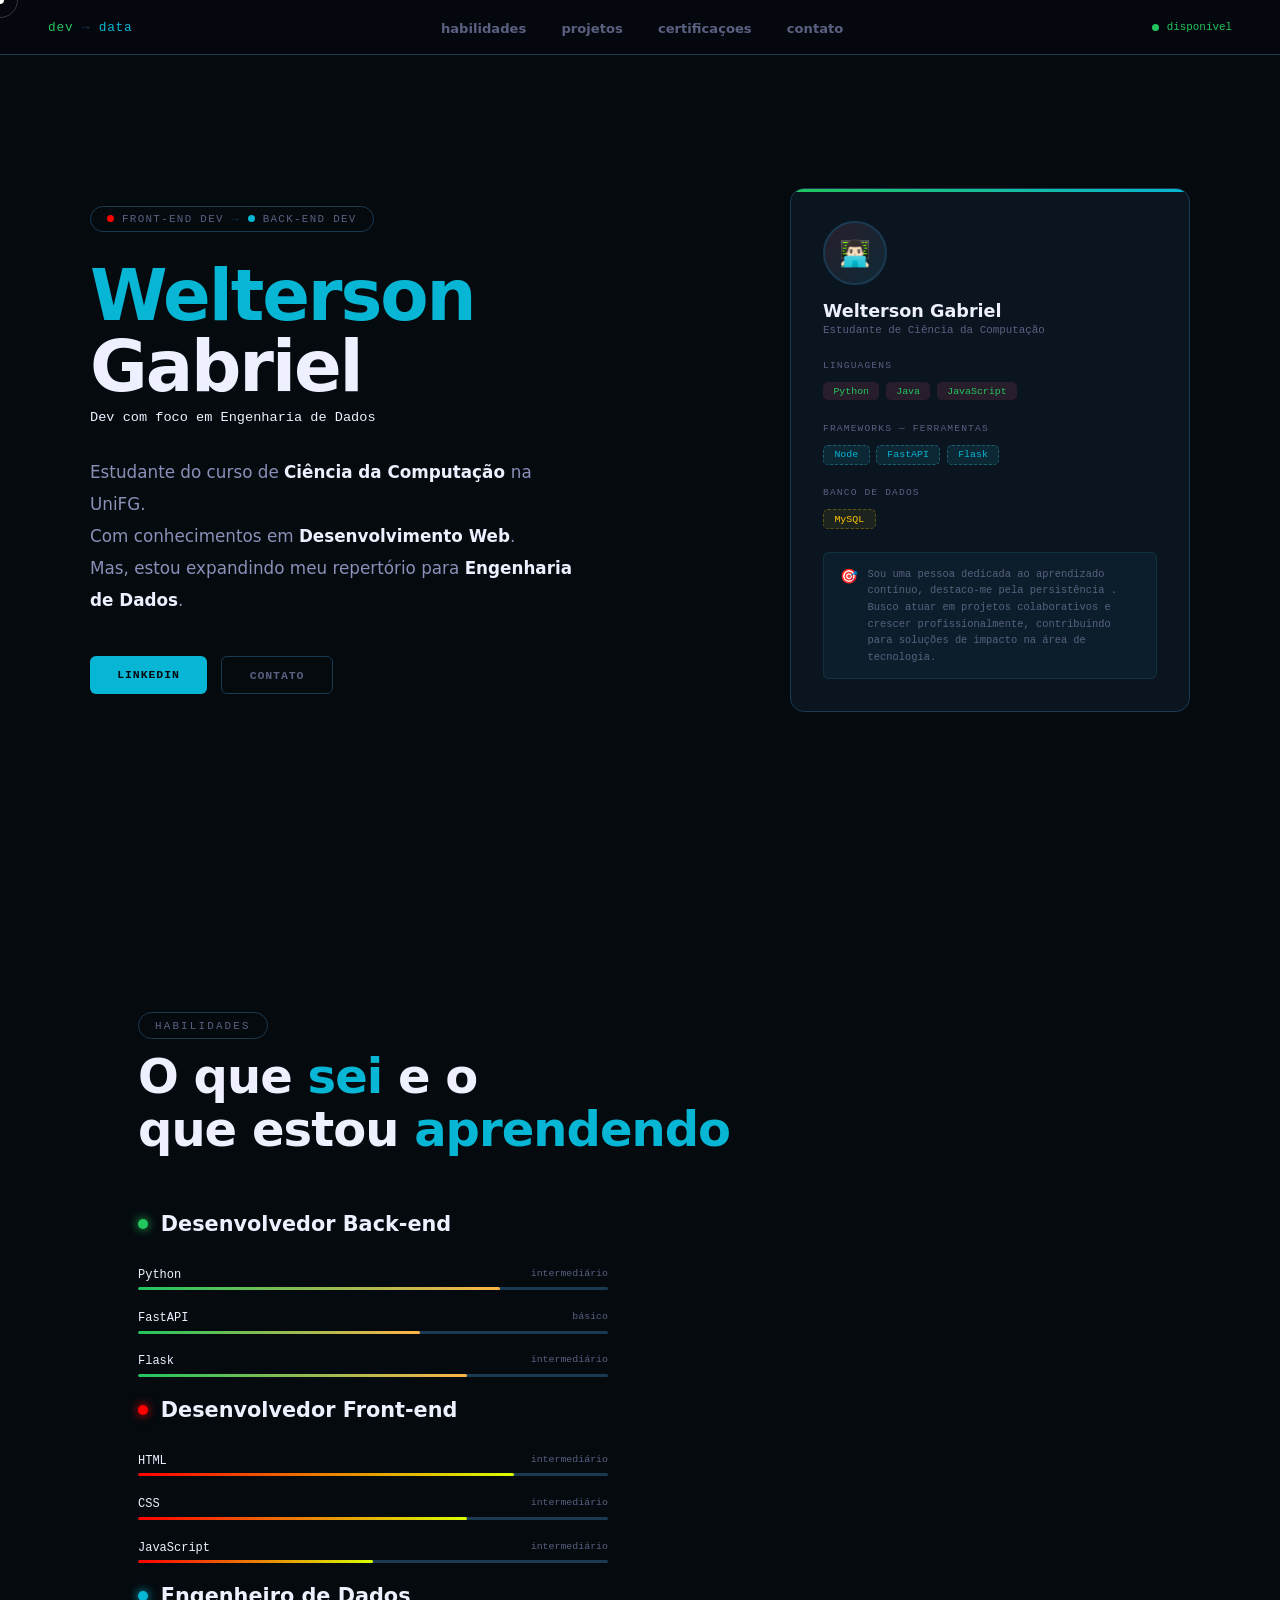
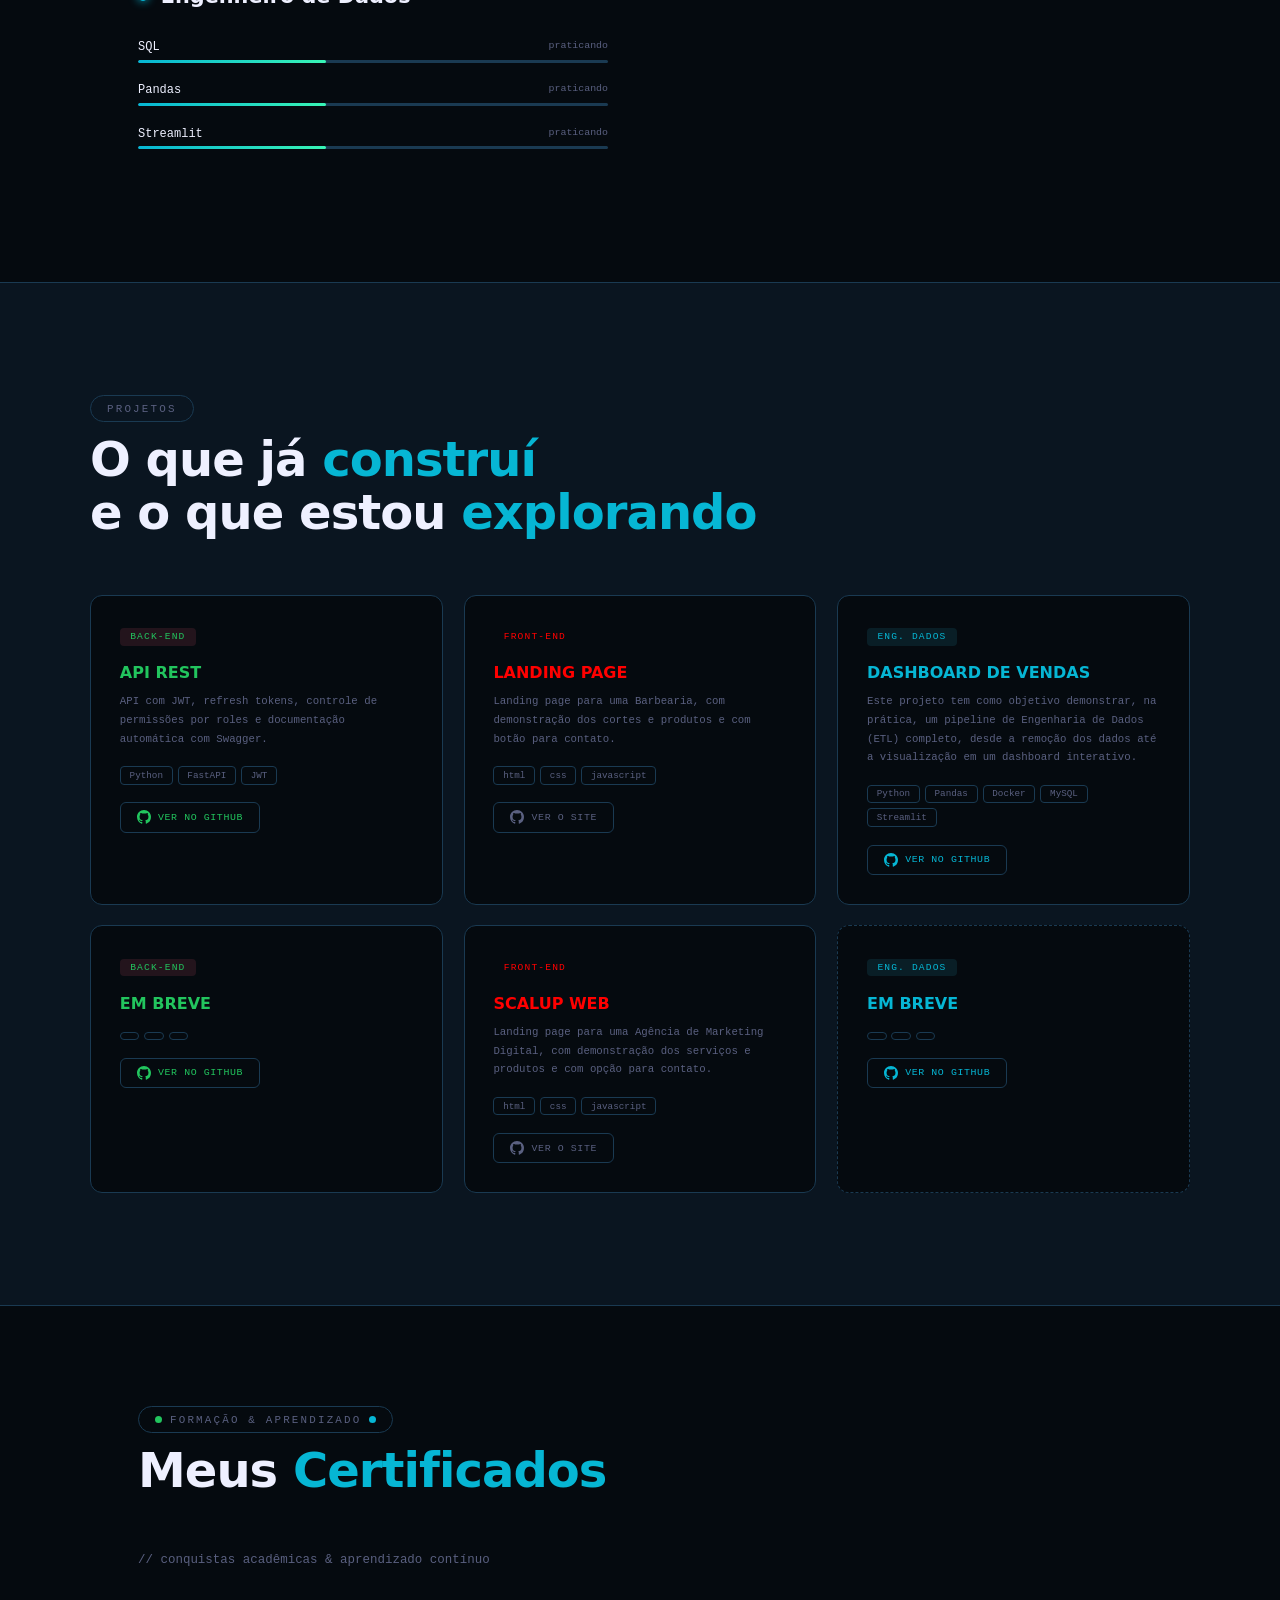
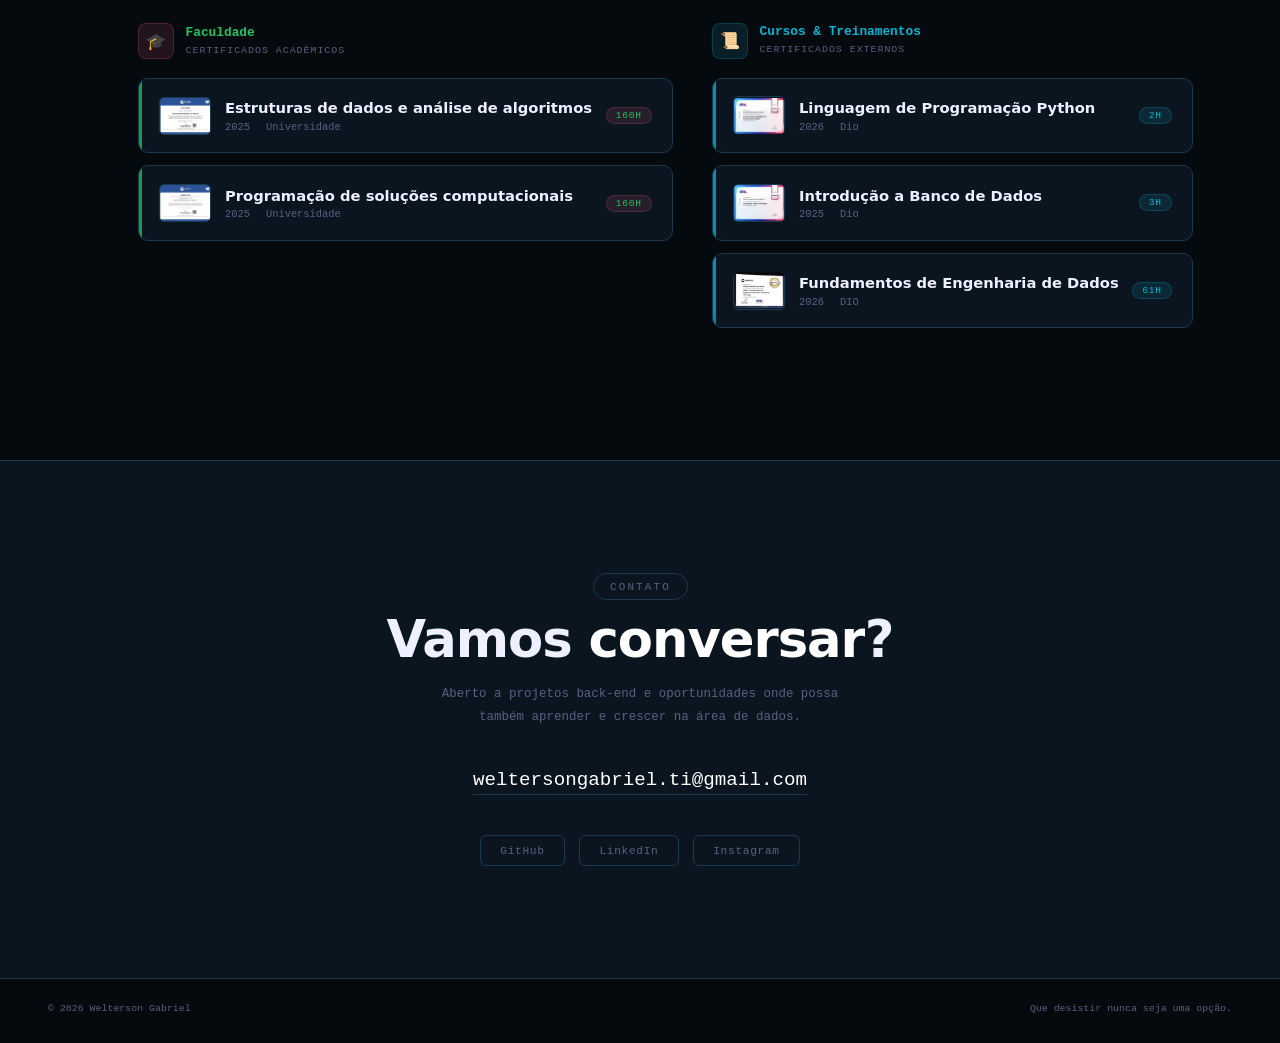
==== index.html @ 2452642e "favicon" ====
<!DOCTYPE html>
<html lang="en">
<head>
    <meta charset="UTF-8">
    <meta name="viewport" content="width=device-width, initial-scale=1.0">
    <link rel="stylesheet" href="meu.css">
    <link rel="icon" type="image/png" href="./img/favicon.png">
    <title>weltersongabriel</title>
</head>
<body>
    
<div class="cur" id="cur-dot"></div>
<div class="cur" id="cur-ring"></div>
<canvas id="bg-canvas"></canvas>

<!-- NAV -->
<nav>
  <div class="nav-logo"><span class="be">dev</span> <span style="color:var(--border)">→</span> <span class="de">data</span></div>
  <ul class="nav-links">
    <li><a href="#skills">habilidades</a></li>
    <li><a href="#projects">projetos</a></li>
    <li><a href="#certificates">certificaçoes</a></li>
    <li><a href="#contact">contato</a></li>
  </ul>
  <div class="nav-dot"><div class="ndot"></div>disponível</div>
</nav>

<!-- HERO -->
<section id="hero">
  <div class="hero-inner">
    <div>
      <div class="hero-tag">
        <div class="dot-fe"></div>
        front-end dev
        <span style="color:var(--border)">→</span>
        <div class="dot-de"></div>
        back-end dev
      </div>
      <h1 class="hero-name">
        <span class="grad">Welterson</span><br>Gabriel
      </h1>
      <div class="hero-role">
        <span class="hl">Dev</span> <span class="hl">com foco em Engenharia de Dados</span>
      </div>

      <p class="hero-bio">
        Estudante do curso de <strong>Ciência da Computação </strong> na UniFG.<br> Com conhecimentos em <strong>Desenvolvimento Web</strong>. <br>
         Mas, estou expandindo meu repertório para <strong>Engenharia de Dados</strong>.
      </p>

      <div class="hero-ctas">
        <a href="https://www.linkedin.com/in/welterson-gabriel-131473313/" class="btn btn-be">Linkedin</a>
        <a href="https://wa.me/qr/S622G6QRKDIQL1" class="btn btn-outline">Contato</a>
      </div>
    </div>

    <!-- Profile card -->
    <div class="profile-card">
      <div class="pc-avatar">👨🏻‍💻</div>
      <div class="pc-name">Welterson Gabriel</div>
      <div class="pc-title">Estudante de Ciência da Computação</div>

      <div class="pc-section">
        <div class="pc-label">Linguagens</div>
        <div class="pc-skills">
          <span class="pcs be">Python</span>
          <span class="pcs be">Java</span>
          <span class="pcs be">JavaScript</span>
        </div>
      </div>

      <div class="pc-section">
        <div class="pc-label">Frameworks  — Ferramentas</div>
        <div class="pc-skills">
          <span class="pcs de">Node</span>
          <span class="pcs de">FastAPI</span>
          <span class="pcs de">Flask</span>
        </div>
      </div>

      <div class="pc-section">
        <div class="pc-label">Banco de Dados</div>
        <div class="pc-skills">
          <span class="pcs learning">MySQL</span>
        </div>
      </div>

      <div class="learning-note">
        <span class="icon">🎯</span>
        <span>Sou uma pessoa dedicada ao aprendizado contínuo, destaco-me pela persistência . Busco atuar em projetos colaborativos e crescer profissionalmente, contribuindo para soluções de impacto na área de tecnologia.
</span>
      </div>
    </div>
  </div>
</section>


<!-- SKILLS -->
<section id="skills">
  <div class="sec-eyebrow">habilidades</div>
  <h2 class="sec-title">O que <span class="bbe">sei</span> e o<br>que estou <span class="de">aprendendo</span></h2>

  <div class="skills-wrap">
    <!-- Back-end -->
    <div>
      <div class="sk-col-head reveal">
        <div class="sk-dot be"></div>
        <span class="sk-col-title">Desenvolvedor Back-end</span>
      </div>
      <div class="sk-item reveal d1">
        <div class="sk-row"><span class="sk-name">Python</span><span class="sk-meta">intermediário</span></div>
        <div class="sk-track"><div class="sk-fill be" data-w="77"></div></div>
      </div>
      <div class="sk-item reveal d2">
        <div class="sk-row"><span class="sk-name">FastAPI</span><span class="sk-meta">básico</span></div>
        <div class="sk-track"><div class="sk-fill be" data-w="60"></div></div>
      </div>
      <div class="sk-item reveal d3">
        <div class="sk-row"><span class="sk-name">Flask</span><span class="sk-meta">intermediário</span></div>
        <div class="sk-track"><div class="sk-fill be" data-w="70"></div></div>
      </div>
      <!--
      <div class="sk-item reveal d4">
        <div class="sk-row"><span class="sk-name">Django</span><span class="sk-meta"></span></div>
        <div class="sk-track"><div class="sk-fill be" data-w="0"></div></div>
      </div>
      
      <div class="sk-item reveal d5">
        <div class="sk-row"><span class="sk-name">Docker / REST</span><span class="sk-meta"></span></div>
        <div class="sk-track"><div class="sk-fill be" data-w="75"></div></div>
      </div>
    </div>
    -->

    <!-- Data -->
    <div>
      <div class="sk-col-head reveal">
        <div class="sk-dot fe"></div>
        <span class="sk-col-title">Desenvolvedor Front-end</span>
      </div>
      <div class="sk-item reveal d1">
        <div class="sk-row">
          <span class="sk-name">HTML</span>
          <span class="sk-meta">intermediário</span>
        </div>
        <div class="sk-track"><div class="sk-fill fe" data-w="80"></div></div>
      </div>
      <div class="sk-item reveal d2">
        <div class="sk-row">
          <span class="sk-name">CSS</span>
          <span class="sk-meta">intermediário</span>
        </div>
        <div class="sk-track"><div class="sk-fill fe" data-w="70"></div></div>
      </div>
      <div class="sk-item reveal d3">
        <div class="sk-row">
          <span class="sk-name">JavaScript</span>
          <span class="sk-meta">intermediário</span>
        </div>
        <div class="sk-track"><div class="sk-fill fe" data-w="50"></div></div>
      </div>
      <!--
      <div class="sk-item reveal d3">
        <div class="sk-row">
          <span class="sk-name">Apache Airflow <span class=""></span></span>
          <span class="sk-meta">iniciante</span>
        </div>
        <div class="sk-track"><div class="sk-fill learn" data-w="30"></div></div>
      </div>
      <div class="sk-item reveal d4">
        <div class="sk-row">
          <span class="sk-name">dbt <span class=""></span></span>
          <span class="sk-meta">iniciante</span>
        </div>
        <div class="sk-track"><div class="sk-fill learn" data-w="25"></div></div>
      </div>
      <div class="sk-item reveal d5">
        <div class="sk-row">
          <span class="sk-name">Apache Spark <span class=""></span></span>
          <span class="sk-meta">iniciante</span>
        </div>
        <div class="sk-track"><div class="sk-fill learn" data-w="20"></div></div>
      </div>
    </div>
    -->
  </div>
  <!--Front-->
  <div class="sk-col-head reveal">
        <div class="sk-dot de"></div>
        <span class="sk-col-title">Engenheiro de Dados</span>
      </div>
      <div class="sk-item reveal d1">
        <div class="sk-row">
          <span class="sk-name">SQL</span>
          <span class="sk-meta">praticando</span>
        </div>
        <div class="sk-track"><div class="sk-fill de" data-w="40"></div></div>
      </div>
      <div class="sk-item reveal d2">
        <div class="sk-row">
          <span class="sk-name">Pandas</span>
          <span class="sk-meta">praticando</span>
        </div>
        <div class="sk-track"><div class="sk-fill de" data-w="40"></div></div>
      </div>
       <div class="sk-item reveal d3">
        <div class="sk-row">
          <span class="sk-name">Streamlit</span>
          <span class="sk-meta">praticando</span>
        </div>
        <div class="sk-track"><div class="sk-fill de" data-w="40"></div></div>
      </div>
</section>

<!-- PROJECTS -->
<section id="projects">
  <div class="proj-inner">
    <div class="sec-eyebrow">projetos</div>
    <h2 class="sec-title reveal">O que já <span class="bbe">construí</span><br>e o que estou <span class="de">explorando</span></h2>
    <div class="proj-grid">

      <div class="proj-card be reveal d1">
        <div class="proj-type be">Back-end</div>
        <div class="proj-name">API REST</div>
        <div class="proj-desc">API com JWT, refresh tokens, controle de permissões por roles e documentação automática com Swagger.</div>
        <div class="proj-tags">
          <span class="ptag">Python</span>
          <span class="ptag">FastAPI</span>
          <span class="ptag">JWT</span>
        </div>
        <a href="https://github.com/weltersongabriel/FastAPI" target="_blank" rel="noopener noreferrer" class="proj-github-btn be">
          <svg width="14" height="14" viewBox="0 0 24 24" fill="currentColor"><path d="M12 0C5.37 0 0 5.37 0 12c0 5.31 3.435 9.795 8.205 11.385.6.105.825-.255.825-.57 0-.285-.015-1.23-.015-2.235-3.015.555-3.795-.735-4.035-1.41-.135-.345-.72-1.41-1.23-1.695-.42-.225-1.02-.78-.015-.795.945-.015 1.62.87 1.845 1.23 1.08 1.815 2.805 1.305 3.495.99.105-.78.42-1.305.765-1.605-2.67-.3-5.46-1.335-5.46-5.925 0-1.305.465-2.385 1.23-3.225-.12-.3-.54-1.53.12-3.18 0 0 1.005-.315 3.3 1.23.96-.27 1.98-.405 3-.405s2.04.135 3 .405c2.295-1.56 3.3-1.23 3.3-1.23.66 1.65.24 2.88.12 3.18.765.84 1.23 1.905 1.23 3.225 0 4.605-2.805 5.625-5.475 5.925.435.375.81 1.095.81 2.22 0 1.605-.015 2.895-.015 3.3 0 .315.225.69.825.57A12.02 12.02 0 0 0 24 12c0-6.63-5.37-12-12-12z"/></svg>
          Ver no GitHub
        </a>
      </div>

      <div class="proj-card fe reveal d2">
        <div class="proj-type fe">Front-end</div>
        <div class="proj-name" style="color: red;">LANDING PAGE</div>
        <div class="proj-desc">Landing page para uma Barbearia, com demonstração dos cortes e produtos e com botão para contato.</div>
        <div class="proj-tags">
          <span class="ptag">html</span>
          <span class="ptag">css</span>
          <span class="ptag">javascript</span>
        </div>
        <a href="https://weltersongabriel.github.io/salaomodelo/" target="_blank" rel="noopener noreferrer" class="proj-github-btn fe">
          <svg width="14" height="14" viewBox="0 0 24 24" fill="currentColor"><path d="M12 0C5.37 0 0 5.37 0 12c0 5.31 3.435 9.795 8.205 11.385.6.105.825-.255.825-.57 0-.285-.015-1.23-.015-2.235-3.015.555-3.795-.735-4.035-1.41-.135-.345-.72-1.41-1.23-1.695-.42-.225-1.02-.78-.015-.795.945-.015 1.62.87 1.845 1.23 1.08 1.815 2.805 1.305 3.495.99.105-.78.42-1.305.765-1.605-2.67-.3-5.46-1.335-5.46-5.925 0-1.305.465-2.385 1.23-3.225-.12-.3-.54-1.53.12-3.18 0 0 1.005-.315 3.3 1.23.96-.27 1.98-.405 3-.405s2.04.135 3 .405c2.295-1.56 3.3-1.23 3.3-1.23.66 1.65.24 2.88.12 3.18.765.84 1.23 1.905 1.23 3.225 0 4.605-2.805 5.625-5.475 5.925.435.375.81 1.095.81 2.22 0 1.605-.015 2.895-.015 3.3 0 .315.225.69.825.57A12.02 12.02 0 0 0 24 12c0-6.63-5.37-12-12-12z"/></svg>
          Ver o Site
        </a>
      </div>

      <div class="proj-card de reveal d3">
        <div class="proj-type de">Eng. Dados</div>
        <div class="proj-name">DASHBOARD DE VENDAS</div>
        <div class="proj-desc">Este projeto tem como objetivo demonstrar, na prática, um pipeline de Engenharia de Dados (ETL) completo, desde a remoção dos dados até a visualização em um dashboard interativo.</div>
        <div class="proj-tags">
          <span class="ptag">Python</span>
          <span class="ptag">Pandas</span>
          <span class="ptag">Docker</span>
          <span class="ptag">MySQL</span>
          <span class="ptag">Streamlit</span>
        </div>
        <a href="https://github.com/weltersongabriel/etl-vendas-dashboard" target="_blank" rel="noopener noreferrer" class="proj-github-btn de">
          <svg width="14" height="14" viewBox="0 0 24 24" fill="currentColor"><path d="M12 0C5.37 0 0 5.37 0 12c0 5.31 3.435 9.795 8.205 11.385.6.105.825-.255.825-.57 0-.285-.015-1.23-.015-2.235-3.015.555-3.795-.735-4.035-1.41-.135-.345-.72-1.41-1.23-1.695-.42-.225-1.02-.78-.015-.795.945-.015 1.62.87 1.845 1.23 1.08 1.815 2.805 1.305 3.495.99.105-.78.42-1.305.765-1.605-2.67-.3-5.46-1.335-5.46-5.925 0-1.305.465-2.385 1.23-3.225-.12-.3-.54-1.53.12-3.18 0 0 1.005-.315 3.3 1.23.96-.27 1.98-.405 3-.405s2.04.135 3 .405c2.295-1.56 3.3-1.23 3.3-1.23.66 1.65.24 2.88.12 3.18.765.84 1.23 1.905 1.23 3.225 0 4.605-2.805 5.625-5.475 5.925.435.375.81 1.095.81 2.22 0 1.605-.015 2.895-.015 3.3 0 .315.225.69.825.57A12.02 12.02 0 0 0 24 12c0-6.63-5.37-12-12-12z"/></svg>
          Ver no GitHub
        </a>
      </div>

      <div class="proj-card be reveal d4">
        <div class="proj-type be">Back-end</div>
        <div class="proj-name">EM BREVE</div>
        <div class="proj-desc"></div>
        <div class="proj-tags">
          <span class="ptag"></span>
          <span class="ptag"></span>
          <span class="ptag"></span>
        </div>
        <a href="https://github.com/weltersongabriel" target="_blank" rel="noopener noreferrer" class="proj-github-btn be">
          <svg width="14" height="14" viewBox="0 0 24 24" fill="currentColor"><path d="M12 0C5.37 0 0 5.37 0 12c0 5.31 3.435 9.795 8.205 11.385.6.105.825-.255.825-.57 0-.285-.015-1.23-.015-2.235-3.015.555-3.795-.735-4.035-1.41-.135-.345-.72-1.41-1.23-1.695-.42-.225-1.02-.78-.015-.795.945-.015 1.62.87 1.845 1.23 1.08 1.815 2.805 1.305 3.495.99.105-.78.42-1.305.765-1.605-2.67-.3-5.46-1.335-5.46-5.925 0-1.305.465-2.385 1.23-3.225-.12-.3-.54-1.53.12-3.18 0 0 1.005-.315 3.3 1.23.96-.27 1.98-.405 3-.405s2.04.135 3 .405c2.295-1.56 3.3-1.23 3.3-1.23.66 1.65.24 2.88.12 3.18.765.84 1.23 1.905 1.23 3.225 0 4.605-2.805 5.625-5.475 5.925.435.375.81 1.095.81 2.22 0 1.605-.015 2.895-.015 3.3 0 .315.225.69.825.57A12.02 12.02 0 0 0 24 12c0-6.63-5.37-12-12-12z"/></svg>
          Ver no GitHub
        </a>
      </div>

      <div class="proj-card fe reveal d5">
        <div class="proj-type fe">Front-end</div>
        <div class="proj-name" style="color: red;">SCALUP WEB</div>
        <div class="proj-desc">Landing page para uma Agência de Marketing Digital, com demonstração dos serviços e produtos e com opção para contato.</div>
        <div class="proj-tags">
          <span class="ptag">html</span>
          <span class="ptag">css</span>
          <span class="ptag">javascript</span>
        </div>
        <a href="https://scalup.netlify.app/" target="_blank" rel="noopener noreferrer" class="proj-github-btn fe">
          <svg width="14" height="14" viewBox="0 0 24 24" fill="currentColor"><path d="M12 0C5.37 0 0 5.37 0 12c0 5.31 3.435 9.795 8.205 11.385.6.105.825-.255.825-.57 0-.285-.015-1.23-.015-2.235-3.015.555-3.795-.735-4.035-1.41-.135-.345-.72-1.41-1.23-1.695-.42-.225-1.02-.78-.015-.795.945-.015 1.62.87 1.845 1.23 1.08 1.815 2.805 1.305 3.495.99.105-.78.42-1.305.765-1.605-2.67-.3-5.46-1.335-5.46-5.925 0-1.305.465-2.385 1.23-3.225-.12-.3-.54-1.53.12-3.18 0 0 1.005-.315 3.3 1.23.96-.27 1.98-.405 3-.405s2.04.135 3 .405c2.295-1.56 3.3-1.23 3.3-1.23.66 1.65.24 2.88.12 3.18.765.84 1.23 1.905 1.23 3.225 0 4.605-2.805 5.625-5.475 5.925.435.375.81 1.095.81 2.22 0 1.605-.015 2.895-.015 3.3 0 .315.225.69.825.57A12.02 12.02 0 0 0 24 12c0-6.63-5.37-12-12-12z"/></svg>
          Ver o Site
        </a>
      </div>

      <div class="proj-card de reveal d6" style="border-style:dashed;">
        <div class="proj-type de">Eng. Dados</div>
        <div class="proj-name">EM BREVE</div>
        <div class="proj-desc"></div>
        <div class="proj-tags">
          <span class="ptag"></span>
          <span class="ptag"></span>
          <span class="ptag"></span>
        </div>
        <a href="https://github.com/weltersongabriel" target="_blank" rel="noopener noreferrer" class="proj-github-btn de">
          <svg width="14" height="14" viewBox="0 0 24 24" fill="currentColor"><path d="M12 0C5.37 0 0 5.37 0 12c0 5.31 3.435 9.795 8.205 11.385.6.105.825-.255.825-.57 0-.285-.015-1.23-.015-2.235-3.015.555-3.795-.735-4.035-1.41-.135-.345-.72-1.41-1.23-1.695-.42-.225-1.02-.78-.015-.795.945-.015 1.62.87 1.845 1.23 1.08 1.815 2.805 1.305 3.495.99.105-.78.42-1.305.765-1.605-2.67-.3-5.46-1.335-5.46-5.925 0-1.305.465-2.385 1.23-3.225-.12-.3-.54-1.53.12-3.18 0 0 1.005-.315 3.3 1.23.96-.27 1.98-.405 3-.405s2.04.135 3 .405c2.295-1.56 3.3-1.23 3.3-1.23.66 1.65.24 2.88.12 3.18.765.84 1.23 1.905 1.23 3.225 0 4.605-2.805 5.625-5.475 5.925.435.375.81 1.095.81 2.22 0 1.605-.015 2.895-.015 3.3 0 .315.225.69.825.57A12.02 12.02 0 0 0 24 12c0-6.63-5.37-12-12-12z"/></svg>
          Ver no GitHub
        </a>
      </div>
    </div>
  </div>
</section>

<!-- ══ CERTIFICATES SECTION ══ -->
<section id="certificates">

  <div style="max-width:1060px; margin:0 auto;">

  <div class="sec-eyebrow">
    <span class="dot dot-be"></span>
    formação &amp; aprendizado
    <span class="dot dot-de"></span>
  </div>

  <h2 class="sec-title">Meus <span class="be" style="color: #06B6D4;">Certificados</span></h2>
  <p class="sec-sub">// conquistas acadêmicas &amp; aprendizado contínuo</p>

  <div class="cert-grid">

    <!-- ── Faculdade ── -->
    <div class="be-col">
      <div class="col-head">
        <div class="col-icon be-i">🎓</div>
        <div class="col-title">
          <strong>Faculdade</strong>
          <span>Certificados Acadêmicos</span>
        </div>
      </div>

      <div class="cert-card" style="animation-delay:.05s">
        <div class="cert-thumb">
            <img src="./img/facul-01.png" alt="">
          <!-- Para adicionar imagem: <img src="caminho/imagem.jpg" alt="certificado"> -->
          <svg width="18" height="18" viewBox="0 0 24 24" fill="none" stroke="currentColor" stroke-width="1.5"><rect x="3" y="3" width="18" height="18" rx="2"/><circle cx="8.5" cy="8.5" r="1.5"/><path d="M21 15l-5-5L5 21"/></svg>
        </div>
        <div class="card-info">
          <div class="card-name">Estruturas de dados e análise de algoritmos</div>
          <div class="card-meta"><span>2025</span><span>Universidade</span></div>
        </div>
        <span class="card-badge">160h</span>
      </div>

      <div class="cert-card" style="animation-delay:.12s">
        <div class="cert-thumb">
          <img src="./img/facul-02.png" alt="">
          <svg width="18" height="18" viewBox="0 0 24 24" fill="none" stroke="currentColor" stroke-width="1.5"><rect x="3" y="3" width="18" height="18" rx="2"/><circle cx="8.5" cy="8.5" r="1.5"/><path d="M21 15l-5-5L5 21"/></svg>
        </div>
        <div class="card-info">
          <div class="card-name">Programação de soluções computacionais</div>
          <div class="card-meta"><span>2025</span><span>Universidade</span></div>
        </div>
        <span class="card-badge">160h</span>
      </div>

    </div>

    <!-- ── Cursos ── -->
    <div class="de-col">
      <div class="col-head">
        <div class="col-icon de-i">📜</div>
        <div class="col-title">
          <strong>Cursos &amp; Treinamentos</strong>
          <span>Certificados Externos</span>
        </div>
      </div>

      <div class="cert-card" style="animation-delay:.05s">
        <div class="cert-thumb">
          <img src="./img/curso-01.png" alt="">
          <svg width="18" height="18" viewBox="0 0 24 24" fill="none" stroke="currentColor" stroke-width="1.5"><rect x="3" y="3" width="18" height="18" rx="2"/><circle cx="8.5" cy="8.5" r="1.5"/><path d="M21 15l-5-5L5 21"/></svg>
        </div>
        <div class="card-info">
          <div class="card-name">Linguagem de Programação Python</div>
          <div class="card-meta"><span>2026</span><span>Dio</span></div>
        </div>
        <span class="card-badge">2h</span>
      </div>

      <div class="cert-card" style="animation-delay:.12s">
        <div class="cert-thumb">
          <img src="./img/cruso-02.png" alt="">
          <svg width="18" height="18" viewBox="0 0 24 24" fill="none" stroke="currentColor" stroke-width="1.5"><rect x="3" y="3" width="18" height="18" rx="2"/><circle cx="8.5" cy="8.5" r="1.5"/><path d="M21 15l-5-5L5 21"/></svg>
        </div>
        <div class="card-info">
          <div class="card-name">Introdução a Banco de Dados</div>
          <div class="card-meta"><span>2025</span><span>Dio</span></div>
        </div>
        <span class="card-badge">3h</span>
      </div>
      <div class="cert-card" style="animation-delay:.19s">
        <div class="cert-thumb">
          <img src="./img/curso-03.png" alt="">
          <svg width="18" height="18" viewBox="0 0 24 24" fill="none" stroke="currentColor" stroke-width="1.5"><rect x="3" y="3" width="18" height="18" rx="2"/><circle cx="8.5" cy="8.5" r="1.5"/><path d="M21 15l-5-5L5 21"/></svg>
        </div>
        <div class="card-info">
          <div class="card-name">Fundamentos de Engenharia de Dados</div>
          <div class="card-meta"><span>2026</span><span>DIO</span></div>
        </div>
        <span class="card-badge">61h</span>
      </div>

    </div>
  </div>
</div>
</section>
    

<!-- CONTACT -->
<section id="contact">
  <div class="contact-inner">
    <div class="sec-eyebrow reveal">contato</div>
    <h2 class="contact-title reveal">Vamos <span class="grad">conversar</span>?</h2>
    <p class="contact-sub reveal">
      Aberto a projetos back-end e oportunidades onde possa<br>
      também aprender e crescer na área de dados.
    </p>
    <a href="mailto:welterson@dev.io" class="contact-email reveal">weltersongabriel.ti@gmail.com</a>
    <div class="contact-links reveal">
      <a href="https://github.com/weltersongabriel" class="cl">GitHub</a>
      <a href="https://www.linkedin.com/in/welterson-gabriel-131473313/" class="cl">LinkedIn</a>
      <a href="https://www.instagram.com/wg.meira/" class="cl">Instagram</a>
    </div>
  </div>
</section>

<footer>
  <span>© 2026 Welterson Gabriel</span>
  <span>Que desistir nunca seja uma opção.</span>
</footer>

<script src="./script.js"></script>
</body>
</html>


</body>
</html>
---- meu.css ----
:root {
      --bg: #050a0f;
      --surface: #0a1520; 
      --surface2: #0f1e2e;
      --be: #22C55E;
      --de: #06B6D4;
      --fe: #ff0000;
      --be-dim: rgba(255,95,126,0.12);
      --de-dim: rgba(56,217,245,0.10);
      --text: #eef0ff;
      --muted: #5a6080;
      --border: #1a3a52;
    }
    *, *::before, *::after { margin:0; padding:0; box-sizing:border-box; }
    html { scroll-behavior: smooth; }
    body {
      background: var(--bg);
      color: var(--text);
      font-family: system-ui, -apple-system, BlinkMacSystemFont, 'Segoe UI', Roboto, Oxygen, Ubuntu, Cantarell, 'Open Sans', 'Helvetica Neue', sans-serif;
      overflow-x: hidden;
      cursor: none;
    }

    ::-webkit-scrollbar { width: 3px; }
    ::-webkit-scrollbar-thumb { background: linear-gradient(var(--be), var(--de)); }

    
    /* Cursor */
    .cur { position:fixed; pointer-events:none; z-index:9999; }
    #cur-dot { width:8px; height:8px; background:#fff; border-radius:50%; transform:translate(-50%,-50%); }
    #cur-ring { width:36px; height:36px; border:1.5px solid rgba(255,255,255,0.2); border-radius:50%; transform:translate(-50%,-50%); transition: width .2s, height .2s, border-color .2s; }

    /* BG grid */
    #bg-canvas { position:fixed; inset:0; z-index:0; pointer-events:none; opacity:0.022; }

    /* Nav */
    nav {
      position:fixed; top:0; left:0; right:0; z-index:200;
      padding:1.1rem 3rem;
      display:flex; justify-content:space-between; align-items:center;
      background:rgba(7,8,15,0.85); backdrop-filter:blur(16px);
      border-bottom:1px solid var(--border);
    }
    .nav-logo {
      font-family:'Space Mono',monospace; font-size:0.8rem; letter-spacing:0.06em;
    }
    .nav-logo .be { color:var(--be); }
    .nav-logo .de { color:var(--de); }
    .nav-links { display:flex; gap:2.2rem; list-style:none; }
    .nav-links a { font-size:0.82rem; font-weight:600; color:var(--muted); text-decoration:none; transition:color .2s; }
    .nav-links a:hover { color:var(--text); }
    .nav-dot { display:flex; align-items:center; gap:0.5rem; font-family:'Space Mono',monospace; font-size:0.68rem; color:var(--be); }
    .ndot { width:7px; height:7px; border-radius:50%; background:var(--be); animation:pulse 2s infinite; }
    @keyframes pulse { 50%{ opacity:.3; transform:scale(.6); } }

    /* Hero */
    #hero {
      min-height:100vh; display:flex; align-items:center;
      padding:0 3rem;
    }
    .hero-inner {
      width:100%; max-width:1100px; margin:0 auto;
      display:grid; grid-template-columns:1fr 400px; gap:5rem; align-items:center;
    }

    .hero-tag {
      display:inline-flex; align-items:center; gap:0.5rem;
      font-family:'Space Mono',monospace; font-size:0.68rem;
      letter-spacing:0.12em; text-transform:uppercase;
      padding:0.4rem 1rem; border-radius:100px;
      border:1px solid var(--border);
      color:var(--muted); margin-bottom:1.8rem;
      opacity:0; animation:up .5s .1s forwards;
    }
    .hero-tag .dot-be { width:7px; height:7px; border-radius:50%; background:var(--be); }
    .hero-tag .dot-de { width:7px; height:7px; border-radius:50%; background:var(--de); }
    .hero-tag .dot-fe { width:7px; height:7px; border-radius:50%; background:var(--fe); }

    h1.hero-name {
      font-size: clamp(3.2rem, 5.5vw, 5.5rem);
      font-weight:900; line-height:1.0; letter-spacing:-0.03em;
      margin-bottom:0.5rem;
      opacity:0; animation:up .5s .25s forwards;
    }
    .hero-name .grad {
      background: var(--de);
      -webkit-background-clip:text; background-clip:text; -webkit-text-fill-color:transparent;
    }

    .hero-role {
      font-family:'Space Mono',monospace; font-size:0.85rem;
      color:var(--muted); margin-bottom:2rem;
      opacity:0; animation:up .5s .38s forwards;
    }
    .hero-role .hl { color:var(--text); }

    .hero-bio {
      font-size:1.05rem; line-height:1.9; color:#8a90b8;
      max-width:500px; margin-bottom:2.5rem;
      opacity:0; animation:up .5s .5s forwards;
    }
    .hero-bio strong { color:var(--text); font-weight:600; }

    .hero-ctas { display:flex; gap:0.9rem; opacity:0; animation:up .5s .62s forwards; }
    .btn {
      padding:.72rem 1.7rem; font-family:'Space Mono',monospace;
      font-size:.72rem; letter-spacing:.08em; text-transform:uppercase;
      text-decoration:none; border-radius:6px; cursor:none;
      transition:all .2s; font-weight:700;
    }
    .btn-be { background:var(--de); color:var(--bg); }
    .btn-be:hover { filter:brightness(1.15); box-shadow:0 0 28px rgba(255,95,126,.4); }
    .btn-outline { background:transparent; border:1.5px solid var(--border); color:var(--muted); }
    .btn-outline:hover { border-color:rgba(255,255,255,.3); color:var(--text); }

    @keyframes up { from{opacity:0;transform:translateY(20px)} to{opacity:1;transform:none} }

    /* Profile card */
    .profile-card {
      opacity:0; animation:up .7s .45s forwards;
      background:var(--surface);
      border:1px solid var(--border); border-radius:14px;
      padding:2rem; position:relative; overflow:hidden;
    }
    .profile-card::before {
      content:''; position:absolute; top:0; left:0; right:0; height:3px;
      background:linear-gradient(90deg, var(--be), var(--de));
    }
    .pc-avatar {
      width:64px; height:64px; border-radius:50%;
      background:linear-gradient(135deg, var(--be-dim), var(--de-dim));
      border:2px solid var(--border);
      display:flex; align-items:center; justify-content:center;
      font-size:1.6rem; margin-bottom:1rem;
    }
    .pc-name { font-size:1.1rem; font-weight:800; margin-bottom:.2rem; }
    .pc-title { font-family:'Space Mono',monospace; font-size:.68rem; color:var(--muted); margin-bottom:1.5rem; }

    .pc-section { margin-bottom:1.4rem; }
    .pc-label {
      font-family:'Space Mono',monospace; font-size:.6rem;
      letter-spacing:.12em; text-transform:uppercase; color:var(--muted);
      margin-bottom:.7rem;
    }
    .pc-skills { display:flex; flex-wrap:wrap; gap:.4rem; }
    .pcs {
      font-family:'Space Mono',monospace; font-size:.62rem;
      padding:.22rem .65rem; border-radius:5px;
    }
    .pcs.be { background:var(--be-dim); color:var(--be); }
    .pcs.de { background:var(--de-dim); color:var(--de); border:1px dashed rgba(56,217,245,.3); }
    .pcs.learning {
      background:rgba(255,200,0,.08); color:#ffc800;
      border:1px dashed rgba(255,200,0,.3);
    }

    .learning-note {
      font-family:'Space Mono',monospace; font-size:.65rem;
      color:var(--muted); line-height:1.6;
      padding:.8rem 1rem;
      background:rgba(56,217,245,.05);
      border:1px solid rgba(56,217,245,.1);
      border-radius:6px;
      display:flex; gap:.6rem; align-items:flex-start;
    }
    .learning-note .icon { font-size:.9rem; flex-shrink:0; margin-top:.05rem; }

  /* Skills */
    #skills { padding:7rem 3rem; max-width:1100px; margin:0 auto; }
    .skills-wrap { display:grid; grid-template-columns:1fr 1fr; gap:4rem; }

    .sk-col-head { display:flex; align-items:center; gap:.8rem; margin-bottom:2rem; }
    .sk-dot { width:10px; height:10px; border-radius:50%; }
    .sk-dot.be { background:var(--be); box-shadow:0 0 10px var(--be); }
    .sk-dot.de { background:var(--de); box-shadow:0 0 10px var(--de); }
    .sk-dot.fe { background: red; box-shadow: 0 0 10px var(--fe);}
    .sk-col-title { font-size:1.3rem; font-weight:800; }

    .sk-item { margin-bottom:1.3rem; }
    .sk-row { display:flex; justify-content:space-between; margin-bottom:.35rem; }
    .sk-name { font-family:'Space Mono',monospace; font-size:.75rem; }
    .sk-meta { font-family:'Space Mono',monospace; font-size:.62rem; color:var(--muted); }
    .sk-track { height:3px; background:var(--border); border-radius:2px; overflow:hidden; }
    .sk-fill { height:100%; border-radius:2px; width:0%; transition:width 1.2s cubic-bezier(.16,1,.3,1); }
    .sk-fill.be { background:linear-gradient(90deg, var(--be), #ffb347); }
    .sk-fill.de { background:linear-gradient(90deg, var(--de), #38f5b5); }
    .sk-fill.fe {background:linear-gradient(90deg, var(--fe), rgb(217, 255, 0));}
    .sk-fill.learn { background:linear-gradient(90deg, #ffc800, #ffb347); }

    .learning-badge {
      display:inline-block; font-family:'Space Mono',monospace;
      font-size:.58rem; padding:.15rem .5rem; border-radius:4px;
      background:rgba(255,200,0,.1); color:#ffc800;
      border:1px dashed rgba(255,200,0,.3); margin-left:.5rem;
    }

    /* Projects */
    #projects {
      padding:7rem 3rem;
      background:var(--surface);
      border-top:1px solid var(--border); border-bottom:1px solid var(--border);
    }
    .proj-inner { max-width:1100px; margin:0 auto; }
    .proj-grid { display:grid; grid-template-columns:repeat(3,1fr); gap:1.3rem; }

    .proj-card {
      background:var(--bg); border:1px solid var(--border);
      border-radius:12px; padding:1.8rem;
      cursor:none; transition:transform .25s, border-color .25s, box-shadow .25s;
      position:relative; overflow:hidden;
    }
    .proj-card::before { content:''; position:absolute; top:0; left:0; right:0; height:3px; opacity:0; transition:opacity .3s; }
    .proj-card.be::before { background:linear-gradient(90deg, var(--be), #ffb347); }
    .proj-card.de::before { background:linear-gradient(90deg, var(--de), #38f5b5); }
    .proj-card.fe::before { background:linear-gradient(90deg, var(--fe), #e6af0c); }
    .proj-card:hover { transform:translateY(-5px); }
    .proj-card.be:hover { border-color:var(--be); box-shadow:0 12px 40px rgba(255,95,126,.12); }
    .proj-card.de:hover { border-color:var(--de); box-shadow:0 12px 40px rgba(56,217,245,.10); }
    .proj-card.fe:hover { border-color:var(--fe); box-shadow:0 12px 40px rgba(209, 10, 10, 0.1); }
    .proj-card:hover::before { opacity:1; }

    .proj-type {
      font-family:'Space Mono',monospace; font-size:.6rem;
      letter-spacing:.12em; text-transform:uppercase;
      padding:.2rem .65rem; border-radius:4px;
      display:inline-block; margin-bottom:1.1rem;
    }
    .proj-type.be { background:var(--be-dim); color:var(--be); }
    .proj-type.de { background:var(--de-dim); color:var(--de); }
    .proj-type.fe { background:var(--fe-dim); color:var(--fe); }

    .proj-name { font-size:1rem; font-weight:800; margin-bottom:.5rem; line-height:1.3; }
    .proj-desc {
      font-family:'Space Mono',monospace; font-size:.67rem;
      color:var(--muted); line-height:1.75; margin-bottom:1.1rem;
    }
    .proj-tags { display:flex; flex-wrap:wrap; gap:.3rem; }
    .ptag {
      font-family:'Space Mono',monospace; font-size:.58rem;
      padding:.18rem .55rem; border-radius:4px;
      border:1px solid var(--border); color:var(--muted);
    }

    .proj-github-btn {
      display:inline-flex; align-items:center; gap:.45rem;
      margin-top:1.1rem;
      font-family:'Space Mono',monospace; font-size:.62rem;
      letter-spacing:.06em; text-transform:uppercase; text-decoration:none;
      padding:.45rem 1rem; border-radius:6px;
      border:1px solid var(--border); color:var(--muted);
      background:transparent;
      transition:all .2s; cursor:none;
    }
    .proj-github-btn:hover {
      color:var(--be); border-color:var(--be);
      background:var(--be-dim);
      box-shadow:0 0 14px rgba(34,197,94,.15);
    }
    .proj-github-btn.fe:hover {
      color:var(--fe); border-color:var(--fe);
      background:rgba(255,0,0,.08);
      box-shadow:0 0 14px rgba(255,0,0,.12);
    }
    .proj-github-btn.de:hover {
      color:var(--de); border-color:var(--de);
    }
    .proj-github-btn.be:hover {
      color:var(--be); border-color:var(--be);
    }

    /* Cursor */
    .cur { position:fixed; pointer-events:none; z-index:9999; }
    #cur-dot { width:8px; height:8px; background:#fff; border-radius:50%; transform:translate(-50%,-50%); }
    #cur-ring { width:36px; height:36px; border:1.5px solid rgba(255,255,255,0.2); border-radius:50%; transform:translate(-50%,-50%); transition: width .2s, height .2s, border-color .2s; }

    @keyframes up { from{opacity:0;transform:translateY(20px)} to{opacity:1;transform:none} }
    @keyframes pulse { 50%{ opacity:.3; transform:scale(.6); } }

    /* ══ SECTION WRAPPER ══ */
    #certificates {
      padding: 100px 3rem 120px;
      max-width: 1100px;
      margin: 0 auto;
      position: relative;
    }








     @keyframes up { from { opacity:0; transform:translateY(18px); } to { opacity:1; transform:none; } }
    @keyframes cardIn { from { opacity:0; transform:translateY(10px); } to { opacity:1; transform:none; } }

    .sec-eyebrow {
      display: inline-flex; align-items: center; gap: 0.5rem;
      font-family: 'Space Mono', monospace; font-size: 0.68rem;
      letter-spacing: 0.14em; text-transform: uppercase;
      padding: 0.35rem 1rem; border-radius: 100px;
      border: 1px solid var(--border); color: var(--muted);
      margin-bottom: 1.4rem;
      opacity: 0; animation: up .5s .05s forwards;
    }
    .dot { width: 7px; height: 7px; border-radius: 50%; display: inline-block; }
    .dot-be { background: var(--be); }
    .dot-de { background: var(--de); }

    .sec-title {
      font-size: clamp(2rem, 4vw, 3.2rem);
      font-weight: 900; letter-spacing: -0.03em; line-height: 1.05;
      margin-bottom: 0.4rem;
      opacity: 0; animation: up .5s .18s forwards;
    }
    .be { color: var(--be); }
    .de { color: var(--de); }

    .sec-sub {
      font-family: 'Space Mono', monospace; font-size: 0.75rem;
      color: var(--muted); margin-bottom: 3rem;
      opacity: 0; animation: up .5s .3s forwards;
    }

    .bbe{
      color: #06B6D4;
    }

    .cert-grid {
      display: grid;
      grid-template-columns: 1fr 1fr;
      gap: 2.5rem;
      max-width: 1060px;
      margin: 0 auto;
      opacity: 0; animation: up .5s .4s forwards;
    }
    @media (max-width: 700px) { .cert-grid { grid-template-columns: 1fr; } }

    .col-head {
      display: flex; align-items: center; gap: 0.7rem;
      margin-bottom: 1.2rem;
    }
    .col-icon {
      width: 36px; height: 36px; border-radius: 8px;
      display: flex; align-items: center; justify-content: center; font-size: 1rem;
    }
    .col-icon.be-i { background: var(--be-dim); border: 1px solid rgba(255,95,126,0.2); }
    .col-icon.de-i { background: var(--de-dim); border: 1px solid rgba(0,212,255,0.18); }
    .col-title { font-family: 'Space Mono', monospace; }
    .col-title strong { display: block; font-size: 0.8rem; }
    .col-title span { font-size: 0.62rem; color: var(--muted); letter-spacing: 0.1em; text-transform: uppercase; }
    .be-col .col-title strong { color: var(--be); }
    .de-col .col-title strong { color: var(--de); }

    /* Card */
    .cert-card {
      background: var(--surface);
      border: 1px solid var(--border);
      border-radius: 10px;
      padding: 0.85rem 1rem;
      margin-bottom: 0.65rem;
      display: flex; align-items: center; gap: 0.85rem;
      position: relative; overflow: hidden;
      transition: transform .2s, border-color .2s, box-shadow .2s;
      animation: cardIn .35s ease both;
    }
    .cert-card::before {
      content: ''; position: absolute; left: 0; top: 0; bottom: 0; width: 2.5px;
      opacity: 0.5; transition: opacity .2s;
    }
    .be-col .cert-card::before { background: var(--be); }
    .de-col .cert-card::before { background: var(--de); }
    .cert-card:hover::before { opacity: 1; }
    .cert-card:hover { transform: translateY(-3px); }
    .be-col .cert-card:hover { border-color: rgba(255,95,126,0.3); box-shadow: 0 8px 28px rgba(255,95,126,0.07); }
    .de-col .cert-card:hover { border-color: rgba(0,212,255,0.25); box-shadow: 0 8px 28px rgba(0,212,255,0.06); }

    /* Thumbnail */
    .cert-thumb {
      width: 52px; height: 38px; flex-shrink: 0;
      border-radius: 5px; overflow: hidden;
      border: 1px solid var(--border);
      background: var(--surface2);
      display: flex; align-items: center; justify-content: center;
    }
    .cert-thumb img { width: 100%; height: 100%; object-fit: cover; display: block; }
    .cert-thumb svg { opacity: 0.2; }

    /* Info */
    .card-info { flex: 1; min-width: 0; }
    .card-name {
      font-size: 0.88rem; font-weight: 600; color: var(--text);
      white-space: nowrap; overflow: hidden; text-overflow: ellipsis;
      margin-bottom: 3px;
    }
    .card-meta {
      display: flex; gap: 0.8rem;
      font-family: 'Space Mono', monospace; font-size: 0.6rem; color: var(--muted);
    }

    /* Badge */
    .card-badge {
      font-family: 'Space Mono', monospace; font-size: 0.58rem;
      letter-spacing: 0.08em; text-transform: uppercase;
      padding: 2px 8px; border-radius: 100px; flex-shrink: 0;
    }
    .be-col .card-badge { background: var(--be-dim); color: var(--be); border: 1px solid rgba(255,95,126,0.2); }
    .de-col .card-badge { background: var(--de-dim); color: var(--de); border: 1px solid rgba(0,212,255,0.18); }












    /* ── Section heading ── */
    .sec-eyebrow {
      display: inline-flex; align-items: center; gap: 0.5rem;
      font-family: 'Space Mono', monospace; font-size: 0.68rem;
      letter-spacing: 0.12em; text-transform: uppercase;
      padding: 0.4rem 1rem; border-radius: 100px;
      border: 1px solid var(--border);
      color: var(--muted); margin-bottom: 1.6rem;
      opacity: 0; animation: up .5s .05s forwards;
    }
    .sec-eyebrow .dot-be { width:7px; height:7px; border-radius:50%; background:var(--be); }
    .sec-eyebrow .dot-de { width:7px; height:7px; border-radius:50%; background:var(--de); }

    .sec-title {
      font-size: clamp(2.4rem, 4.5vw, 4rem);
      font-weight: 900; letter-spacing: -0.03em; line-height: 1.05;
      margin-bottom: 0.5rem;
      opacity: 0; animation: up .5s .18s forwards;
    }
    .sec-title .grad {
      background: linear-gradient(110deg, var(--be) 0%, #ffb347 50%, var(--de) 100%);
      -webkit-background-clip: text; background-clip: text; -webkit-text-fill-color: transparent;
    }

    .sec-sub {
      font-family: 'Space Mono', monospace; font-size: 0.78rem;
      color: var(--muted); margin-bottom: 3.5rem;
      opacity: 0; animation: up .5s .3s forwards;
    }

    /* ── Two columns ── */
    .cert-grid {
      display: grid;
      grid-template-columns: 1fr 1fr;
      gap: 2.5rem;
      opacity: 0; animation: up .55s .42s forwards;
    }
    @media (max-width: 780px) {
      .cert-grid { grid-template-columns: 1fr; }
      #certificates { padding: 80px 1.4rem 100px; }
    }

    /* ── Column header ── */
    .col-label {
      display: flex; align-items: center; gap: 0.75rem;
      margin-bottom: 1.4rem;
    }
    .col-label-icon {
      width: 38px; height: 38px; border-radius: 8px;
      display: flex; align-items: center; justify-content: center;
      font-size: 1.1rem; flex-shrink: 0;
    }
    .col-label-icon.be-icon { background: var(--be-dim); border: 1px solid rgba(255,95,126,0.2); }
    .col-label-icon.de-icon { background: var(--de-dim); border: 1px solid rgba(0,212,255,0.18); }

    .col-label-text { font-family: 'Space Mono', monospace; }
    .col-label-text strong {
      display: block; font-size: 0.82rem; font-weight: 700; letter-spacing: 0.04em;
    }
    .col-label-text span {
      font-size: 0.66rem; color: var(--muted); letter-spacing: 0.1em; text-transform: uppercase;
    }
    .be-col .col-label-text strong { color: var(--be); }
    .de-col .col-label-text strong { color: var(--de); }

    /* ── Card ── */
    .cert-card {
      background: var(--surface);
      border: 1px solid var(--border);
      border-radius: 10px;
      padding: 1.1rem 1.25rem;
      margin-bottom: 0.75rem;
      position: relative;
      overflow: hidden;
      cursor: none;
      transition: transform .22s, border-color .22s, box-shadow .22s;
    }
    .cert-card::after {
      content: '';
      position: absolute; left: 0; top: 0; bottom: 0; width: 2.5px;
      transition: opacity .2s; opacity: 0.5;
    }
    .be-col .cert-card::after { background: var(--be); }
    .de-col .cert-card::after { background: var(--de); }
    .cert-card:hover::after { opacity: 1; }
    .cert-card:hover { transform: translateY(-3px); }
    .be-col .cert-card:hover { border-color: rgba(255,95,126,0.35); box-shadow: 0 8px 32px rgba(255,95,126,0.08); }
    .de-col .cert-card:hover { border-color: rgba(0,212,255,0.28); box-shadow: 0 8px 32px rgba(0,212,255,0.07); }

    .card-top {
      display: flex; justify-content: space-between; align-items: flex-start; gap: 10px;
      margin-bottom: 0.5rem;
    }
    .card-name { font-size: 0.92rem; font-weight: 600; line-height: 1.35; color: var(--text); }
    .card-badge {
      font-family: 'Space Mono', monospace;
      font-size: 0.6rem; letter-spacing: 0.08em; text-transform: uppercase;
      padding: 2px 9px; border-radius: 100px; white-space: nowrap; flex-shrink: 0;
    }
    .be-col .card-badge { background: var(--be-dim); color: var(--be); border: 1px solid rgba(255,95,126,0.2); }
    .de-col .card-badge { background: var(--de-dim); color: var(--de); border: 1px solid rgba(0,212,255,0.18); }

    .card-meta {
      display: flex; gap: 1rem;
      font-family: 'Space Mono', monospace; font-size: 0.65rem; color: var(--muted);
    }
    .card-meta svg { display: inline; vertical-align: middle; margin-right: 3px; margin-top: -1px; }

    /* ── Certificate image ── */
    .card-img-wrap {
      width: 100%; aspect-ratio: 16/10;
      border-radius: 7px;
      overflow: hidden;
      margin-bottom: 0.85rem;
      border: 1px solid var(--border);
      background: var(--surface2);
      position: relative;
    }
    .card-img-wrap img {
      width: 100%; height: 100%;
      object-fit: cover;
      display: block;
      transition: transform .4s ease;
    }
    .cert-card:hover .card-img-wrap img { transform: scale(1.04); }
    .card-img-placeholder {
      width: 100%; height: 100%;
      display: flex; flex-direction: column;
      align-items: center; justify-content: center; gap: 0.5rem;
      font-family: 'Space Mono', monospace; font-size: 0.6rem;
      letter-spacing: 0.1em; text-transform: uppercase;
      color: var(--muted);
    }
    .card-img-placeholder svg { opacity: 0.3; }
    .be-col .card-img-placeholder { border: 1.5px dashed rgba(255,95,126,0.15); border-radius: 7px; }
    .de-col .card-img-placeholder { border: 1.5px dashed rgba(0,212,255,0.12); border-radius: 7px; }



    @keyframes cardIn { from{opacity:0;transform:translateY(10px)} to{opacity:1;transform:none} }
    .cert-card { animation: cardIn .3s ease both; }



    /* Contact */
    #contact {
      padding:7rem 3rem;
      background:var(--surface);
      border-top:1px solid var(--border);
    }
    .contact-inner { max-width:700px; margin:0 auto; text-align:center; }
    .contact-title {
      font-size:clamp(2rem,4vw,3.2rem); font-weight:900;
      letter-spacing:-0.02em; line-height:1.1; margin-bottom:1rem;
    }
    .contact-title .grad {
      background:#fff;
      -webkit-background-clip:text; background-clip:text; -webkit-text-fill-color:transparent;
    }
    .contact-sub {
      font-family:'Space Mono',monospace; font-size:.78rem;
      color:var(--muted); line-height:1.85; margin-bottom:2.5rem;
    }
    .contact-email {
      display:inline-block; font-family:'Space Mono',monospace;
      font-size:clamp(.9rem,2vw,1.2rem);
      background:#fff;
      -webkit-background-clip:text; background-clip:text; -webkit-text-fill-color:transparent;
      text-decoration:none; border-bottom:1px solid var(--border);
      padding-bottom:.2rem; transition:border-color .2s; margin-bottom:2.5rem;
    }
    .contact-email:hover { border-color:var(--be); }
    .contact-links { display:flex; justify-content:center; gap:.9rem; flex-wrap:wrap; }
    .cl {
      font-family:'Space Mono',monospace; font-size:.7rem;
      text-decoration:none; color:var(--muted);
      padding:.52rem 1.2rem; border:1px solid var(--border);
      border-radius:6px; letter-spacing:.06em; transition:all .2s;
    }
    .cl:hover { color:var(--text); border-color:rgba(255,255,255,.25); }

    /* Footer */
    footer {
      padding:1.5rem 3rem;
      border-top:1px solid var(--border);
      display:flex; justify-content:space-between; align-items:center;
    }
    footer span { font-family:'Space Mono',monospace; font-size:.62rem; color:var(--muted); }

    /* Section headings */
    .sec-eyebrow {
      font-family:'Space Mono',monospace; font-size:.68rem;
      letter-spacing:.2em; text-transform:uppercase; color:var(--muted); margin-bottom:.7rem;
    }
    .sec-title {
      font-size:clamp(2rem,4vw,3rem); font-weight:900;
      letter-spacing:-0.02em; line-height:1.1; margin-bottom:3.5rem;
    }
    .sec-title .be { color:var(--be); }
    .sec-title .de { color:var(--de); }

    /* Reveal */
    .reveal { opacity:0; transform:translateY(26px); transition:opacity .65s ease, transform .65s ease; }
    .reveal.v { opacity:1; transform:none; }
    .reveal.d1{transition-delay:.05s} .reveal.d2{transition-delay:.12s}
    .reveal.d3{transition-delay:.19s} .reveal.d4{transition-delay:.26s}
    .reveal.d5{transition-delay:.33s} .reveal.d6{transition-delay:.4s}

    @media(max-width:800px){
      nav { padding:1rem 1.5rem; }
      .nav-links { display:none; }
      #hero { padding:5rem 1.5rem 3rem; }
      .hero-inner { grid-template-columns:1fr; }
      .profile-card { display:none; }
      .strip { gap:2rem; }
      #skills { padding:4rem 1.5rem; }
      .skills-wrap { grid-template-columns:1fr; gap:2.5rem; }
      #projects { padding:4rem 1.5rem; }
      .proj-grid { grid-template-columns:1fr; }
      #journey { padding:4rem 1.5rem; }
      .journey-cards { grid-template-columns:1fr; }
      #contact { padding:4rem 1.5rem; }
      footer { flex-direction:column; gap:.5rem; text-align:center; }
    }
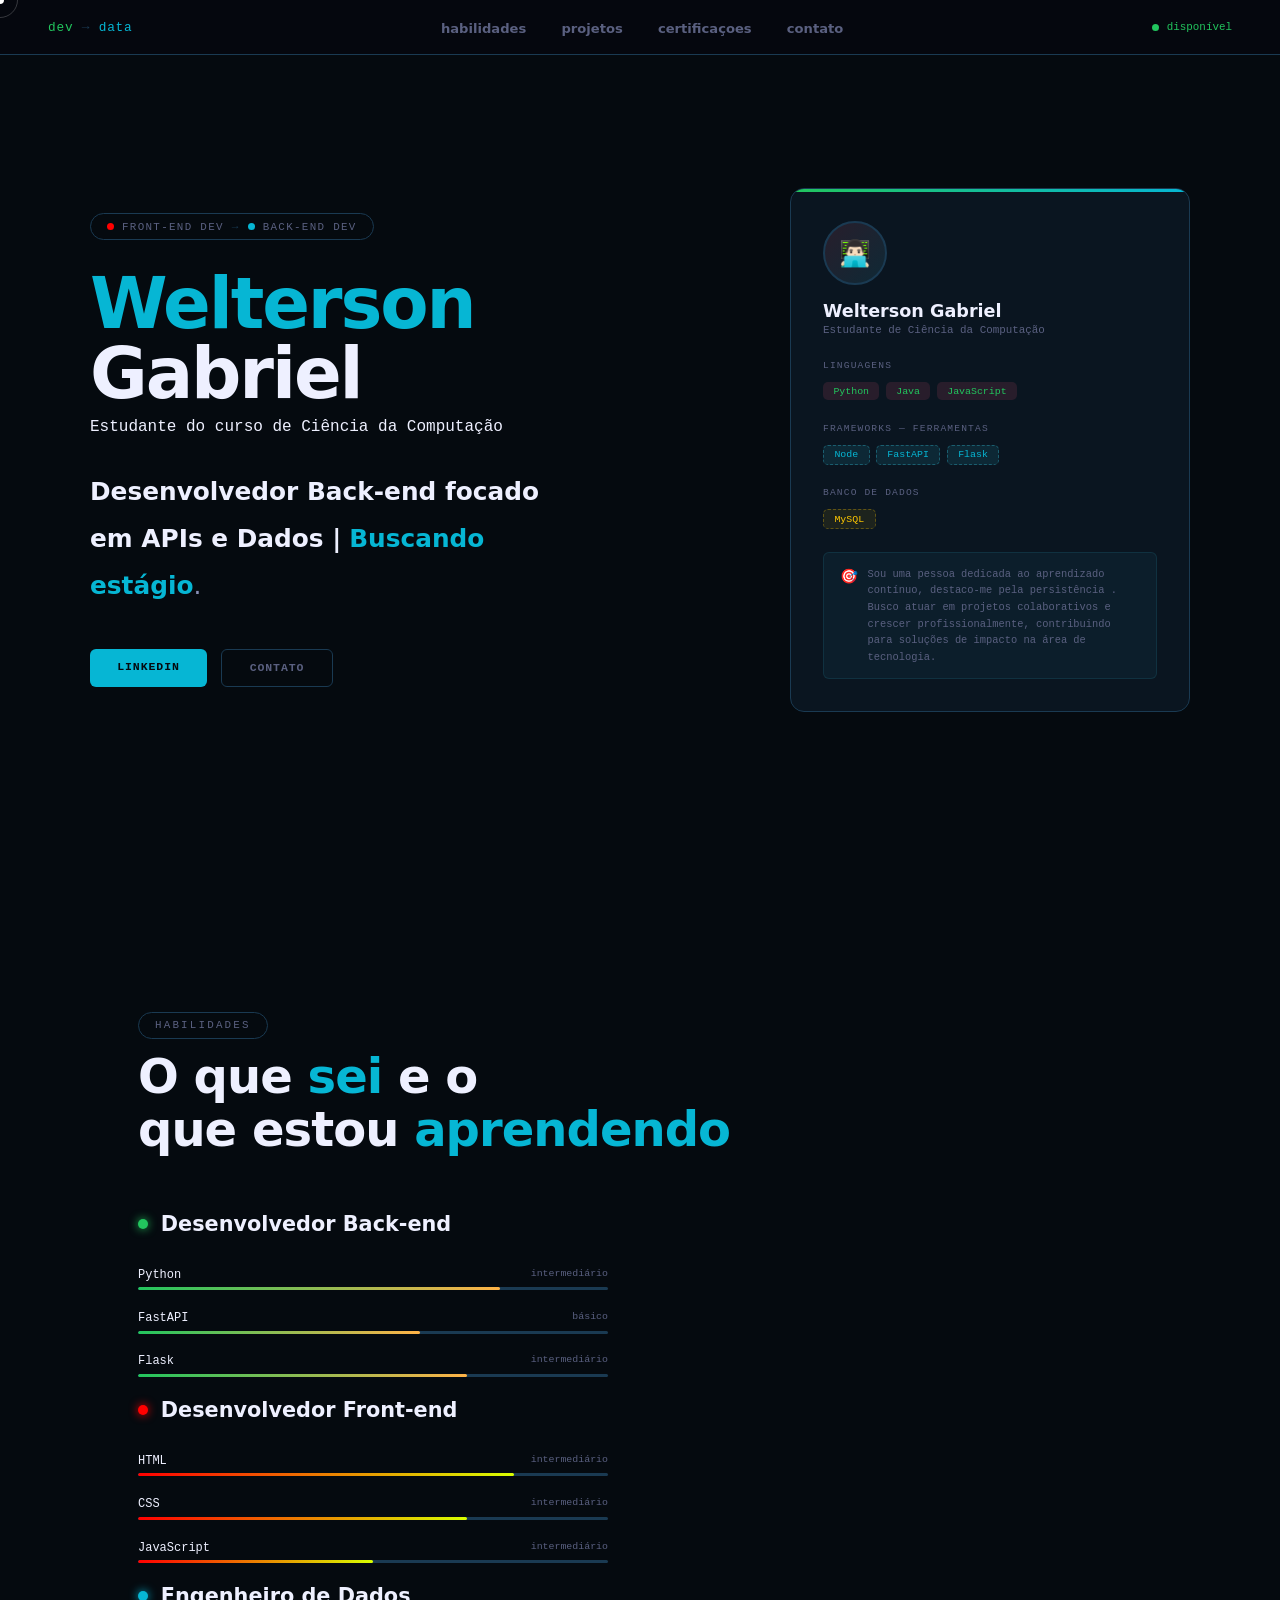
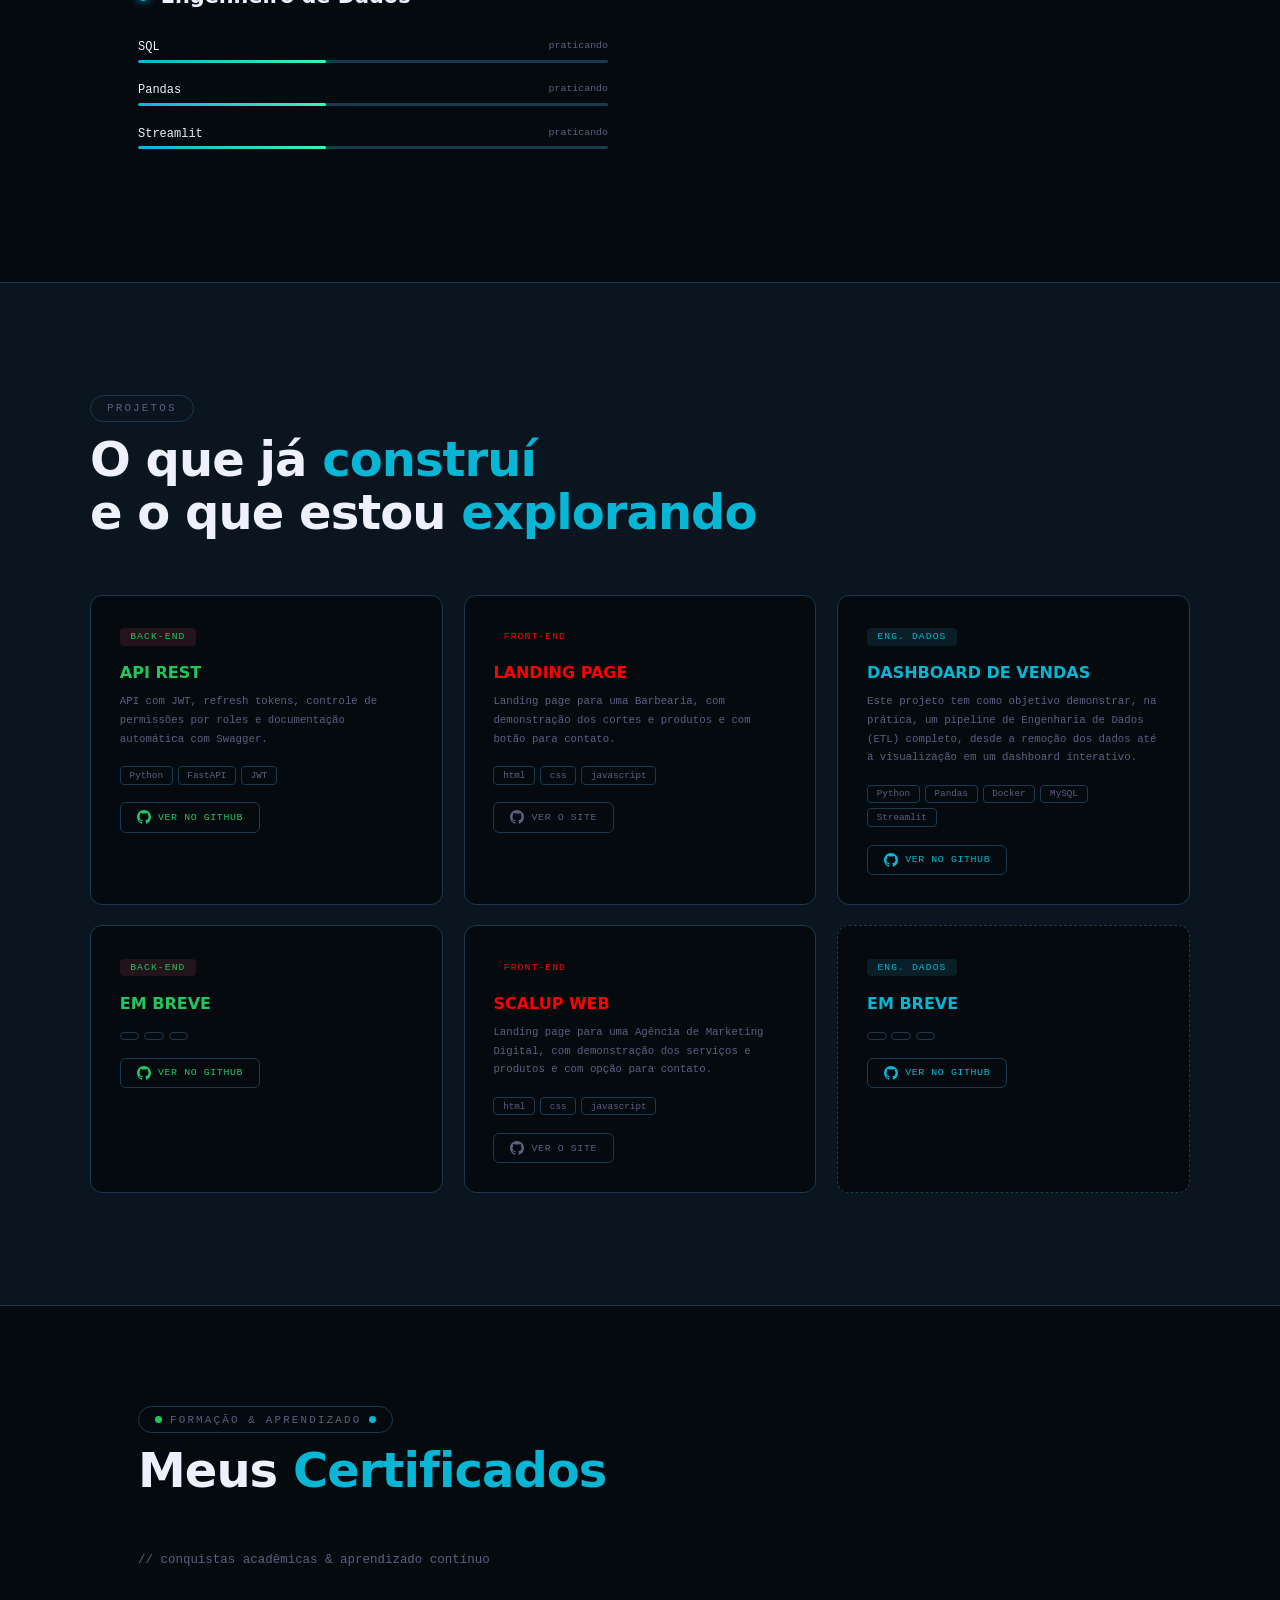
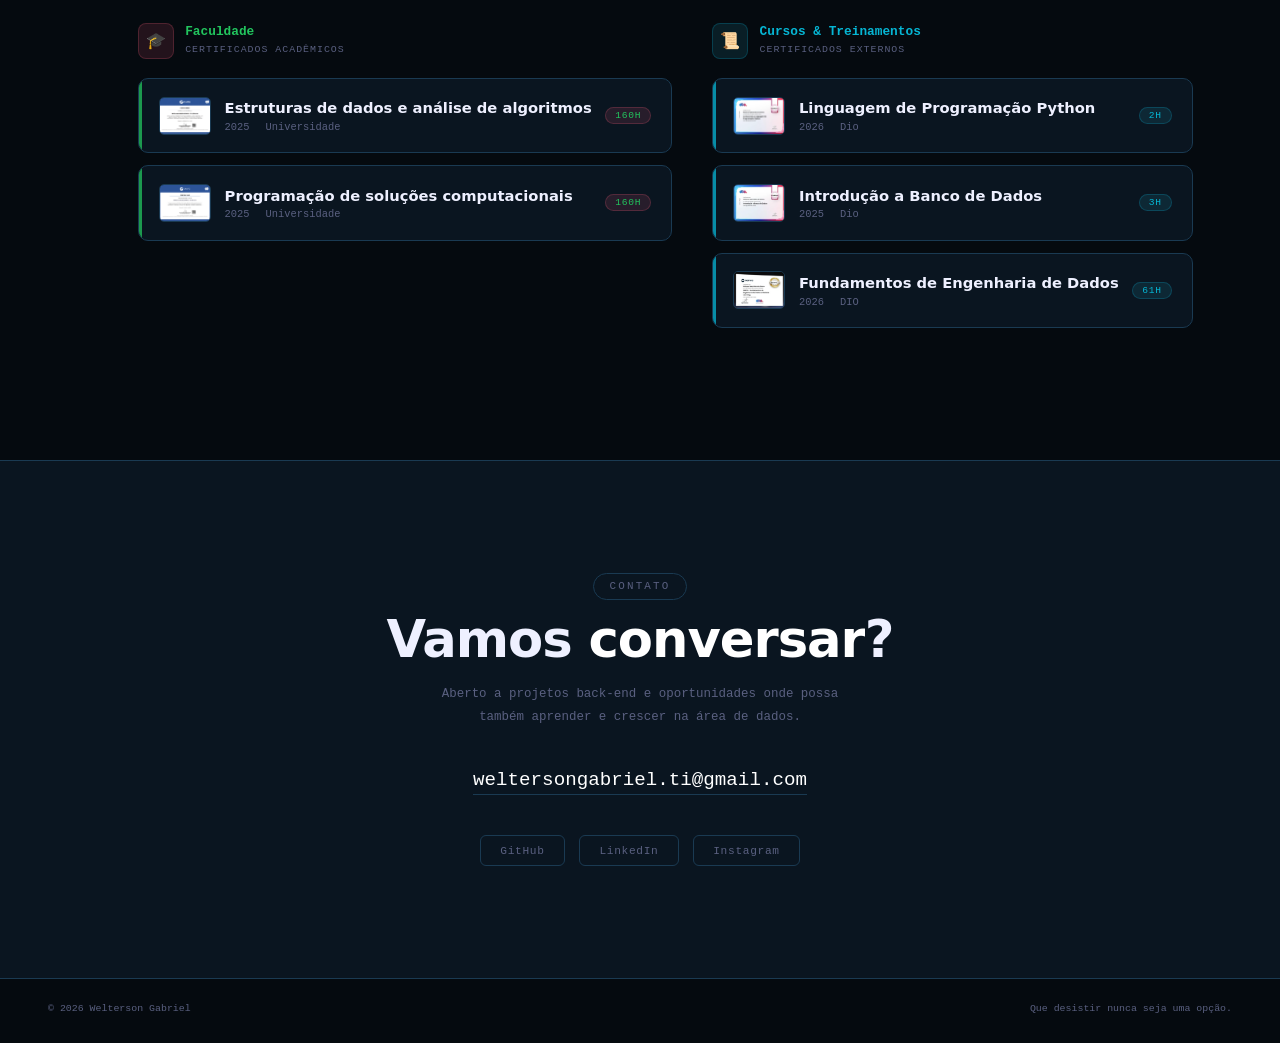
==== commit fdd01b56: "subtitulo" ====
--- a/index.html
+++ b/index.html
@@ -40,12 +40,11 @@
         <span class="grad">Welterson</span><br>Gabriel
       </h1>
       <div class="hero-role">
-        <span class="hl">Dev</span> <span class="hl">com foco em Engenharia de Dados</span>
+        <span class="hl">Estudante do curso de Ciência da Computação</span>
       </div>
 
       <p class="hero-bio">
-        Estudante do curso de <strong>Ciência da Computação </strong> na UniFG.<br> Com conhecimentos em <strong>Desenvolvimento Web</strong>. <br>
-         Mas, estou expandindo meu repertório para <strong>Engenharia de Dados</strong>.
+        <strong>Desenvolvedor Back-end focado em APIs e Dados |</strong> <strong style="color: #06B6D4;">Buscando estágio</strong>.
       </p>
 
       <div class="hero-ctas">
--- a/meu.css
+++ b/meu.css
@@ -88,14 +88,14 @@
     }
 
     .hero-role {
-      font-family:'Space Mono',monospace; font-size:0.85rem;
+      font-family:'Space Mono',monospace; font-size:1.0rem;
       color:var(--muted); margin-bottom:2rem;
       opacity:0; animation:up .5s .38s forwards;
     }
     .hero-role .hl { color:var(--text); }
 
     .hero-bio {
-      font-size:1.05rem; line-height:1.9; color:#8a90b8;
+      font-size:1.55rem; line-height:1.9; color:#8a90b8;
       max-width:500px; margin-bottom:2.5rem;
       opacity:0; animation:up .5s .5s forwards;
     }
@@ -626,7 +626,7 @@
     .reveal.d3{transition-delay:.19s} .reveal.d4{transition-delay:.26s}
     .reveal.d5{transition-delay:.33s} .reveal.d6{transition-delay:.4s}
 
-    @media(max-width:800px){
+    @media(max-width:700px){
       nav { padding:1rem 1.5rem; }
       .nav-links { display:none; }
       #hero { padding:5rem 1.5rem 3rem; }
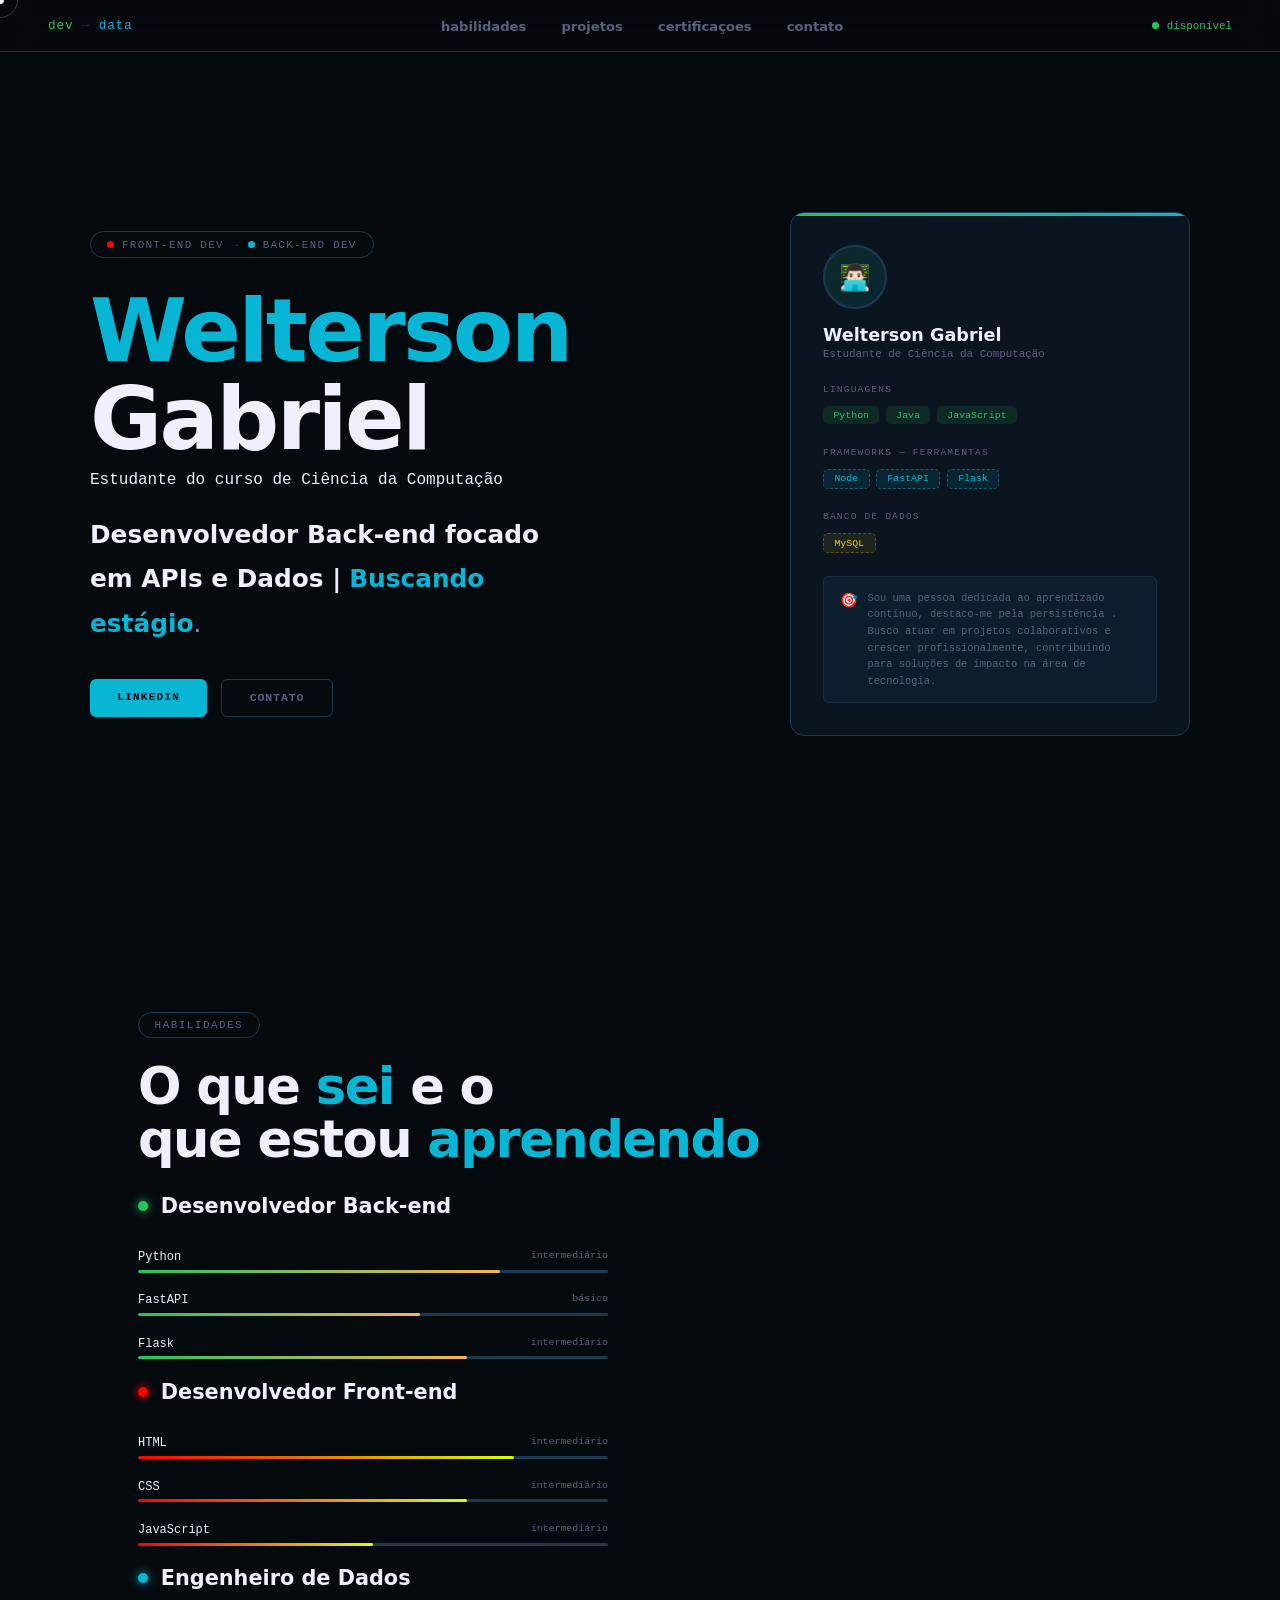
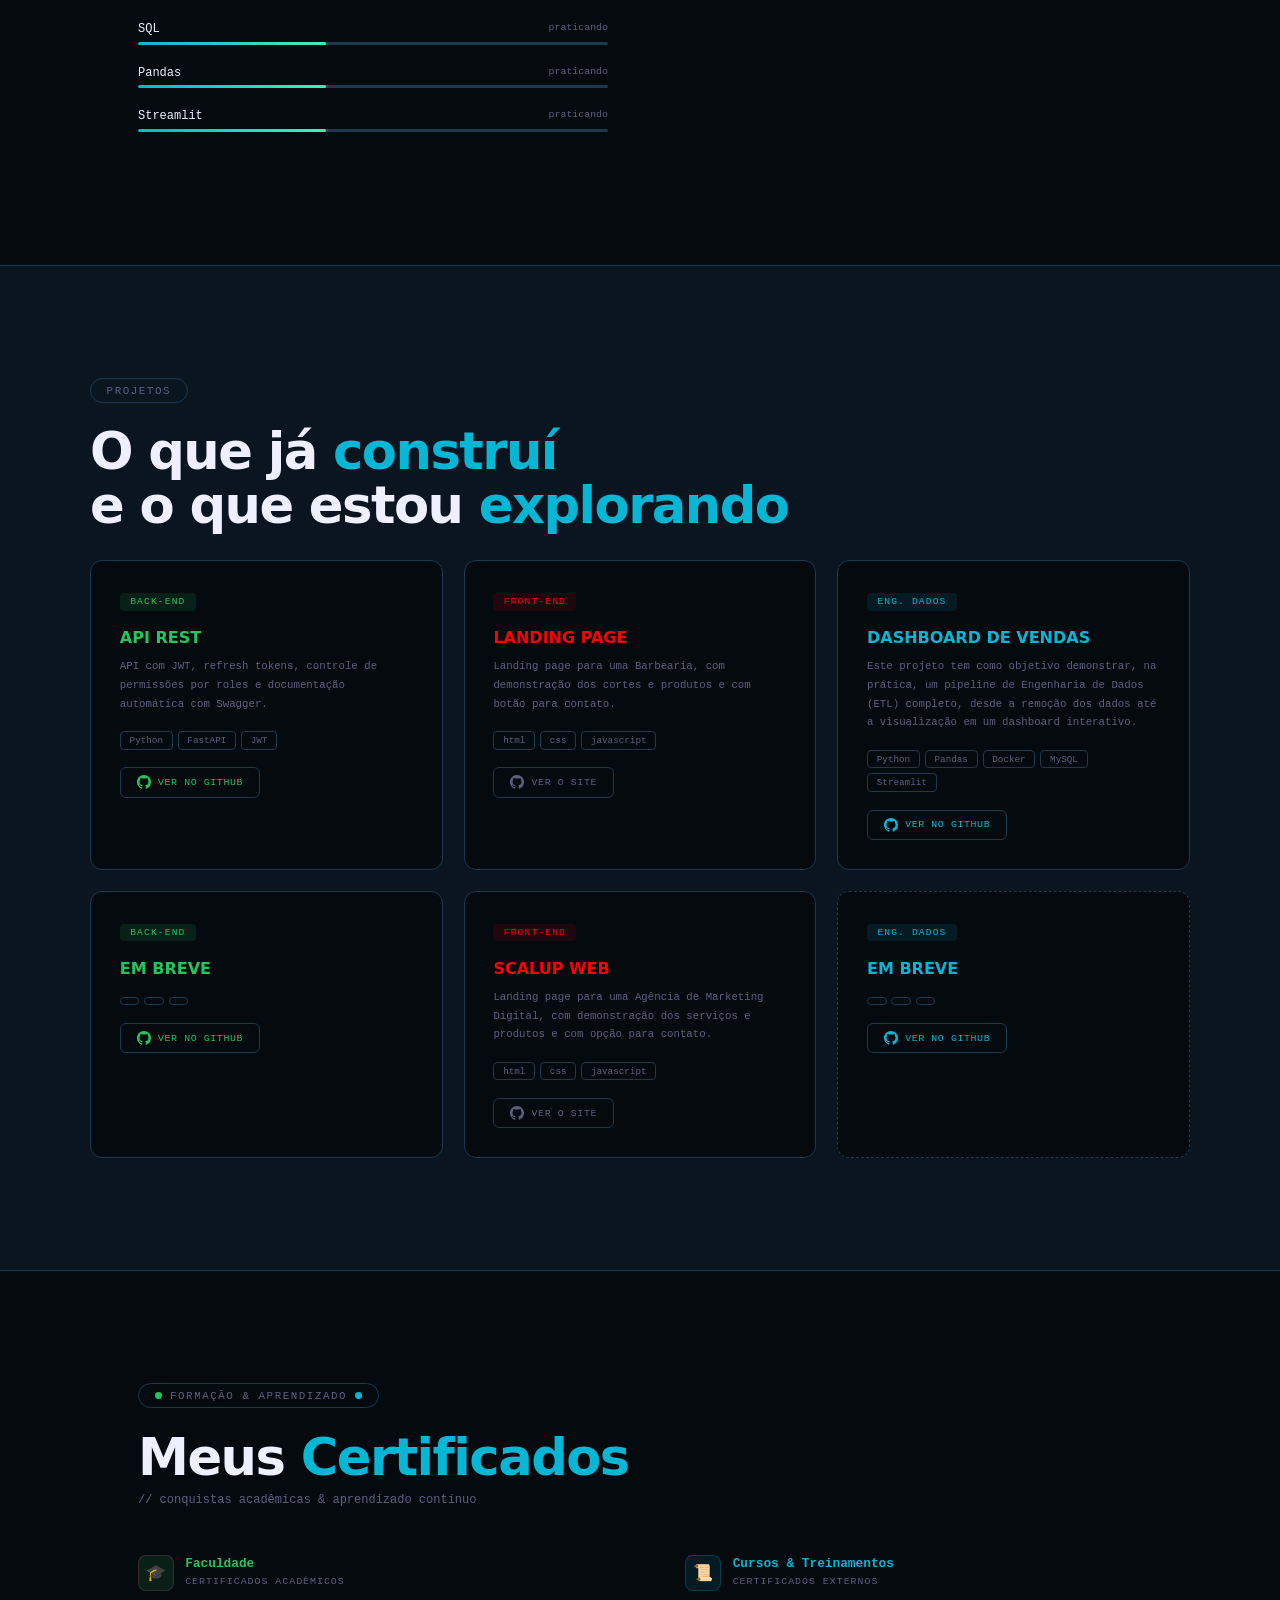
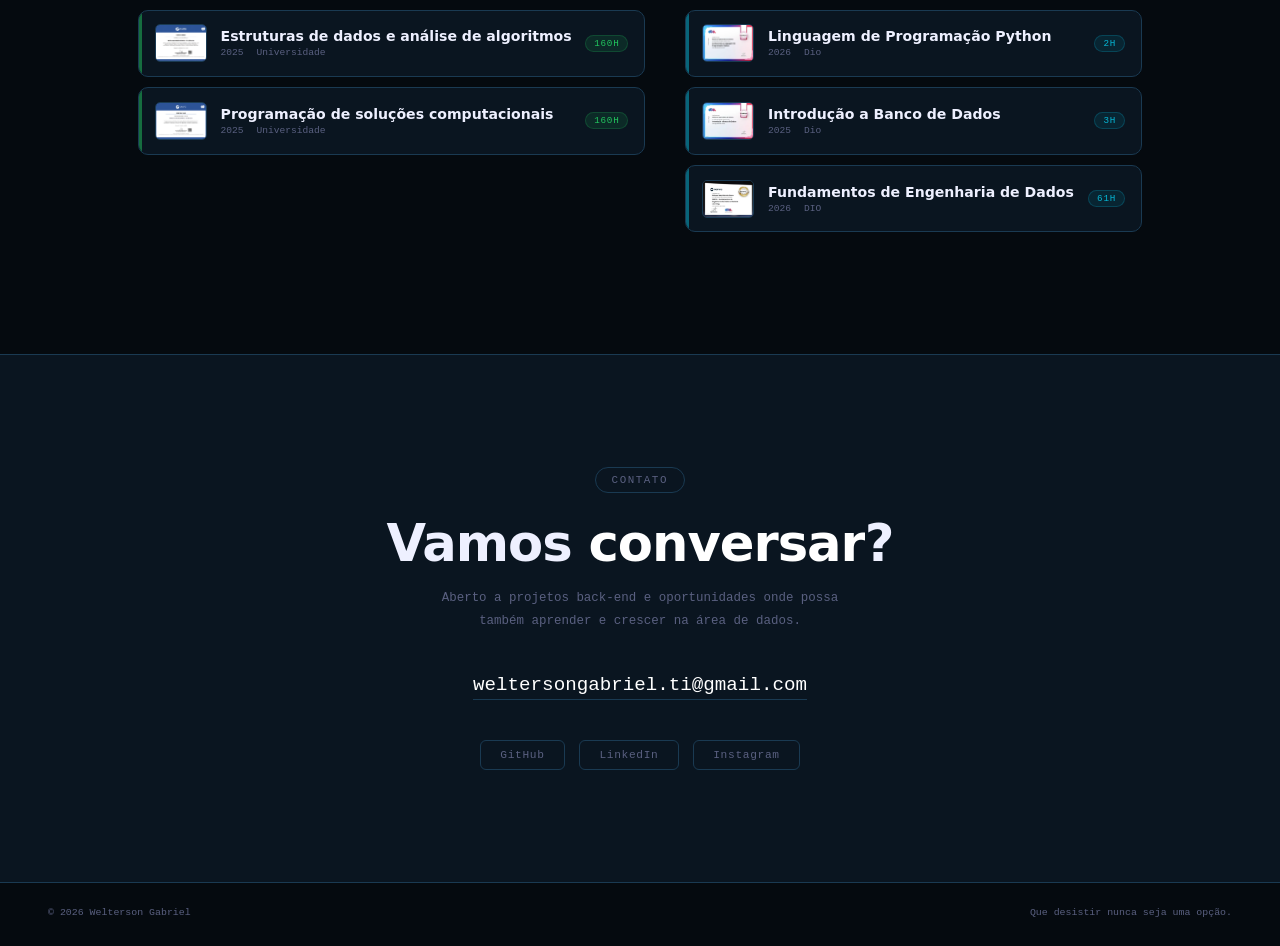
==== commit db41e846: "novo css" ====
--- a/index.html
+++ b/index.html
@@ -1,9 +1,9 @@
 <!DOCTYPE html>
-<html lang="en">
+<html lang="pt_br">
 <head>
     <meta charset="UTF-8">
     <meta name="viewport" content="width=device-width, initial-scale=1.0">
-    <link rel="stylesheet" href="meu.css">
+    <link rel="stylesheet" href="style.css">
     <link rel="icon" type="image/png" href="./img/favicon.png">
     <title>weltersongabriel</title>
 </head>
@@ -98,7 +98,7 @@
 <section id="skills">
   <div class="sec-eyebrow">habilidades</div>
   <h2 class="sec-title">O que <span class="bbe">sei</span> e o<br>que estou <span class="de">aprendendo</span></h2>
-
+  <br>
   <div class="skills-wrap">
     <!-- Back-end -->
     <div>
@@ -215,7 +215,7 @@
 <section id="projects">
   <div class="proj-inner">
     <div class="sec-eyebrow">projetos</div>
-    <h2 class="sec-title reveal">O que já <span class="bbe">construí</span><br>e o que estou <span class="de">explorando</span></h2>
+    <h2 class="sec-title reveal">O que já <span class="bbe">construí</span><br>e o que estou <span class="de">explorando</span></h2><br>
     <div class="proj-grid">
 
       <div class="proj-card be reveal d1">
--- a/style.css
+++ b/style.css
@@ -0,0 +1,658 @@
+/* ══════════════════════════════════════════
+   VARIABLES & RESET
+══════════════════════════════════════════ */
+:root {
+  --bg: #050a0f;
+  --surface: #0a1520;
+  --surface2: #0f1e2e;
+  --be: #22C55E;
+  --de: #06B6D4;
+  --fe: #ff0000;
+  --be-dim: rgba(34,197,94,0.12);
+  --de-dim: rgba(6,182,212,0.10);
+  --text: #eef0ff;
+  --muted: #5a6080;
+  --border: #1a3a52;
+}
+
+*, *::before, *::after { margin: 0; padding: 0; box-sizing: border-box; }
+html { scroll-behavior: smooth; }
+body {
+  background: var(--bg);
+  color: var(--text);
+  font-family: system-ui, -apple-system, BlinkMacSystemFont, 'Segoe UI', Roboto, Oxygen, Ubuntu, Cantarell, 'Open Sans', 'Helvetica Neue', sans-serif;
+  overflow-x: hidden;
+  /* cursor: none removido em mobile para não quebrar UX */
+}
+
+/* Cursor customizado só em desktop */
+@media (pointer: fine) {
+  body { cursor: none; }
+  .btn, .proj-card, .cert-card, .proj-github-btn, .cl { cursor: none; }
+}
+
+/* ══════════════════════════════════════════
+   SCROLLBAR
+══════════════════════════════════════════ */
+::-webkit-scrollbar { width: 3px; }
+::-webkit-scrollbar-thumb { background: linear-gradient(var(--be), var(--de)); }
+
+/* ══════════════════════════════════════════
+   CURSOR (só desktop)
+══════════════════════════════════════════ */
+.cur { position: fixed; pointer-events: none; z-index: 9999; }
+#cur-dot {
+  width: 8px; height: 8px; background: #fff;
+  border-radius: 50%; transform: translate(-50%, -50%);
+}
+#cur-ring {
+  width: 36px; height: 36px;
+  border: 1.5px solid rgba(255,255,255,0.2);
+  border-radius: 50%; transform: translate(-50%, -50%);
+  transition: width .2s, height .2s, border-color .2s;
+}
+@media (pointer: coarse) { .cur { display: none; } }
+
+/* ══════════════════════════════════════════
+   BG CANVAS
+══════════════════════════════════════════ */
+#bg-canvas { position: fixed; inset: 0; z-index: 0; pointer-events: none; opacity: 0.022; }
+
+/* ══════════════════════════════════════════
+   NAV
+══════════════════════════════════════════ */
+nav {
+  position: fixed; top: 0; left: 0; right: 0; z-index: 200;
+  padding: 1rem 3rem;
+  display: flex; justify-content: space-between; align-items: center;
+  background: rgba(7,8,15,0.9); backdrop-filter: blur(16px);
+  border-bottom: 1px solid var(--border);
+}
+.nav-logo {
+  font-family: 'Space Mono', monospace; font-size: 0.8rem; letter-spacing: 0.06em;
+}
+.nav-logo .be { color: var(--be); }
+.nav-logo .de { color: var(--de); }
+.nav-links { display: flex; gap: 2.2rem; list-style: none; }
+.nav-links a {
+  font-size: 0.82rem; font-weight: 600; color: var(--muted);
+  text-decoration: none; transition: color .2s;
+}
+.nav-links a:hover { color: var(--text); }
+.nav-dot {
+  display: flex; align-items: center; gap: 0.5rem;
+  font-family: 'Space Mono', monospace; font-size: 0.68rem; color: var(--be);
+}
+.ndot {
+  width: 7px; height: 7px; border-radius: 50%;
+  background: var(--be); animation: pulse 2s infinite;
+}
+
+/* Menu hambúrguer (mobile) */
+.nav-toggle {
+  display: none;
+  flex-direction: column; gap: 5px;
+  background: none; border: none; cursor: pointer; padding: 4px;
+}
+.nav-toggle span {
+  display: block; width: 22px; height: 2px;
+  background: var(--text); border-radius: 2px;
+  transition: all .3s;
+}
+
+@keyframes pulse { 50% { opacity: .3; transform: scale(.6); } }
+
+/* ══════════════════════════════════════════
+   HERO
+══════════════════════════════════════════ */
+#hero {
+  min-height: 100vh; display: flex; align-items: center;
+  padding: 6rem 3rem 3rem;
+}
+.hero-inner {
+  width: 100%; max-width: 1100px; margin: 0 auto;
+  display: grid; grid-template-columns: 1fr 400px; gap: 5rem; align-items: center;
+}
+
+.hero-tag {
+  display: inline-flex; align-items: center; gap: 0.5rem;
+  font-family: 'Space Mono', monospace; font-size: 0.68rem;
+  letter-spacing: 0.12em; text-transform: uppercase;
+  padding: 0.4rem 1rem; border-radius: 100px;
+  border: 1px solid var(--border);
+  color: var(--muted); margin-bottom: 1.8rem;
+  opacity: 0; animation: up .5s .1s forwards;
+}
+.hero-tag .dot-be { width: 7px; height: 7px; border-radius: 50%; background: var(--be); }
+.hero-tag .dot-de { width: 7px; height: 7px; border-radius: 50%; background: var(--de); }
+.hero-tag .dot-fe { width: 7px; height: 7px; border-radius: 50%; background: var(--fe); }
+
+h1.hero-name {
+  font-size: clamp(2.4rem, 8vw, 5.5rem);
+  font-weight: 900; line-height: 1.0; letter-spacing: -0.03em;
+  margin-bottom: 0.5rem;
+  opacity: 0; animation: up .5s .25s forwards;
+}
+.hero-name .grad {
+  background: var(--de);
+  -webkit-background-clip: text; background-clip: text; -webkit-text-fill-color: transparent;
+}
+
+.hero-role {
+  font-family: 'Space Mono', monospace; font-size: clamp(0.75rem, 2.5vw, 1rem);
+  color: var(--muted); margin-bottom: 1.5rem;
+  opacity: 0; animation: up .5s .38s forwards;
+}
+.hero-role .hl { color: var(--text); }
+
+.hero-bio {
+  font-size: clamp(1rem, 3vw, 1.55rem); line-height: 1.8; color: #8a90b8;
+  max-width: 500px; margin-bottom: 2rem;
+  opacity: 0; animation: up .5s .5s forwards;
+}
+.hero-bio strong { color: var(--text); font-weight: 600; }
+
+.hero-ctas {
+  display: flex; gap: 0.9rem; flex-wrap: wrap;
+  opacity: 0; animation: up .5s .62s forwards;
+}
+.btn {
+  padding: .72rem 1.7rem; font-family: 'Space Mono', monospace;
+  font-size: .72rem; letter-spacing: .08em; text-transform: uppercase;
+  text-decoration: none; border-radius: 6px;
+  transition: all .2s; font-weight: 700; display: inline-block;
+}
+.btn-be { background: var(--de); color: var(--bg); }
+.btn-be:hover { filter: brightness(1.15); box-shadow: 0 0 28px rgba(6,182,212,.4); }
+.btn-outline { background: transparent; border: 1.5px solid var(--border); color: var(--muted); }
+.btn-outline:hover { border-color: rgba(255,255,255,.3); color: var(--text); }
+
+@keyframes up { from { opacity: 0; transform: translateY(20px); } to { opacity: 1; transform: none; } }
+
+/* ══════════════════════════════════════════
+   PROFILE CARD
+══════════════════════════════════════════ */
+.profile-card {
+  opacity: 0; animation: up .7s .45s forwards;
+  background: var(--surface);
+  border: 1px solid var(--border); border-radius: 14px;
+  padding: 2rem; position: relative; overflow: hidden;
+}
+.profile-card::before {
+  content: ''; position: absolute; top: 0; left: 0; right: 0; height: 3px;
+  background: linear-gradient(90deg, var(--be), var(--de));
+}
+.pc-avatar {
+  width: 64px; height: 64px; border-radius: 50%;
+  background: linear-gradient(135deg, var(--be-dim), var(--de-dim));
+  border: 2px solid var(--border);
+  display: flex; align-items: center; justify-content: center;
+  font-size: 1.6rem; margin-bottom: 1rem;
+}
+.pc-name { font-size: 1.1rem; font-weight: 800; margin-bottom: .2rem; }
+.pc-title { font-family: 'Space Mono', monospace; font-size: .68rem; color: var(--muted); margin-bottom: 1.5rem; }
+
+.pc-section { margin-bottom: 1.4rem; }
+.pc-label {
+  font-family: 'Space Mono', monospace; font-size: .6rem;
+  letter-spacing: .12em; text-transform: uppercase; color: var(--muted);
+  margin-bottom: .7rem;
+}
+.pc-skills { display: flex; flex-wrap: wrap; gap: .4rem; }
+.pcs {
+  font-family: 'Space Mono', monospace; font-size: .62rem;
+  padding: .22rem .65rem; border-radius: 5px;
+}
+.pcs.be { background: var(--be-dim); color: var(--be); }
+.pcs.de { background: var(--de-dim); color: var(--de); border: 1px dashed rgba(56,217,245,.3); }
+.pcs.learning { background: rgba(255,200,0,.08); color: #ffc800; border: 1px dashed rgba(255,200,0,.3); }
+
+.learning-note {
+  font-family: 'Space Mono', monospace; font-size: .65rem;
+  color: var(--muted); line-height: 1.6;
+  padding: .8rem 1rem;
+  background: rgba(56,217,245,.05);
+  border: 1px solid rgba(56,217,245,.1);
+  border-radius: 6px;
+  display: flex; gap: .6rem; align-items: flex-start;
+}
+.learning-note .icon { font-size: .9rem; flex-shrink: 0; margin-top: .05rem; }
+
+/* ══════════════════════════════════════════
+   SKILLS
+══════════════════════════════════════════ */
+#skills { padding: 7rem 3rem; max-width: 1100px; margin: 0 auto; }
+.skills-wrap { display: grid; grid-template-columns: 1fr 1fr; gap: 4rem; }
+
+.sk-col-head { display: flex; align-items: center; gap: .8rem; margin-bottom: 2rem; }
+.sk-dot { width: 10px; height: 10px; border-radius: 50%; }
+.sk-dot.be { background: var(--be); box-shadow: 0 0 10px var(--be); }
+.sk-dot.de { background: var(--de); box-shadow: 0 0 10px var(--de); }
+.sk-dot.fe { background: red; box-shadow: 0 0 10px var(--fe); }
+.sk-col-title { font-size: 1.3rem; font-weight: 800; }
+
+.sk-item { margin-bottom: 1.3rem; }
+.sk-row { display: flex; justify-content: space-between; margin-bottom: .35rem; }
+.sk-name { font-family: 'Space Mono', monospace; font-size: .75rem; }
+.sk-meta { font-family: 'Space Mono', monospace; font-size: .62rem; color: var(--muted); }
+.sk-track { height: 3px; background: var(--border); border-radius: 2px; overflow: hidden; }
+.sk-fill { height: 100%; border-radius: 2px; width: 0%; transition: width 1.2s cubic-bezier(.16,1,.3,1); }
+.sk-fill.be { background: linear-gradient(90deg, var(--be), #ffb347); }
+.sk-fill.de { background: linear-gradient(90deg, var(--de), #38f5b5); }
+.sk-fill.fe { background: linear-gradient(90deg, var(--fe), rgb(217,255,0)); }
+.sk-fill.learn { background: linear-gradient(90deg, #ffc800, #ffb347); }
+
+.learning-badge {
+  display: inline-block; font-family: 'Space Mono', monospace;
+  font-size: .58rem; padding: .15rem .5rem; border-radius: 4px;
+  background: rgba(255,200,0,.1); color: #ffc800;
+  border: 1px dashed rgba(255,200,0,.3); margin-left: .5rem;
+}
+
+/* ══════════════════════════════════════════
+   PROJECTS
+══════════════════════════════════════════ */
+#projects {
+  padding: 7rem 3rem;
+  background: var(--surface);
+  border-top: 1px solid var(--border); border-bottom: 1px solid var(--border);
+}
+.proj-inner { max-width: 1100px; margin: 0 auto; }
+.proj-grid { display: grid; grid-template-columns: repeat(3, 1fr); gap: 1.3rem; }
+
+.proj-card {
+  background: var(--bg); border: 1px solid var(--border);
+  border-radius: 12px; padding: 1.8rem;
+  transition: transform .25s, border-color .25s, box-shadow .25s;
+  position: relative; overflow: hidden;
+}
+.proj-card::before {
+  content: ''; position: absolute; top: 0; left: 0; right: 0; height: 3px; opacity: 0; transition: opacity .3s;
+}
+.proj-card.be::before { background: linear-gradient(90deg, var(--be), #ffb347); }
+.proj-card.de::before { background: linear-gradient(90deg, var(--de), #38f5b5); }
+.proj-card.fe::before { background: linear-gradient(90deg, var(--fe), #e6af0c); }
+.proj-card:hover { transform: translateY(-5px); }
+.proj-card.be:hover { border-color: var(--be); box-shadow: 0 12px 40px rgba(34,197,94,.12); }
+.proj-card.de:hover { border-color: var(--de); box-shadow: 0 12px 40px rgba(56,217,245,.10); }
+.proj-card.fe:hover { border-color: var(--fe); box-shadow: 0 12px 40px rgba(209,10,10,.10); }
+.proj-card:hover::before { opacity: 1; }
+
+.proj-type {
+  font-family: 'Space Mono', monospace; font-size: .6rem;
+  letter-spacing: .12em; text-transform: uppercase;
+  padding: .2rem .65rem; border-radius: 4px;
+  display: inline-block; margin-bottom: 1.1rem;
+}
+.proj-type.be { background: var(--be-dim); color: var(--be); }
+.proj-type.de { background: var(--de-dim); color: var(--de); }
+.proj-type.fe { background: rgba(255,0,0,.1); color: var(--fe); }
+
+.proj-name { font-size: 1rem; font-weight: 800; margin-bottom: .5rem; line-height: 1.3; }
+.proj-desc {
+  font-family: 'Space Mono', monospace; font-size: .67rem;
+  color: var(--muted); line-height: 1.75; margin-bottom: 1.1rem;
+}
+.proj-tags { display: flex; flex-wrap: wrap; gap: .3rem; }
+.ptag {
+  font-family: 'Space Mono', monospace; font-size: .58rem;
+  padding: .18rem .55rem; border-radius: 4px;
+  border: 1px solid var(--border); color: var(--muted);
+}
+
+.proj-github-btn {
+  display: inline-flex; align-items: center; gap: .45rem;
+  margin-top: 1.1rem;
+  font-family: 'Space Mono', monospace; font-size: .62rem;
+  letter-spacing: .06em; text-transform: uppercase; text-decoration: none;
+  padding: .45rem 1rem; border-radius: 6px;
+  border: 1px solid var(--border); color: var(--muted);
+  background: transparent; transition: all .2s;
+}
+.proj-github-btn:hover { color: var(--be); border-color: var(--be); background: var(--be-dim); box-shadow: 0 0 14px rgba(34,197,94,.15); }
+.proj-github-btn.fe:hover { color: var(--fe); border-color: var(--fe); background: rgba(255,0,0,.08); box-shadow: 0 0 14px rgba(255,0,0,.12); }
+.proj-github-btn.de:hover { color: var(--de); border-color: var(--de); }
+.proj-github-btn.be:hover { color: var(--be); border-color: var(--be); }
+
+/* ══════════════════════════════════════════
+   CERTIFICATES
+══════════════════════════════════════════ */
+#certificates {
+  padding: 7rem 3rem;
+  max-width: 1100px;
+  margin: 0 auto;
+  position: relative;
+}
+
+.cert-grid {
+  display: grid;
+  grid-template-columns: 1fr 1fr;
+  gap: 2.5rem;
+  max-width: 1060px;
+  margin: 0 auto;
+  opacity: 0; animation: up .5s .4s forwards;
+}
+
+/* ── Column header ── */
+.col-label {
+  display: flex; align-items: center; gap: 0.75rem;
+  margin-bottom: 1.4rem;
+}
+.col-label-icon {
+  width: 38px; height: 38px; border-radius: 8px;
+  display: flex; align-items: center; justify-content: center;
+  font-size: 1.1rem; flex-shrink: 0;
+}
+.col-label-icon.be-icon { background: var(--be-dim); border: 1px solid rgba(255,95,126,0.2); }
+.col-label-icon.de-icon { background: var(--de-dim); border: 1px solid rgba(0,212,255,0.18); }
+
+.col-label-text { font-family: 'Space Mono', monospace; }
+.col-label-text strong { display: block; font-size: 0.82rem; font-weight: 700; letter-spacing: 0.04em; }
+.col-label-text span { font-size: 0.66rem; color: var(--muted); letter-spacing: 0.1em; text-transform: uppercase; }
+.be-col .col-label-text strong { color: var(--be); }
+.de-col .col-label-text strong { color: var(--de); }
+
+/* ── Col head (alt) ── */
+.col-head { display: flex; align-items: center; gap: 0.7rem; margin-bottom: 1.2rem; }
+.col-icon { width: 36px; height: 36px; border-radius: 8px; display: flex; align-items: center; justify-content: center; font-size: 1rem; }
+.col-icon.be-i { background: var(--be-dim); border: 1px solid rgba(255,95,126,0.2); }
+.col-icon.de-i { background: var(--de-dim); border: 1px solid rgba(0,212,255,0.18); }
+.col-title { font-family: 'Space Mono', monospace; }
+.col-title strong { display: block; font-size: 0.8rem; }
+.col-title span { font-size: 0.62rem; color: var(--muted); letter-spacing: 0.1em; text-transform: uppercase; }
+.be-col .col-title strong { color: var(--be); }
+.de-col .col-title strong { color: var(--de); }
+
+/* ── Card ── */
+.cert-card {
+  background: var(--surface);
+  border: 1px solid var(--border);
+  border-radius: 10px;
+  padding: 0.85rem 1rem;
+  margin-bottom: 0.65rem;
+  display: flex; align-items: center; gap: 0.85rem;
+  position: relative; overflow: hidden;
+  transition: transform .2s, border-color .2s, box-shadow .2s;
+  animation: cardIn .35s ease both;
+}
+.cert-card::before {
+  content: ''; position: absolute; left: 0; top: 0; bottom: 0; width: 2.5px;
+  opacity: 0.5; transition: opacity .2s;
+}
+.be-col .cert-card::before { background: var(--be); }
+.de-col .cert-card::before { background: var(--de); }
+.cert-card:hover::before { opacity: 1; }
+.cert-card:hover { transform: translateY(-3px); }
+.be-col .cert-card:hover { border-color: rgba(34,197,94,0.3); box-shadow: 0 8px 28px rgba(34,197,94,0.07); }
+.de-col .cert-card:hover { border-color: rgba(0,212,255,0.25); box-shadow: 0 8px 28px rgba(0,212,255,0.06); }
+
+/* Thumbnail */
+.cert-thumb {
+  width: 52px; height: 38px; flex-shrink: 0;
+  border-radius: 5px; overflow: hidden;
+  border: 1px solid var(--border);
+  background: var(--surface2);
+  display: flex; align-items: center; justify-content: center;
+}
+.cert-thumb img { width: 100%; height: 100%; object-fit: cover; display: block; }
+.cert-thumb svg { opacity: 0.2; }
+
+/* Card info */
+.card-info { flex: 1; min-width: 0; }
+.card-name {
+  font-size: 0.88rem; font-weight: 600; color: var(--text);
+  white-space: nowrap; overflow: hidden; text-overflow: ellipsis;
+  margin-bottom: 3px;
+}
+.card-meta {
+  display: flex; gap: 0.8rem;
+  font-family: 'Space Mono', monospace; font-size: 0.6rem; color: var(--muted);
+}
+.card-meta svg { display: inline; vertical-align: middle; margin-right: 3px; margin-top: -1px; }
+
+/* Badge */
+.card-badge {
+  font-family: 'Space Mono', monospace; font-size: 0.58rem;
+  letter-spacing: 0.08em; text-transform: uppercase;
+  padding: 2px 8px; border-radius: 100px; flex-shrink: 0;
+}
+.be-col .card-badge { background: var(--be-dim); color: var(--be); border: 1px solid rgba(34,197,94,0.2); }
+.de-col .card-badge { background: var(--de-dim); color: var(--de); border: 1px solid rgba(0,212,255,0.18); }
+
+/* Card img wrap */
+.card-img-wrap {
+  width: 100%; aspect-ratio: 16/10;
+  border-radius: 7px; overflow: hidden;
+  margin-bottom: 0.85rem;
+  border: 1px solid var(--border);
+  background: var(--surface2); position: relative;
+}
+.card-img-wrap img { width: 100%; height: 100%; object-fit: cover; display: block; transition: transform .4s ease; }
+.cert-card:hover .card-img-wrap img { transform: scale(1.04); }
+.card-img-placeholder {
+  width: 100%; height: 100%;
+  display: flex; flex-direction: column;
+  align-items: center; justify-content: center; gap: 0.5rem;
+  font-family: 'Space Mono', monospace; font-size: 0.6rem;
+  letter-spacing: 0.1em; text-transform: uppercase; color: var(--muted);
+}
+.card-img-placeholder svg { opacity: 0.3; }
+.be-col .card-img-placeholder { border: 1.5px dashed rgba(255,95,126,0.15); border-radius: 7px; }
+.de-col .card-img-placeholder { border: 1.5px dashed rgba(0,212,255,0.12); border-radius: 7px; }
+
+/* ══════════════════════════════════════════
+   CONTACT
+══════════════════════════════════════════ */
+#contact {
+  padding: 7rem 3rem;
+  background: var(--surface);
+  border-top: 1px solid var(--border);
+}
+.contact-inner { max-width: 700px; margin: 0 auto; text-align: center; }
+.contact-title {
+  font-size: clamp(1.8rem, 5vw, 3.2rem); font-weight: 900;
+  letter-spacing: -0.02em; line-height: 1.1; margin-bottom: 1rem;
+}
+.contact-title .grad {
+  background: #fff;
+  -webkit-background-clip: text; background-clip: text; -webkit-text-fill-color: transparent;
+}
+.contact-sub {
+  font-family: 'Space Mono', monospace; font-size: .78rem;
+  color: var(--muted); line-height: 1.85; margin-bottom: 2.5rem;
+}
+.contact-email {
+  display: inline-block; font-family: 'Space Mono', monospace;
+  font-size: clamp(.85rem, 2.5vw, 1.2rem);
+  background: #fff;
+  -webkit-background-clip: text; background-clip: text; -webkit-text-fill-color: transparent;
+  text-decoration: none; border-bottom: 1px solid var(--border);
+  padding-bottom: .2rem; transition: border-color .2s; margin-bottom: 2.5rem;
+  word-break: break-all;
+}
+.contact-email:hover { border-color: var(--be); }
+.contact-links { display: flex; justify-content: center; gap: .9rem; flex-wrap: wrap; }
+.cl {
+  font-family: 'Space Mono', monospace; font-size: .7rem;
+  text-decoration: none; color: var(--muted);
+  padding: .52rem 1.2rem; border: 1px solid var(--border);
+  border-radius: 6px; letter-spacing: .06em; transition: all .2s;
+}
+.cl:hover { color: var(--text); border-color: rgba(255,255,255,.25); }
+
+/* ══════════════════════════════════════════
+   FOOTER
+══════════════════════════════════════════ */
+footer {
+  padding: 1.5rem 3rem;
+  border-top: 1px solid var(--border);
+  display: flex; justify-content: space-between; align-items: center;
+}
+footer span { font-family: 'Space Mono', monospace; font-size: .62rem; color: var(--muted); }
+
+/* ══════════════════════════════════════════
+   SECTION HEADINGS
+══════════════════════════════════════════ */
+.sec-eyebrow {
+  display: inline-flex; align-items: center; gap: 0.5rem;
+  font-family: 'Space Mono', monospace; font-size: .68rem;
+  letter-spacing: .14em; text-transform: uppercase;
+  padding: .35rem 1rem; border-radius: 100px;
+  border: 1px solid var(--border); color: var(--muted);
+  margin-bottom: 1.4rem;
+  opacity: 0; animation: up .5s .05s forwards;
+}
+.sec-eyebrow .dot-be,
+.dot-be { width: 7px; height: 7px; border-radius: 50%; background: var(--be); display: inline-block; }
+.sec-eyebrow .dot-de,
+.dot-de { width: 7px; height: 7px; border-radius: 50%; background: var(--de); display: inline-block; }
+.dot { width: 7px; height: 7px; border-radius: 50%; display: inline-block; }
+
+.sec-title {
+  font-size: clamp(1.8rem, 5vw, 3.2rem);
+  font-weight: 900; letter-spacing: -0.03em; line-height: 1.05;
+  margin-bottom: 0.5rem;
+  opacity: 0; animation: up .5s .18s forwards;
+}
+.sec-title .be { color: var(--be); }
+.sec-title .de { color: var(--de); }
+.sec-title .grad {
+  background: linear-gradient(110deg, var(--be) 0%, #ffb347 50%, var(--de) 100%);
+  -webkit-background-clip: text; background-clip: text; -webkit-text-fill-color: transparent;
+}
+
+.sec-sub {
+  font-family: 'Space Mono', monospace; font-size: .75rem;
+  color: var(--muted); margin-bottom: 3rem;
+  opacity: 0; animation: up .5s .3s forwards;
+}
+
+.be { color: var(--be); }
+.de { color: var(--de); }
+.bbe { color: #06B6D4; }
+
+/* ══════════════════════════════════════════
+   REVEAL ANIMATION
+══════════════════════════════════════════ */
+.reveal { opacity: 0; transform: translateY(26px); transition: opacity .65s ease, transform .65s ease; }
+.reveal.v { opacity: 1; transform: none; }
+.reveal.d1 { transition-delay: .05s; } .reveal.d2 { transition-delay: .12s; }
+.reveal.d3 { transition-delay: .19s; } .reveal.d4 { transition-delay: .26s; }
+.reveal.d5 { transition-delay: .33s; } .reveal.d6 { transition-delay: .4s; }
+
+/* ══════════════════════════════════════════
+   KEYFRAMES
+══════════════════════════════════════════ */
+@keyframes cardIn { from { opacity: 0; transform: translateY(10px); } to { opacity: 1; transform: none; } }
+
+/* ══════════════════════════════════════════
+   STRIP (se existir)
+══════════════════════════════════════════ */
+.strip { display: flex; flex-wrap: wrap; gap: 2.5rem; }
+
+/* ══════════════════════════════════════════
+   JOURNEY
+══════════════════════════════════════════ */
+#journey { padding: 7rem 3rem; }
+.journey-cards { display: grid; grid-template-columns: repeat(auto-fit, minmax(260px, 1fr)); gap: 1.5rem; }
+
+/* ══════════════════════════════════════════
+   RESPONSIVE — TABLET (max 900px)
+══════════════════════════════════════════ */
+@media (max-width: 900px) {
+  .hero-inner { grid-template-columns: 1fr; gap: 3rem; }
+  .profile-card { max-width: 480px; }
+  .proj-grid { grid-template-columns: repeat(2, 1fr); }
+  .skills-wrap { grid-template-columns: 1fr; gap: 2.5rem; }
+  #skills { padding: 5rem 2rem; }
+  #projects { padding: 5rem 2rem; }
+  #journey { padding: 5rem 2rem; }
+  #contact { padding: 5rem 2rem; }
+  #certificates { padding: 5rem 2rem; }
+  .cert-grid { gap: 1.8rem; }
+}
+
+/* ══════════════════════════════════════════
+   RESPONSIVE — MOBILE (max 700px)
+══════════════════════════════════════════ */
+@media (max-width: 700px) {
+  /* Nav */
+  nav { padding: .85rem 1.3rem; }
+  .nav-links { display: none; }
+  .nav-toggle { display: flex; }
+  .nav-dot { display: none; }
+
+  /* Nav mobile aberta */
+  .nav-links.open {
+    display: flex; flex-direction: column;
+    position: fixed; top: 52px; left: 0; right: 0;
+    background: rgba(7,8,15,0.97); backdrop-filter: blur(16px);
+    padding: 1.5rem; gap: 1.2rem;
+    border-bottom: 1px solid var(--border);
+    z-index: 199;
+  }
+  .nav-links.open a { font-size: 1rem; }
+
+  /* Hero */
+  #hero { padding: 5.5rem 1.3rem 2.5rem; min-height: auto; }
+  .hero-inner { grid-template-columns: 1fr; gap: 2rem; }
+  .profile-card { display: none; }
+  .hero-tag { font-size: .6rem; }
+  .hero-ctas { flex-direction: column; gap: .7rem; }
+  .btn { text-align: center; width: 100%; padding: .85rem 1.5rem; font-size: .75rem; }
+
+  /* Skills */
+  #skills { padding: 4rem 1.3rem; }
+  .skills-wrap { grid-template-columns: 1fr; gap: 2rem; }
+
+  /* Projects */
+  #projects { padding: 4rem 1.3rem; }
+  .proj-grid { grid-template-columns: 1fr; }
+  .proj-card { padding: 1.4rem; }
+
+  /* Certificates */
+  #certificates { padding: 4rem 1.3rem; }
+  .cert-grid { grid-template-columns: 1fr; gap: 1.5rem; }
+  .card-name { white-space: normal; }
+
+  /* Journey */
+  #journey { padding: 4rem 1.3rem; }
+  .journey-cards { grid-template-columns: 1fr; }
+
+  /* Strip */
+  .strip { gap: 1.5rem; }
+
+  /* Contact */
+  #contact { padding: 4rem 1.3rem; }
+  .contact-sub { font-size: .7rem; }
+  .cl { font-size: .65rem; padding: .45rem .9rem; }
+
+  /* Footer */
+  footer {
+    flex-direction: column; gap: .5rem; text-align: center;
+    padding: 1.2rem 1.3rem;
+  }
+}
+
+/* ══════════════════════════════════════════
+   RESPONSIVE — SMALL MOBILE (max 420px)
+══════════════════════════════════════════ */
+@media (max-width: 420px) {
+  h1.hero-name { font-size: clamp(2rem, 10vw, 2.8rem); }
+  .hero-bio { font-size: 0.95rem; line-height: 1.65; }
+  .hero-role { font-size: 0.7rem; }
+  .sec-title { font-size: clamp(1.5rem, 7vw, 2.2rem); }
+  .proj-card { padding: 1.2rem; }
+  .proj-name { font-size: .92rem; }
+  .proj-desc { font-size: .63rem; }
+  .cert-card { flex-direction: column; align-items: flex-start; gap: .6rem; }
+  .cert-thumb { width: 100%; height: 80px; }
+  .card-meta { flex-wrap: wrap; gap: .5rem; }
+  #skills { padding: 3rem 1.1rem; }
+  #projects { padding: 3rem 1.1rem; }
+  #journey { padding: 3rem 1.1rem; }
+  #contact { padding: 3rem 1.1rem; }
+  #certificates { padding: 3rem 1.1rem; }
+  .contact-links { gap: .5rem; }
+  .cl { font-size: .6rem; padding: .4rem .7rem; }
+}
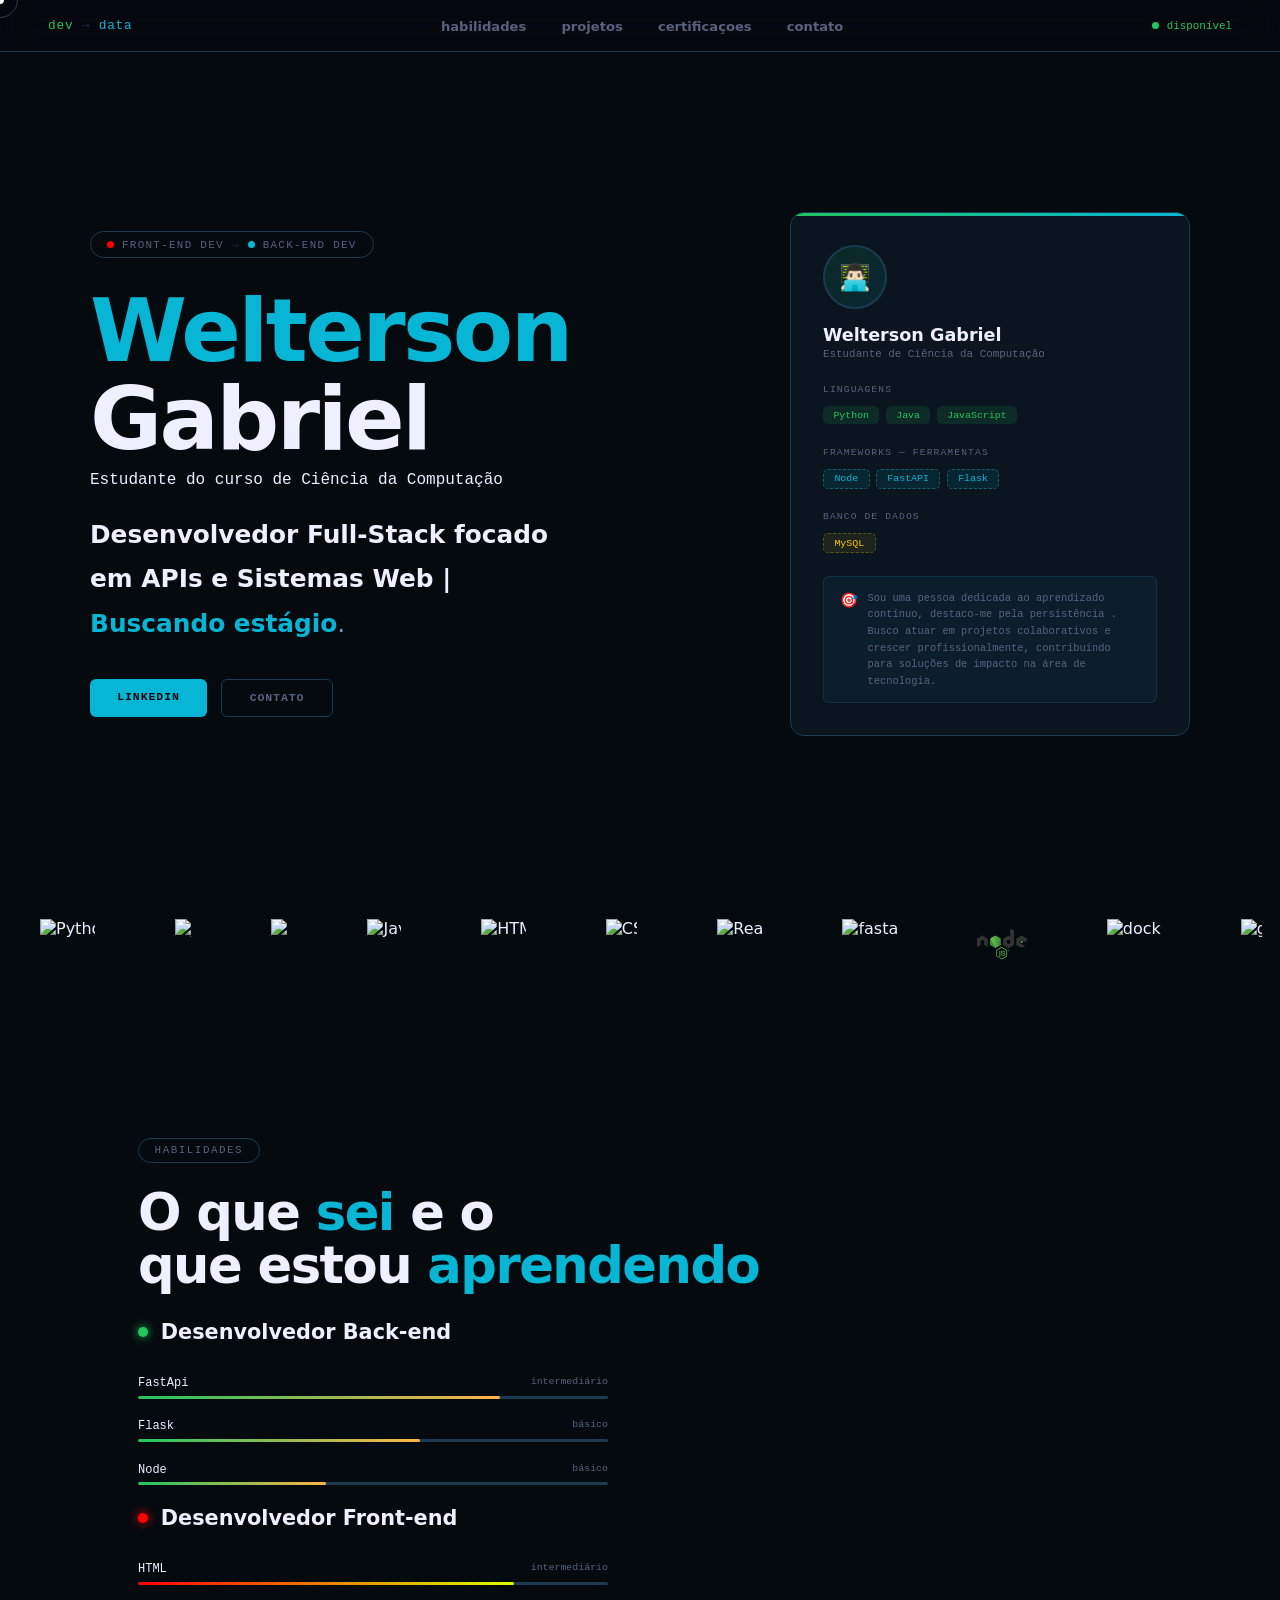
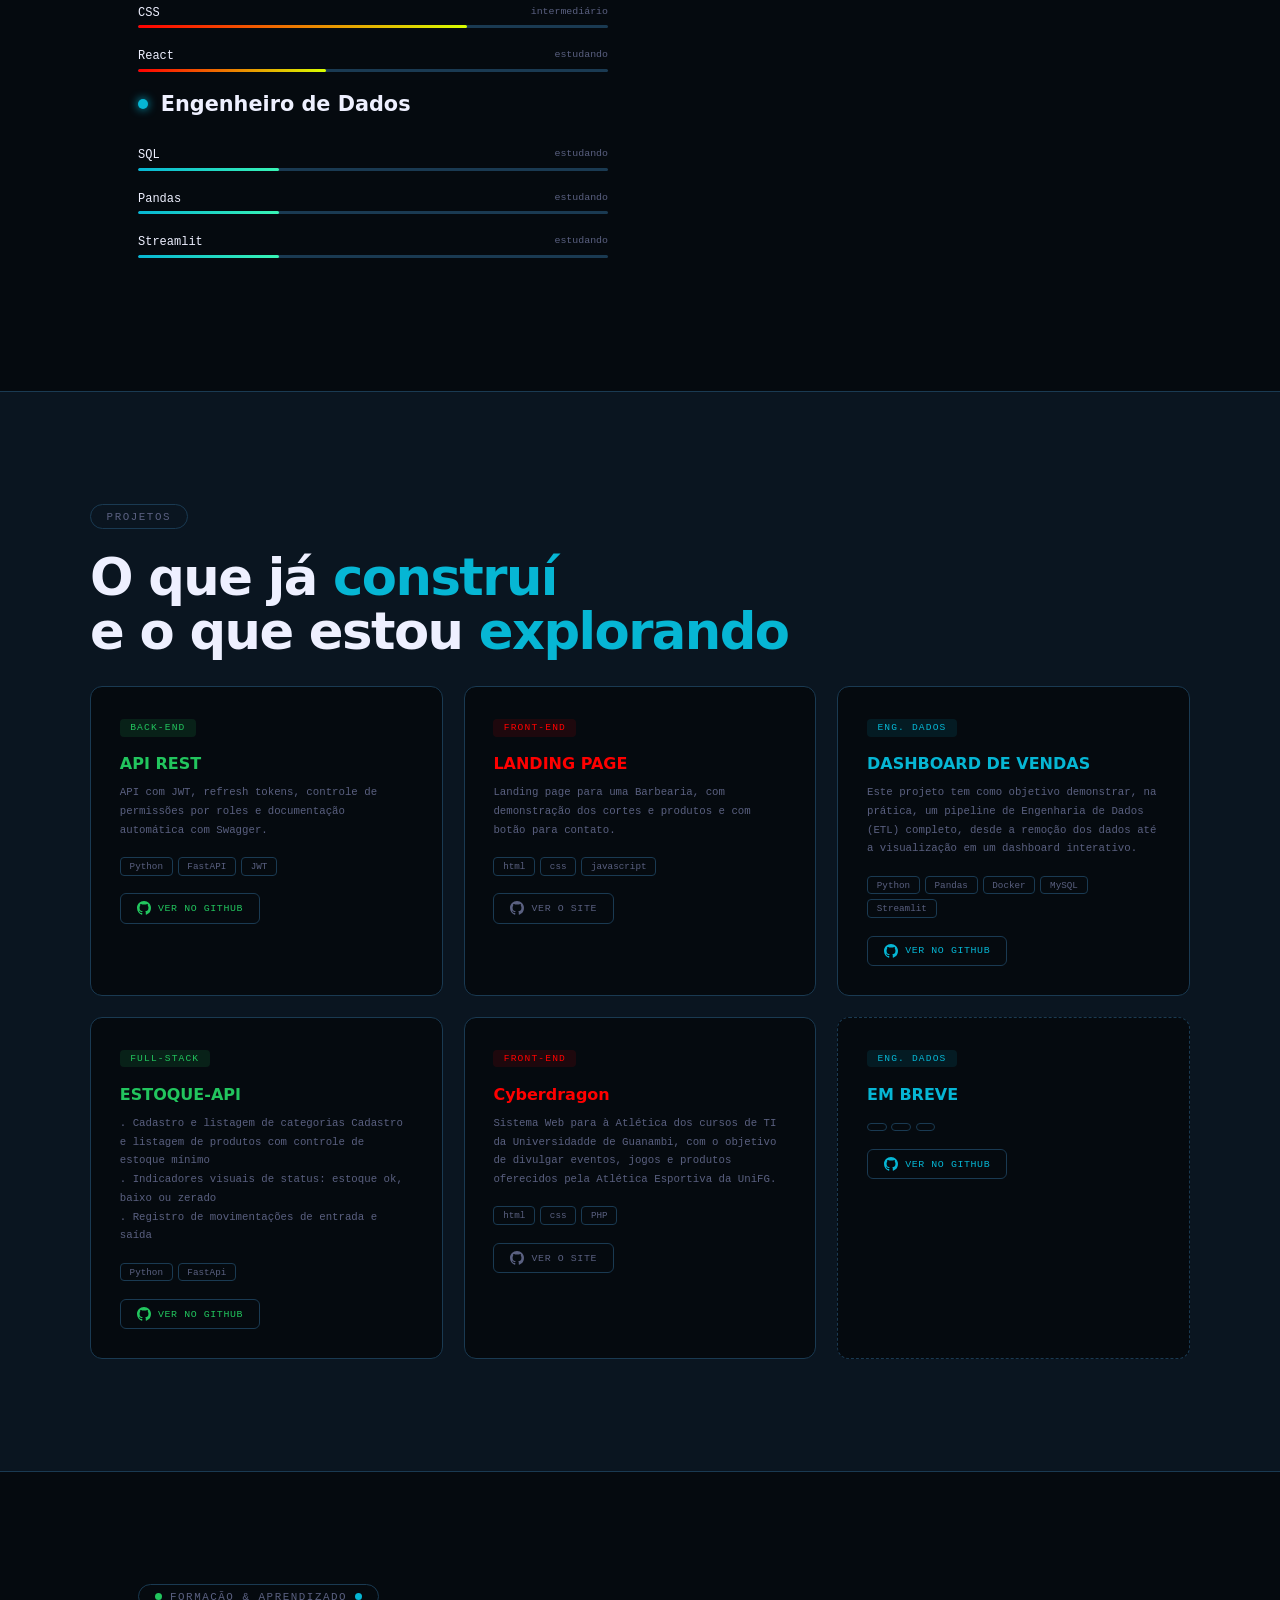
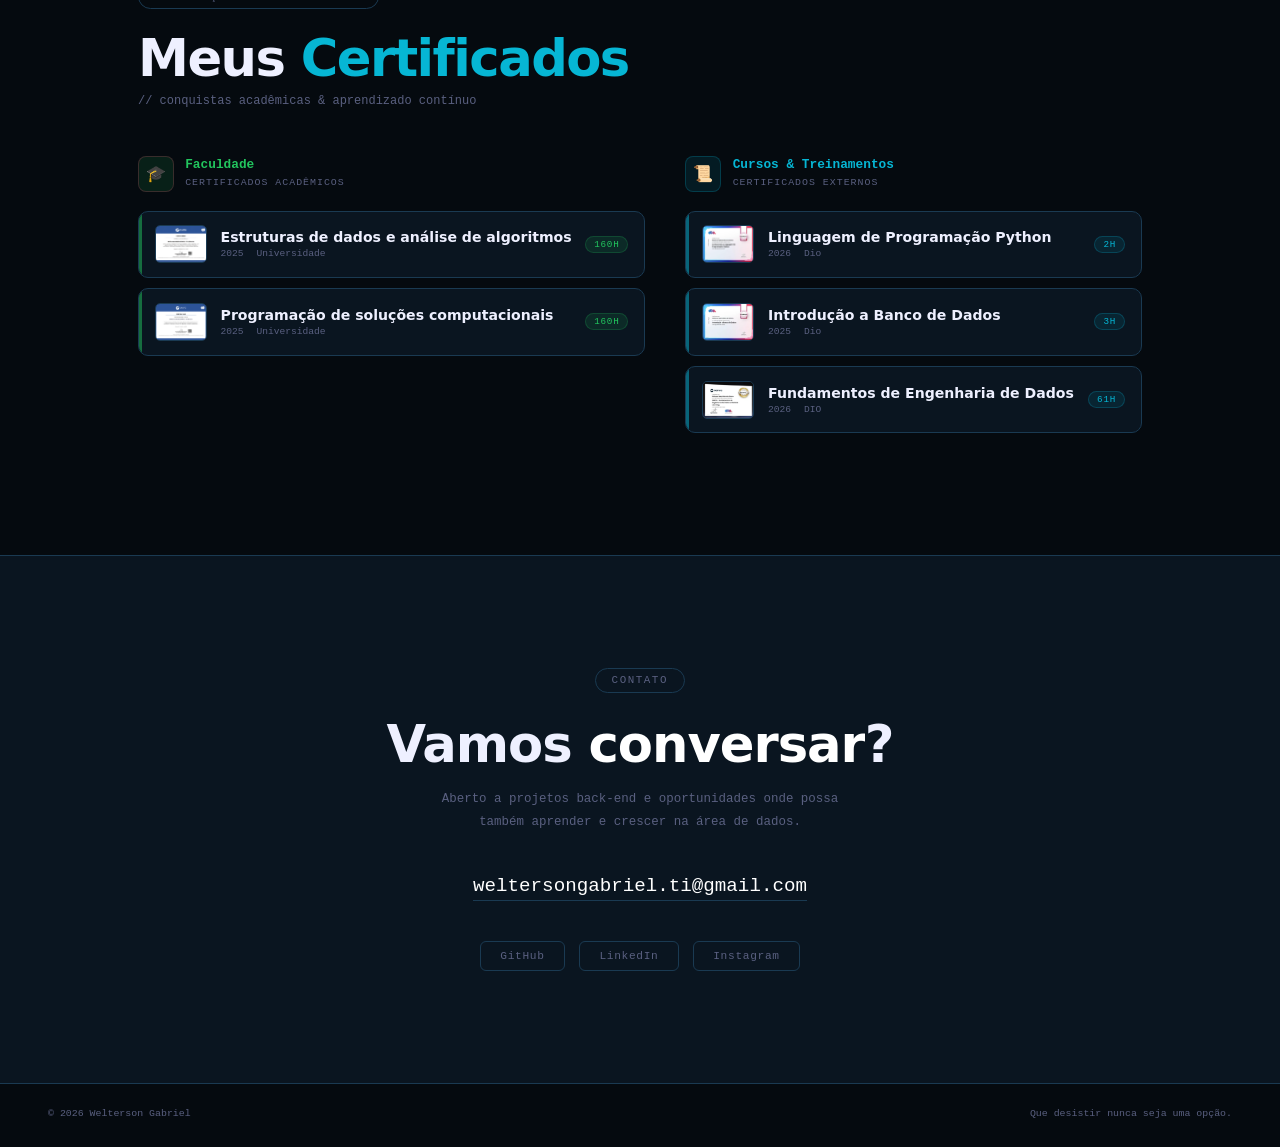
==== commit 012a2d91: "add icons" ====
--- a/index.html
+++ b/index.html
@@ -44,7 +44,7 @@
       </div>
 
       <p class="hero-bio">
-        <strong>Desenvolvedor Back-end focado em APIs e Dados |</strong> <strong style="color: #06B6D4;">Buscando estágio</strong>.
+        <strong>Desenvolvedor Full-Stack focado em APIs e Sistemas Web |</strong> <strong style="color: #06B6D4;">Buscando estágio</strong>.
       </p>
 
       <div class="hero-ctas">
@@ -91,9 +91,30 @@
       </div>
     </div>
   </div>
+
 </section>
-
-
+  <br>
+<div class="logos">
+  <div class="logos-slide">
+    <img src="./icons/python-original.svg" alt="Python" class="tech-icon">
+    <img src="./icons/javascript-original.svg" alt="JS" class="tech-icon">
+    <img src="./icons/typescript-original.svg" alt="Ts" class="tech-icon">
+    <img src="./icons/java-original-wordmark.svg" alt="Java" class="tech-icon">
+    <img src="./icons/html5-original.svg" alt="HTML" class="tech-icon">
+    <img src="./icons/css3-original.svg" alt="CSS" class="tech-icon">
+    <img src="./icons/react-original.svg" alt="React" class="tech-icon">
+    <img src="./icons/fastapi-original.svg" alt="fastapi" class="tech-icon">
+    <img src="./icons/nodejs-original-wordmark.svg" alt="node" class="tech-icon">
+    <img src="./icons/docker-original.svg" alt="docker" class="tech-icon">
+    <img src="./icons/git-original.svg" alt="git" class="tech-icon">
+    <img src="./icons/pandas-original.svg" alt="pandas" class="tech-icon">
+    <img src="./icons/mysql-original.svg" alt="mysql" class="tech-icon">
+    <img src="./icons/sqlite-original.svg" alt="sqlite" class="tech-icon">
+    <img src="./icons/windows11-original.svg" alt="windows" class="tech-icon">
+    <img src="./icons/linux-original.svg" alt="linux" class="tech-icon">
+  </div>
+</div>
+<br><br><br>
 <!-- SKILLS -->
 <section id="skills">
   <div class="sec-eyebrow">habilidades</div>
@@ -107,16 +128,16 @@
         <span class="sk-col-title">Desenvolvedor Back-end</span>
       </div>
       <div class="sk-item reveal d1">
-        <div class="sk-row"><span class="sk-name">Python</span><span class="sk-meta">intermediário</span></div>
+        <div class="sk-row"><span class="sk-name">FastApi</span><span class="sk-meta">intermediário</span></div>
         <div class="sk-track"><div class="sk-fill be" data-w="77"></div></div>
       </div>
       <div class="sk-item reveal d2">
-        <div class="sk-row"><span class="sk-name">FastAPI</span><span class="sk-meta">básico</span></div>
+        <div class="sk-row"><span class="sk-name">Flask</span><span class="sk-meta">básico</span></div>
         <div class="sk-track"><div class="sk-fill be" data-w="60"></div></div>
       </div>
       <div class="sk-item reveal d3">
-        <div class="sk-row"><span class="sk-name">Flask</span><span class="sk-meta">intermediário</span></div>
-        <div class="sk-track"><div class="sk-fill be" data-w="70"></div></div>
+        <div class="sk-row"><span class="sk-name">Node</span><span class="sk-meta">básico</span></div>
+        <div class="sk-track"><div class="sk-fill be" data-w="40"></div></div>
       </div>
       <!--
       <div class="sk-item reveal d4">
@@ -153,10 +174,10 @@
       </div>
       <div class="sk-item reveal d3">
         <div class="sk-row">
-          <span class="sk-name">JavaScript</span>
-          <span class="sk-meta">intermediário</span>
-        </div>
-        <div class="sk-track"><div class="sk-fill fe" data-w="50"></div></div>
+          <span class="sk-name">React</span>
+          <span class="sk-meta">estudando</span>
+        </div>
+        <div class="sk-track"><div class="sk-fill fe" data-w="40"></div></div>
       </div>
       <!--
       <div class="sk-item reveal d3">
@@ -191,23 +212,23 @@
       <div class="sk-item reveal d1">
         <div class="sk-row">
           <span class="sk-name">SQL</span>
-          <span class="sk-meta">praticando</span>
-        </div>
-        <div class="sk-track"><div class="sk-fill de" data-w="40"></div></div>
+          <span class="sk-meta">estudando</span>
+        </div>
+        <div class="sk-track"><div class="sk-fill de" data-w="30"></div></div>
       </div>
       <div class="sk-item reveal d2">
         <div class="sk-row">
           <span class="sk-name">Pandas</span>
-          <span class="sk-meta">praticando</span>
-        </div>
-        <div class="sk-track"><div class="sk-fill de" data-w="40"></div></div>
+          <span class="sk-meta">estudando</span>
+        </div>
+        <div class="sk-track"><div class="sk-fill de" data-w="30"></div></div>
       </div>
        <div class="sk-item reveal d3">
         <div class="sk-row">
           <span class="sk-name">Streamlit</span>
-          <span class="sk-meta">praticando</span>
-        </div>
-        <div class="sk-track"><div class="sk-fill de" data-w="40"></div></div>
+          <span class="sk-meta">estudando</span>
+        </div>
+        <div class="sk-track"><div class="sk-fill de" data-w="30"></div></div>
       </div>
 </section>
 
@@ -266,15 +287,16 @@
       </div>
 
       <div class="proj-card be reveal d4">
-        <div class="proj-type be">Back-end</div>
-        <div class="proj-name">EM BREVE</div>
-        <div class="proj-desc"></div>
-        <div class="proj-tags">
-          <span class="ptag"></span>
-          <span class="ptag"></span>
-          <span class="ptag"></span>
-        </div>
-        <a href="https://github.com/weltersongabriel" target="_blank" rel="noopener noreferrer" class="proj-github-btn be">
+        <div class="proj-type be">Full-Stack</div>
+        <div class="proj-name">ESTOQUE-API</div>
+        <div class="proj-desc">. Cadastro e listagem de categorias
+Cadastro e listagem de produtos com controle de estoque mínimo <br>. Indicadores visuais de status: estoque ok, baixo ou zerado
+<br>. Registro de movimentações de entrada e saída</div>
+        <div class="proj-tags">
+          <span class="ptag">Python</span>
+          <span class="ptag">FastApi</span>
+        </div>
+        <a href="https://github.com/weltersongabriel/estoque-api" target="_blank" rel="noopener noreferrer" class="proj-github-btn be">
           <svg width="14" height="14" viewBox="0 0 24 24" fill="currentColor"><path d="M12 0C5.37 0 0 5.37 0 12c0 5.31 3.435 9.795 8.205 11.385.6.105.825-.255.825-.57 0-.285-.015-1.23-.015-2.235-3.015.555-3.795-.735-4.035-1.41-.135-.345-.72-1.41-1.23-1.695-.42-.225-1.02-.78-.015-.795.945-.015 1.62.87 1.845 1.23 1.08 1.815 2.805 1.305 3.495.99.105-.78.42-1.305.765-1.605-2.67-.3-5.46-1.335-5.46-5.925 0-1.305.465-2.385 1.23-3.225-.12-.3-.54-1.53.12-3.18 0 0 1.005-.315 3.3 1.23.96-.27 1.98-.405 3-.405s2.04.135 3 .405c2.295-1.56 3.3-1.23 3.3-1.23.66 1.65.24 2.88.12 3.18.765.84 1.23 1.905 1.23 3.225 0 4.605-2.805 5.625-5.475 5.925.435.375.81 1.095.81 2.22 0 1.605-.015 2.895-.015 3.3 0 .315.225.69.825.57A12.02 12.02 0 0 0 24 12c0-6.63-5.37-12-12-12z"/></svg>
           Ver no GitHub
         </a>
@@ -282,14 +304,16 @@
 
       <div class="proj-card fe reveal d5">
         <div class="proj-type fe">Front-end</div>
-        <div class="proj-name" style="color: red;">SCALUP WEB</div>
-        <div class="proj-desc">Landing page para uma Agência de Marketing Digital, com demonstração dos serviços e produtos e com opção para contato.</div>
+        <div class="proj-name" style="color: red;">Cyberdragon</div>
+        <div class="proj-desc">Sistema Web para à Atlética dos cursos de TI da Universidadde de Guanambi, com o objetivo
+          de divulgar eventos, jogos e produtos oferecidos pela Atlética Esportiva da UniFG.
+        </div>
         <div class="proj-tags">
           <span class="ptag">html</span>
           <span class="ptag">css</span>
-          <span class="ptag">javascript</span>
-        </div>
-        <a href="https://scalup.netlify.app/" target="_blank" rel="noopener noreferrer" class="proj-github-btn fe">
+          <span class="ptag">PHP</span>
+        </div>
+        <a href="https://cyberdragonoficial.com.br/" target="_blank" rel="noopener noreferrer" class="proj-github-btn fe">
           <svg width="14" height="14" viewBox="0 0 24 24" fill="currentColor"><path d="M12 0C5.37 0 0 5.37 0 12c0 5.31 3.435 9.795 8.205 11.385.6.105.825-.255.825-.57 0-.285-.015-1.23-.015-2.235-3.015.555-3.795-.735-4.035-1.41-.135-.345-.72-1.41-1.23-1.695-.42-.225-1.02-.78-.015-.795.945-.015 1.62.87 1.845 1.23 1.08 1.815 2.805 1.305 3.495.99.105-.78.42-1.305.765-1.605-2.67-.3-5.46-1.335-5.46-5.925 0-1.305.465-2.385 1.23-3.225-.12-.3-.54-1.53.12-3.18 0 0 1.005-.315 3.3 1.23.96-.27 1.98-.405 3-.405s2.04.135 3 .405c2.295-1.56 3.3-1.23 3.3-1.23.66 1.65.24 2.88.12 3.18.765.84 1.23 1.905 1.23 3.225 0 4.605-2.805 5.625-5.475 5.925.435.375.81 1.095.81 2.22 0 1.605-.015 2.895-.015 3.3 0 .315.225.69.825.57A12.02 12.02 0 0 0 24 12c0-6.63-5.37-12-12-12z"/></svg>
           Ver o Site
         </a>
--- a/style.css
+++ b/style.css
@@ -655,4 +655,38 @@
   #certificates { padding: 3rem 1.1rem; }
   .contact-links { gap: .5rem; }
   .cl { font-size: .6rem; padding: .4rem .7rem; }
+}
+
+
+.tech-icon {
+  height: 50px; /* Define uma altura fixa para todos */
+  width: auto;   /* Mantém a proporção da largura */
+  margin: 0 40px;
+  /* Opcional: deixa as imagens levemente cinzas e coloridas no hover */
+}
+
+.tech-icon:hover {
+  filter: grayscale(0%);
+}
+
+/* Garante que o container alinhe as imagens no centro verticalmente */
+.logos-slide {
+  display: inline-flex; /* Use flex para alinhar as imagens */
+  animation: 17s slide infinite linear; /* Verifique se o nome 'slide' bate com o de baixo */
+}
+
+@keyframes slide {
+  from {
+    transform: translateX(0);
+  }
+  to {
+    transform: translateX(-100%);
+  }
+}
+
+.logos {
+  overflow: hidden;
+  white-space: nowrap; /* Isso impede que as imagens quebrem para a linha de baixo */
+  position: relative;
+  width: 100%;
 }
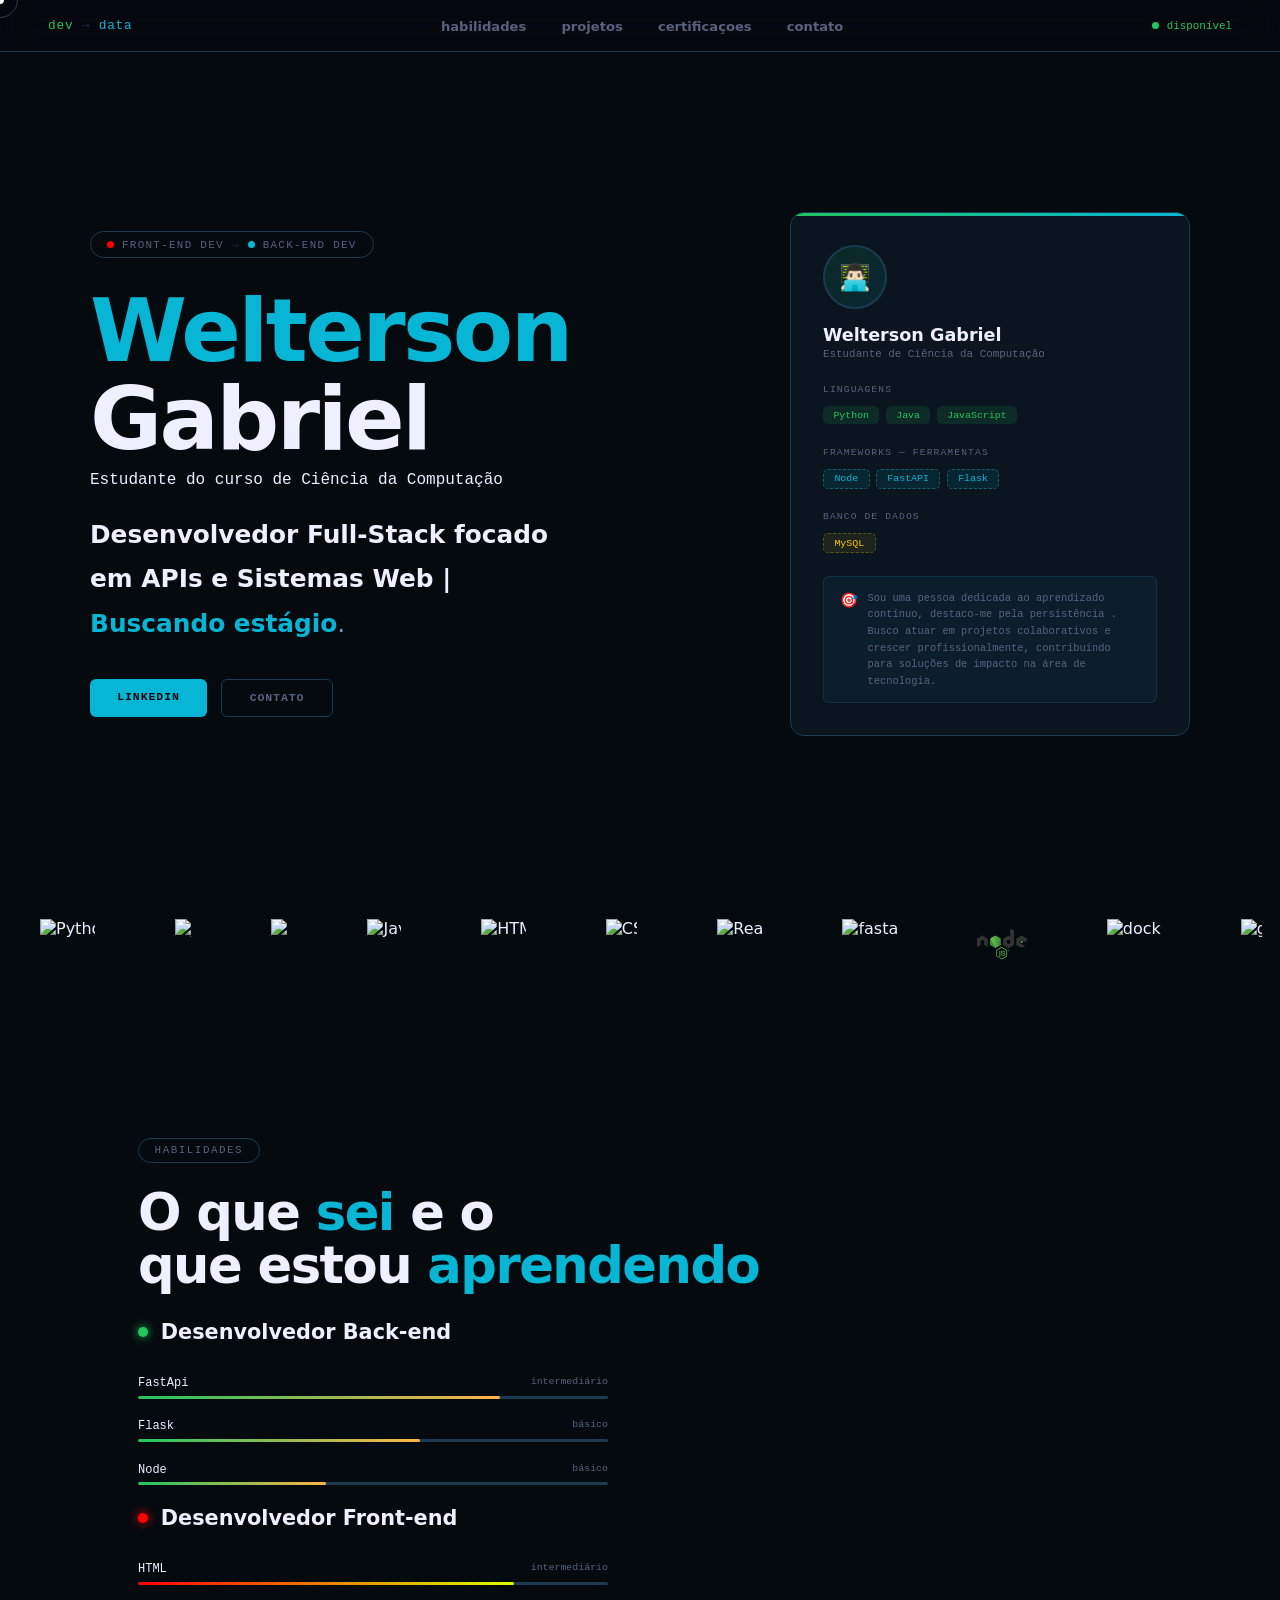
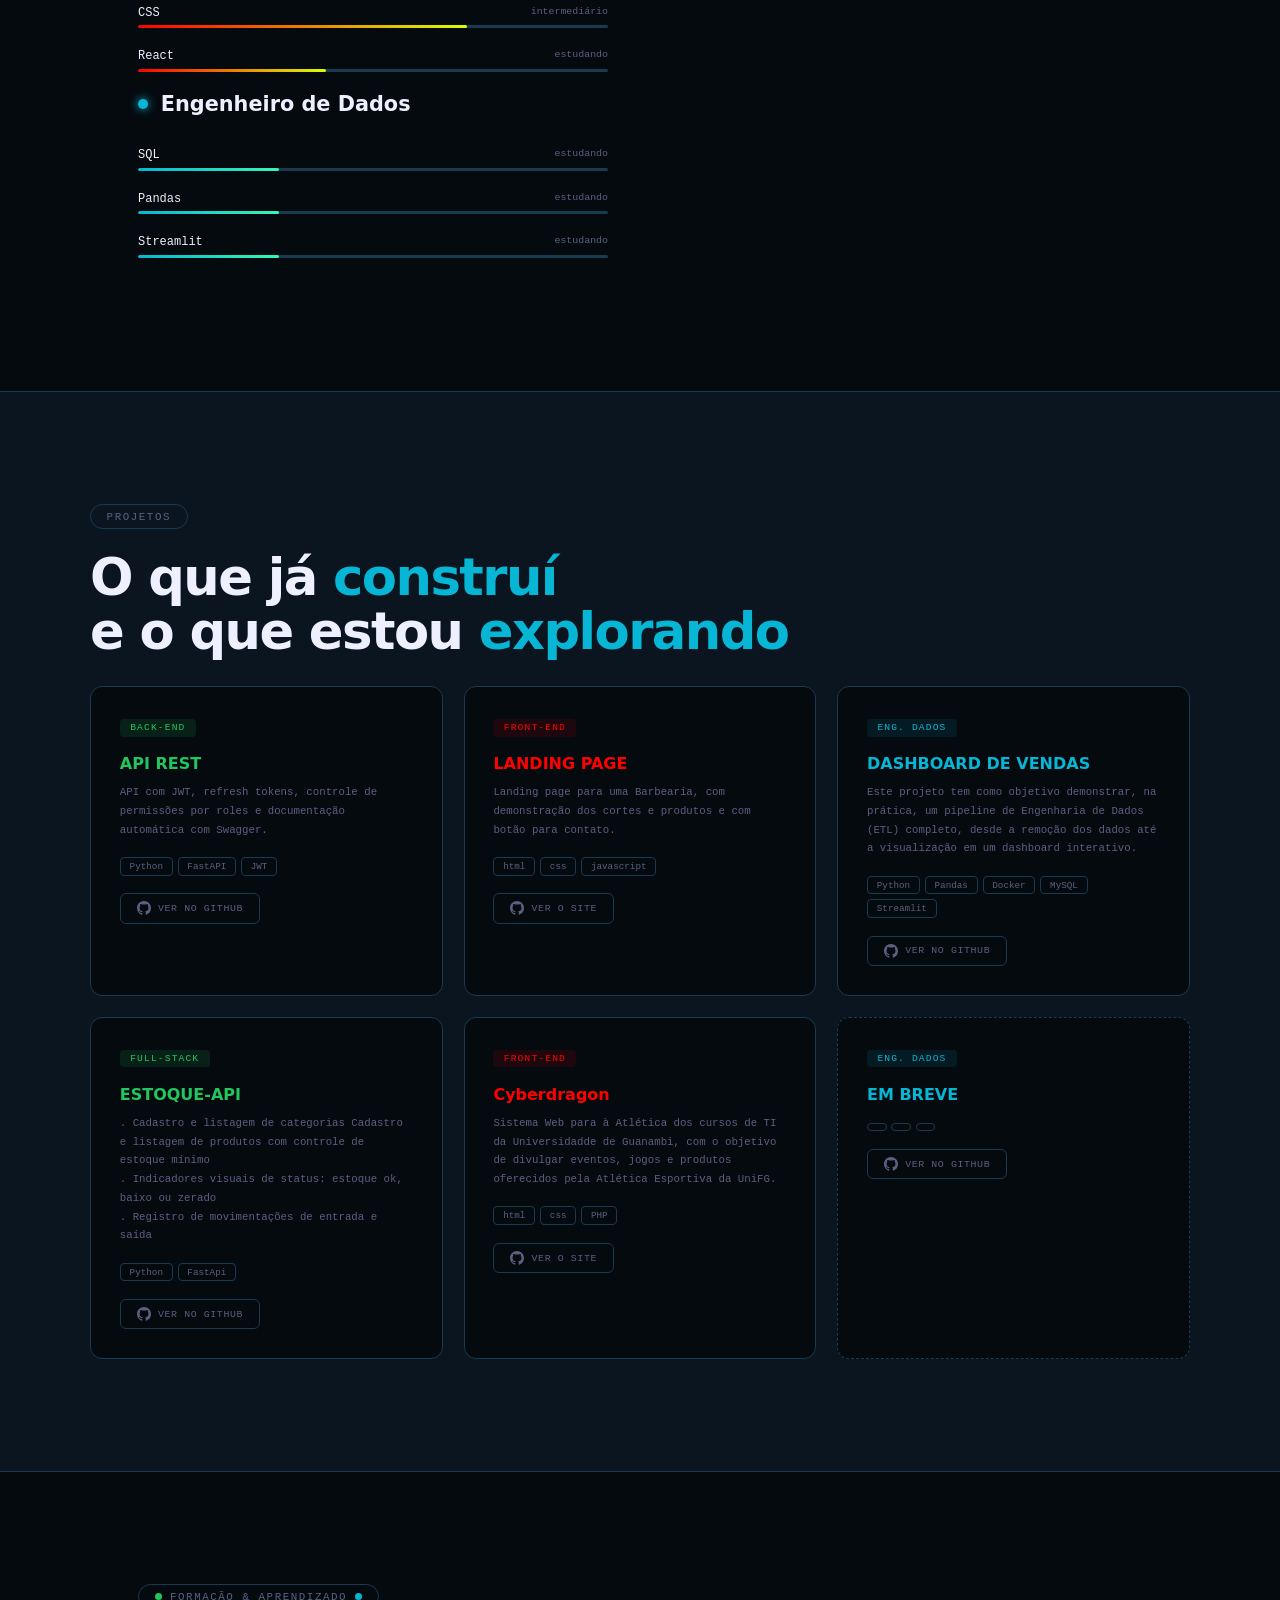
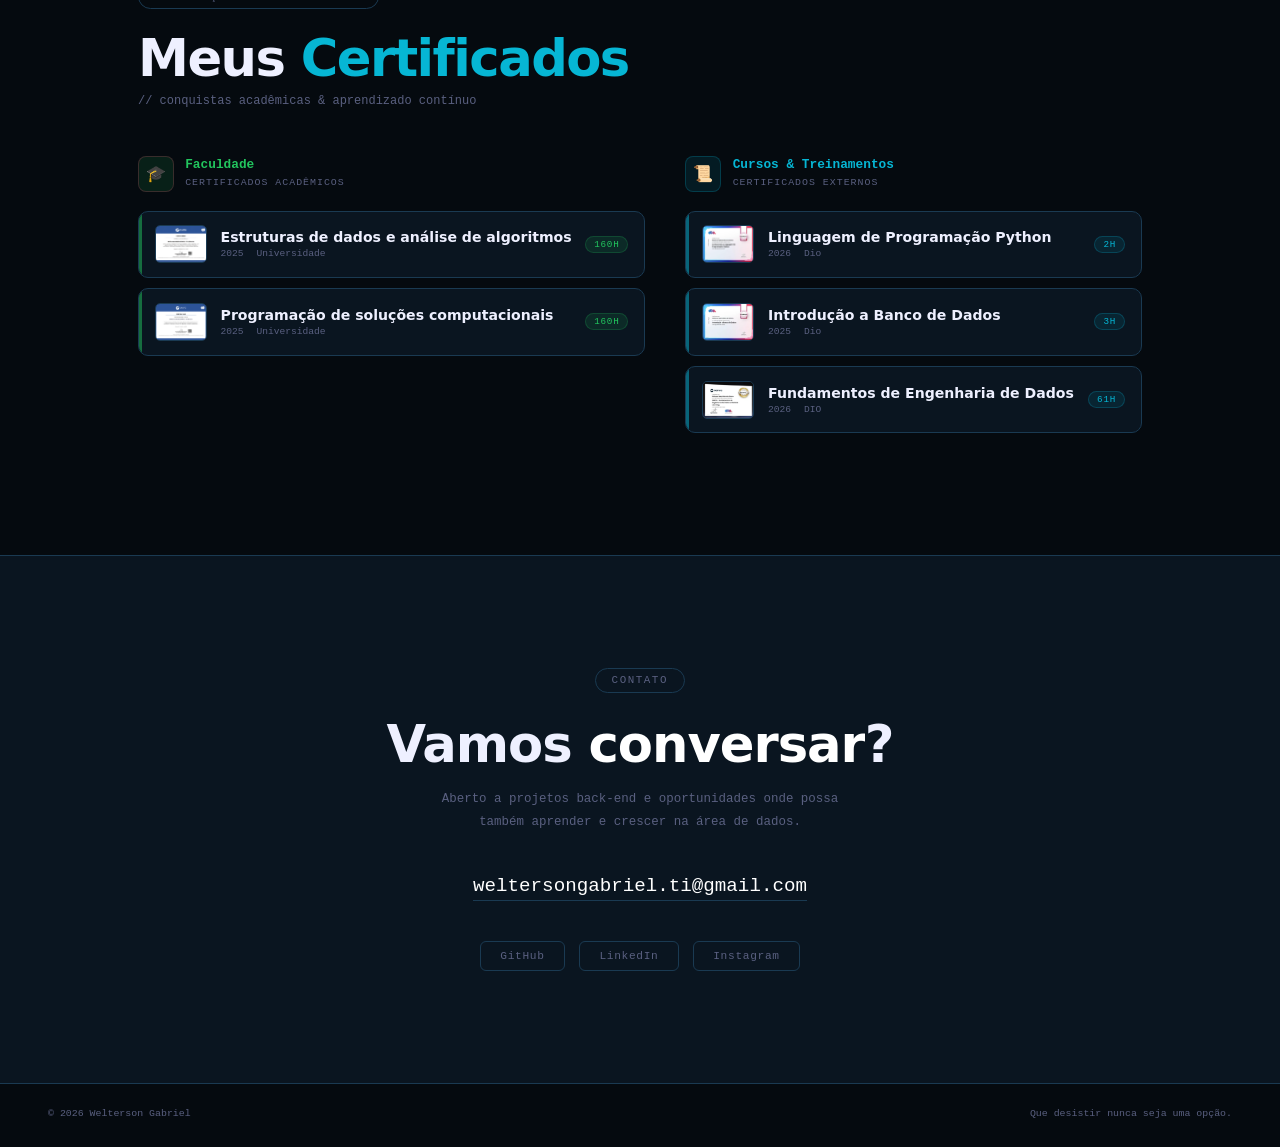
==== commit fd33f09c: "folder css" ====
--- a/index.html
+++ b/index.html
@@ -3,7 +3,17 @@
 <head>
     <meta charset="UTF-8">
     <meta name="viewport" content="width=device-width, initial-scale=1.0">
-    <link rel="stylesheet" href="style.css">
+
+    <link rel="stylesheet" href="./style/style.css">
+    <link rel="stylesheet" href="./style/nav.css">
+    <link rel="stylesheet" href="./style/hero.css">
+    <link rel="stylesheet" href="./style/profile-card.css">
+    <link rel="stylesheet" href="./style/skills.css">
+    <link rel="stylesheet" href="./style/projetos.css">
+    <link rel="stylesheet" href="./style/certificados.css">
+    <link rel="stylesheet" href="./style/contatato.css">
+    <link rel="stylesheet" href="./style/RESPONSIVE.css">
+    
     <link rel="icon" type="image/png" href="./img/favicon.png">
     <title>weltersongabriel</title>
 </head>
--- a/style/style.css
+++ b/style/style.css
@@ -0,0 +1,135 @@
+/* ══════════════════════════════════════════
+   VARIABLES & RESET
+══════════════════════════════════════════ */
+:root {
+  --bg: #050a0f;
+  --surface: #0a1520;
+  --surface2: #0f1e2e;
+  --be: #22C55E;
+  --de: #06B6D4;
+  --fe: #ff0000;
+  --be-dim: rgba(34,197,94,0.12);
+  --de-dim: rgba(6,182,212,0.10);
+  --text: #eef0ff;
+  --muted: #5a6080;
+  --border: #1a3a52;
+}
+
+*, *::before, *::after { margin: 0; padding: 0; box-sizing: border-box; }
+html { scroll-behavior: smooth; }
+body {
+  background: var(--bg);
+  color: var(--text);
+  font-family: system-ui, -apple-system, BlinkMacSystemFont, 'Segoe UI', Roboto, Oxygen, Ubuntu, Cantarell, 'Open Sans', 'Helvetica Neue', sans-serif;
+  overflow-x: hidden;
+  /* cursor: none removido em mobile para não quebrar UX */
+}
+
+/* Cursor customizado só em desktop */
+@media (pointer: fine) {
+  body { cursor: none; }
+  .btn, .proj-card, .cert-card, .proj-github-btn, .cl { cursor: none; }
+}
+
+/* ══════════════════════════════════════════
+   SCROLLBAR
+══════════════════════════════════════════ */
+::-webkit-scrollbar { width: 3px; }
+::-webkit-scrollbar-thumb { background: linear-gradient(var(--be), var(--de)); }
+
+/* ══════════════════════════════════════════
+   CURSOR (só desktop)
+══════════════════════════════════════════ */
+.cur { position: fixed; pointer-events: none; z-index: 9999; }
+#cur-dot {
+  width: 8px; height: 8px; background: #fff;
+  border-radius: 50%; transform: translate(-50%, -50%);
+}
+#cur-ring {
+  width: 36px; height: 36px;
+  border: 1.5px solid rgba(255,255,255,0.2);
+  border-radius: 50%; transform: translate(-50%, -50%);
+  transition: width .2s, height .2s, border-color .2s;
+}
+@media (pointer: coarse) { .cur { display: none; } }
+
+/* ══════════════════════════════════════════
+   BG CANVAS
+══════════════════════════════════════════ */
+#bg-canvas { position: fixed; inset: 0; z-index: 0; pointer-events: none; opacity: 0.022; }
+
+/* ══════════════════════════════════════════
+   FOOTER
+══════════════════════════════════════════ */
+footer {
+  padding: 1.5rem 3rem;
+  border-top: 1px solid var(--border);
+  display: flex; justify-content: space-between; align-items: center;
+}
+footer span { font-family: 'Space Mono', monospace; font-size: .62rem; color: var(--muted); }
+
+/* ══════════════════════════════════════════
+   SECTION HEADINGS
+══════════════════════════════════════════ */
+.sec-eyebrow {
+  display: inline-flex; align-items: center; gap: 0.5rem;
+  font-family: 'Space Mono', monospace; font-size: .68rem;
+  letter-spacing: .14em; text-transform: uppercase;
+  padding: .35rem 1rem; border-radius: 100px;
+  border: 1px solid var(--border); color: var(--muted);
+  margin-bottom: 1.4rem;
+  opacity: 0; animation: up .5s .05s forwards;
+}
+.sec-eyebrow .dot-be,
+.dot-be { width: 7px; height: 7px; border-radius: 50%; background: var(--be); display: inline-block; }
+.sec-eyebrow .dot-de,
+.dot-de { width: 7px; height: 7px; border-radius: 50%; background: var(--de); display: inline-block; }
+.dot { width: 7px; height: 7px; border-radius: 50%; display: inline-block; }
+
+.sec-title {
+  font-size: clamp(1.8rem, 5vw, 3.2rem);
+  font-weight: 900; letter-spacing: -0.03em; line-height: 1.05;
+  margin-bottom: 0.5rem;
+  opacity: 0; animation: up .5s .18s forwards;
+}
+.sec-title .be { color: var(--be); }
+.sec-title .de { color: var(--de); }
+.sec-title .grad {
+  background: linear-gradient(110deg, var(--be) 0%, #ffb347 50%, var(--de) 100%);
+  -webkit-background-clip: text; background-clip: text; -webkit-text-fill-color: transparent;
+}
+
+.sec-sub {
+  font-family: 'Space Mono', monospace; font-size: .75rem;
+  color: var(--muted); margin-bottom: 3rem;
+  opacity: 0; animation: up .5s .3s forwards;
+}
+
+.be { color: var(--be); }
+.de { color: var(--de); }
+.bbe { color: #06B6D4; }
+
+/* ══════════════════════════════════════════
+   REVEAL ANIMATION
+══════════════════════════════════════════ */
+.reveal { opacity: 0; transform: translateY(26px); transition: opacity .65s ease, transform .65s ease; }
+.reveal.v { opacity: 1; transform: none; }
+.reveal.d1 { transition-delay: .05s; } .reveal.d2 { transition-delay: .12s; }
+.reveal.d3 { transition-delay: .19s; } .reveal.d4 { transition-delay: .26s; }
+.reveal.d5 { transition-delay: .33s; } .reveal.d6 { transition-delay: .4s; }
+
+/* ══════════════════════════════════════════
+   KEYFRAMES
+══════════════════════════════════════════ */
+@keyframes cardIn { from { opacity: 0; transform: translateY(10px); } to { opacity: 1; transform: none; } }
+
+/* ══════════════════════════════════════════
+   STRIP (se existir)
+══════════════════════════════════════════ */
+.strip { display: flex; flex-wrap: wrap; gap: 2.5rem; }
+
+/* ══════════════════════════════════════════
+   JOURNEY
+══════════════════════════════════════════ */
+#journey { padding: 7rem 3rem; }
+.journey-cards { display: grid; grid-template-columns: repeat(auto-fit, minmax(260px, 1fr)); gap: 1.5rem; }
--- a/style/nav.css
+++ b/style/nav.css
@@ -0,0 +1,43 @@
+/* ══════════════════════════════════════════
+   NAV
+══════════════════════════════════════════ */
+nav {
+  position: fixed; top: 0; left: 0; right: 0; z-index: 200;
+  padding: 1rem 3rem;
+  display: flex; justify-content: space-between; align-items: center;
+  background: rgba(7,8,15,0.9); backdrop-filter: blur(16px);
+  border-bottom: 1px solid var(--border);
+}
+.nav-logo {
+  font-family: 'Space Mono', monospace; font-size: 0.8rem; letter-spacing: 0.06em;
+}
+.nav-logo .be { color: var(--be); }
+.nav-logo .de { color: var(--de); }
+.nav-links { display: flex; gap: 2.2rem; list-style: none; }
+.nav-links a {
+  font-size: 0.82rem; font-weight: 600; color: var(--muted);
+  text-decoration: none; transition: color .2s;
+}
+.nav-links a:hover { color: var(--text); }
+.nav-dot {
+  display: flex; align-items: center; gap: 0.5rem;
+  font-family: 'Space Mono', monospace; font-size: 0.68rem; color: var(--be);
+}
+.ndot {
+  width: 7px; height: 7px; border-radius: 50%;
+  background: var(--be); animation: pulse 2s infinite;
+}
+
+/* Menu hambúrguer (mobile) */
+.nav-toggle {
+  display: none;
+  flex-direction: column; gap: 5px;
+  background: none; border: none; cursor: pointer; padding: 4px;
+}
+.nav-toggle span {
+  display: block; width: 22px; height: 2px;
+  background: var(--text); border-radius: 2px;
+  transition: all .3s;
+}
+
+@keyframes pulse { 50% { opacity: .3; transform: scale(.6); } }
--- a/style/hero.css
+++ b/style/hero.css
@@ -0,0 +1,66 @@
+/* ══════════════════════════════════════════
+   HERO
+══════════════════════════════════════════ */
+#hero {
+  min-height: 100vh; display: flex; align-items: center;
+  padding: 6rem 3rem 3rem;
+}
+.hero-inner {
+  width: 100%; max-width: 1100px; margin: 0 auto;
+  display: grid; grid-template-columns: 1fr 400px; gap: 5rem; align-items: center;
+}
+
+.hero-tag {
+  display: inline-flex; align-items: center; gap: 0.5rem;
+  font-family: 'Space Mono', monospace; font-size: 0.68rem;
+  letter-spacing: 0.12em; text-transform: uppercase;
+  padding: 0.4rem 1rem; border-radius: 100px;
+  border: 1px solid var(--border);
+  color: var(--muted); margin-bottom: 1.8rem;
+  opacity: 0; animation: up .5s .1s forwards;
+}
+.hero-tag .dot-be { width: 7px; height: 7px; border-radius: 50%; background: var(--be); }
+.hero-tag .dot-de { width: 7px; height: 7px; border-radius: 50%; background: var(--de); }
+.hero-tag .dot-fe { width: 7px; height: 7px; border-radius: 50%; background: var(--fe); }
+
+h1.hero-name {
+  font-size: clamp(2.4rem, 8vw, 5.5rem);
+  font-weight: 900; line-height: 1.0; letter-spacing: -0.03em;
+  margin-bottom: 0.5rem;
+  opacity: 0; animation: up .5s .25s forwards;
+}
+.hero-name .grad {
+  background: var(--de);
+  -webkit-background-clip: text; background-clip: text; -webkit-text-fill-color: transparent;
+}
+
+.hero-role {
+  font-family: 'Space Mono', monospace; font-size: clamp(0.75rem, 2.5vw, 1rem);
+  color: var(--muted); margin-bottom: 1.5rem;
+  opacity: 0; animation: up .5s .38s forwards;
+}
+.hero-role .hl { color: var(--text); }
+
+.hero-bio {
+  font-size: clamp(1rem, 3vw, 1.55rem); line-height: 1.8; color: #8a90b8;
+  max-width: 500px; margin-bottom: 2rem;
+  opacity: 0; animation: up .5s .5s forwards;
+}
+.hero-bio strong { color: var(--text); font-weight: 600; }
+
+.hero-ctas {
+  display: flex; gap: 0.9rem; flex-wrap: wrap;
+  opacity: 0; animation: up .5s .62s forwards;
+}
+.btn {
+  padding: .72rem 1.7rem; font-family: 'Space Mono', monospace;
+  font-size: .72rem; letter-spacing: .08em; text-transform: uppercase;
+  text-decoration: none; border-radius: 6px;
+  transition: all .2s; font-weight: 700; display: inline-block;
+}
+.btn-be { background: var(--de); color: var(--bg); }
+.btn-be:hover { filter: brightness(1.15); box-shadow: 0 0 28px rgba(6,182,212,.4); }
+.btn-outline { background: transparent; border: 1.5px solid var(--border); color: var(--muted); }
+.btn-outline:hover { border-color: rgba(255,255,255,.3); color: var(--text); }
+
+@keyframes up { from { opacity: 0; transform: translateY(20px); } to { opacity: 1; transform: none; } }
--- a/style/profile-card.css
+++ b/style/profile-card.css
@@ -0,0 +1,48 @@
+/* ══════════════════════════════════════════
+   PROFILE CARD
+══════════════════════════════════════════ */
+.profile-card {
+  opacity: 0; animation: up .7s .45s forwards;
+  background: var(--surface);
+  border: 1px solid var(--border); border-radius: 14px;
+  padding: 2rem; position: relative; overflow: hidden;
+}
+.profile-card::before {
+  content: ''; position: absolute; top: 0; left: 0; right: 0; height: 3px;
+  background: linear-gradient(90deg, var(--be), var(--de));
+}
+.pc-avatar {
+  width: 64px; height: 64px; border-radius: 50%;
+  background: linear-gradient(135deg, var(--be-dim), var(--de-dim));
+  border: 2px solid var(--border);
+  display: flex; align-items: center; justify-content: center;
+  font-size: 1.6rem; margin-bottom: 1rem;
+}
+.pc-name { font-size: 1.1rem; font-weight: 800; margin-bottom: .2rem; }
+.pc-title { font-family: 'Space Mono', monospace; font-size: .68rem; color: var(--muted); margin-bottom: 1.5rem; }
+
+.pc-section { margin-bottom: 1.4rem; }
+.pc-label {
+  font-family: 'Space Mono', monospace; font-size: .6rem;
+  letter-spacing: .12em; text-transform: uppercase; color: var(--muted);
+  margin-bottom: .7rem;
+}
+.pc-skills { display: flex; flex-wrap: wrap; gap: .4rem; }
+.pcs {
+  font-family: 'Space Mono', monospace; font-size: .62rem;
+  padding: .22rem .65rem; border-radius: 5px;
+}
+.pcs.be { background: var(--be-dim); color: var(--be); }
+.pcs.de { background: var(--de-dim); color: var(--de); border: 1px dashed rgba(56,217,245,.3); }
+.pcs.learning { background: rgba(255,200,0,.08); color: #ffc800; border: 1px dashed rgba(255,200,0,.3); }
+
+.learning-note {
+  font-family: 'Space Mono', monospace; font-size: .65rem;
+  color: var(--muted); line-height: 1.6;
+  padding: .8rem 1rem;
+  background: rgba(56,217,245,.05);
+  border: 1px solid rgba(56,217,245,.1);
+  border-radius: 6px;
+  display: flex; gap: .6rem; align-items: flex-start;
+}
+.learning-note .icon { font-size: .9rem; flex-shrink: 0; margin-top: .05rem; }
--- a/style/skills.css
+++ b/style/skills.css
@@ -0,0 +1,30 @@
+/* ══════════════════════════════════════════
+   SKILLS
+══════════════════════════════════════════ */
+#skills { padding: 7rem 3rem; max-width: 1100px; margin: 0 auto; }
+.skills-wrap { display: grid; grid-template-columns: 1fr 1fr; gap: 4rem; }
+
+.sk-col-head { display: flex; align-items: center; gap: .8rem; margin-bottom: 2rem; }
+.sk-dot { width: 10px; height: 10px; border-radius: 50%; }
+.sk-dot.be { background: var(--be); box-shadow: 0 0 10px var(--be); }
+.sk-dot.de { background: var(--de); box-shadow: 0 0 10px var(--de); }
+.sk-dot.fe { background: red; box-shadow: 0 0 10px var(--fe); }
+.sk-col-title { font-size: 1.3rem; font-weight: 800; }
+
+.sk-item { margin-bottom: 1.3rem; }
+.sk-row { display: flex; justify-content: space-between; margin-bottom: .35rem; }
+.sk-name { font-family: 'Space Mono', monospace; font-size: .75rem; }
+.sk-meta { font-family: 'Space Mono', monospace; font-size: .62rem; color: var(--muted); }
+.sk-track { height: 3px; background: var(--border); border-radius: 2px; overflow: hidden; }
+.sk-fill { height: 100%; border-radius: 2px; width: 0%; transition: width 1.2s cubic-bezier(.16,1,.3,1); }
+.sk-fill.be { background: linear-gradient(90deg, var(--be), #ffb347); }
+.sk-fill.de { background: linear-gradient(90deg, var(--de), #38f5b5); }
+.sk-fill.fe { background: linear-gradient(90deg, var(--fe), rgb(217,255,0)); }
+.sk-fill.learn { background: linear-gradient(90deg, #ffc800, #ffb347); }
+
+.learning-badge {
+  display: inline-block; font-family: 'Space Mono', monospace;
+  font-size: .58rem; padding: .15rem .5rem; border-radius: 4px;
+  background: rgba(255,200,0,.1); color: #ffc800;
+  border: 1px dashed rgba(255,200,0,.3); margin-left: .5rem;
+}
--- a/style/projetos.css
+++ b/style/projetos.css
@@ -0,0 +1,64 @@
+/* ══════════════════════════════════════════
+   PROJECTS
+══════════════════════════════════════════ */
+#projects {
+  padding: 7rem 3rem;
+  background: var(--surface);
+  border-top: 1px solid var(--border); border-bottom: 1px solid var(--border);
+}
+.proj-inner { max-width: 1100px; margin: 0 auto; }
+.proj-grid { display: grid; grid-template-columns: repeat(3, 1fr); gap: 1.3rem; }
+
+.proj-card {
+  background: var(--bg); border: 1px solid var(--border);
+  border-radius: 12px; padding: 1.8rem;
+  transition: transform .25s, border-color .25s, box-shadow .25s;
+  position: relative; overflow: hidden;
+}
+.proj-card::before {
+  content: ''; position: absolute; top: 0; left: 0; right: 0; height: 3px; opacity: 0; transition: opacity .3s;
+}
+.proj-card.be::before { background: linear-gradient(90deg, var(--be), #ffb347); }
+.proj-card.de::before { background: linear-gradient(90deg, var(--de), #38f5b5); }
+.proj-card.fe::before { background: linear-gradient(90deg, var(--fe), #e6af0c); }
+.proj-card:hover { transform: translateY(-5px); }
+.proj-card.be:hover { border-color: var(--be); box-shadow: 0 12px 40px rgba(34,197,94,.12); }
+.proj-card.de:hover { border-color: var(--de); box-shadow: 0 12px 40px rgba(56,217,245,.10); }
+.proj-card.fe:hover { border-color: var(--fe); box-shadow: 0 12px 40px rgba(209,10,10,.10); }
+.proj-card:hover::before { opacity: 1; }
+
+.proj-type {
+  font-family: 'Space Mono', monospace; font-size: .6rem;
+  letter-spacing: .12em; text-transform: uppercase;
+  padding: .2rem .65rem; border-radius: 4px;
+  display: inline-block; margin-bottom: 1.1rem;
+}
+.proj-type.be { background: var(--be-dim); color: var(--be); }
+.proj-type.de { background: var(--de-dim); color: var(--de); }
+.proj-type.fe { background: rgba(255,0,0,.1); color: var(--fe); }
+
+.proj-name { font-size: 1rem; font-weight: 800; margin-bottom: .5rem; line-height: 1.3; }
+.proj-desc {
+  font-family: 'Space Mono', monospace; font-size: .67rem;
+  color: var(--muted); line-height: 1.75; margin-bottom: 1.1rem;
+}
+.proj-tags { display: flex; flex-wrap: wrap; gap: .3rem; }
+.ptag {
+  font-family: 'Space Mono', monospace; font-size: .58rem;
+  padding: .18rem .55rem; border-radius: 4px;
+  border: 1px solid var(--border); color: var(--muted);
+}
+
+.proj-github-btn {
+  display: inline-flex; align-items: center; gap: .45rem;
+  margin-top: 1.1rem;
+  font-family: 'Space Mono', monospace; font-size: .62rem;
+  letter-spacing: .06em; text-transform: uppercase; text-decoration: none;
+  padding: .45rem 1rem; border-radius: 6px;
+  border: 1px solid var(--border); color: var(--muted);
+  background: transparent; transition: all .2s;
+}
+.proj-github-btn:hover { color: var(--be); border-color: var(--be); background: var(--be-dim); box-shadow: 0 0 14px rgba(34,197,94,.15); }
+.proj-github-btn.fe:hover { color: var(--fe); border-color: var(--fe); background: rgba(255,0,0,.08); box-shadow: 0 0 14px rgba(255,0,0,.12); }
+.proj-github-btn.de:hover { color: var(--de); border-color: var(--de); }
+.proj-github-btn.be:hover { color: var(--be); border-color: var(--be); }
--- a/style/certificados.css
+++ b/style/certificados.css
@@ -0,0 +1,125 @@
+/* ══════════════════════════════════════════
+   CERTIFICATES
+══════════════════════════════════════════ */
+#certificates {
+  padding: 7rem 3rem;
+  max-width: 1100px;
+  margin: 0 auto;
+  position: relative;
+}
+
+.cert-grid {
+  display: grid;
+  grid-template-columns: 1fr 1fr;
+  gap: 2.5rem;
+  max-width: 1060px;
+  margin: 0 auto;
+  opacity: 0; animation: up .5s .4s forwards;
+}
+
+/* ── Column header ── */
+.col-label {
+  display: flex; align-items: center; gap: 0.75rem;
+  margin-bottom: 1.4rem;
+}
+.col-label-icon {
+  width: 38px; height: 38px; border-radius: 8px;
+  display: flex; align-items: center; justify-content: center;
+  font-size: 1.1rem; flex-shrink: 0;
+}
+.col-label-icon.be-icon { background: var(--be-dim); border: 1px solid rgba(255,95,126,0.2); }
+.col-label-icon.de-icon { background: var(--de-dim); border: 1px solid rgba(0,212,255,0.18); }
+
+.col-label-text { font-family: 'Space Mono', monospace; }
+.col-label-text strong { display: block; font-size: 0.82rem; font-weight: 700; letter-spacing: 0.04em; }
+.col-label-text span { font-size: 0.66rem; color: var(--muted); letter-spacing: 0.1em; text-transform: uppercase; }
+.be-col .col-label-text strong { color: var(--be); }
+.de-col .col-label-text strong { color: var(--de); }
+
+/* ── Col head (alt) ── */
+.col-head { display: flex; align-items: center; gap: 0.7rem; margin-bottom: 1.2rem; }
+.col-icon { width: 36px; height: 36px; border-radius: 8px; display: flex; align-items: center; justify-content: center; font-size: 1rem; }
+.col-icon.be-i { background: var(--be-dim); border: 1px solid rgba(255,95,126,0.2); }
+.col-icon.de-i { background: var(--de-dim); border: 1px solid rgba(0,212,255,0.18); }
+.col-title { font-family: 'Space Mono', monospace; }
+.col-title strong { display: block; font-size: 0.8rem; }
+.col-title span { font-size: 0.62rem; color: var(--muted); letter-spacing: 0.1em; text-transform: uppercase; }
+.be-col .col-title strong { color: var(--be); }
+.de-col .col-title strong { color: var(--de); }
+
+/* ── Card ── */
+.cert-card {
+  background: var(--surface);
+  border: 1px solid var(--border);
+  border-radius: 10px;
+  padding: 0.85rem 1rem;
+  margin-bottom: 0.65rem;
+  display: flex; align-items: center; gap: 0.85rem;
+  position: relative; overflow: hidden;
+  transition: transform .2s, border-color .2s, box-shadow .2s;
+  animation: cardIn .35s ease both;
+}
+.cert-card::before {
+  content: ''; position: absolute; left: 0; top: 0; bottom: 0; width: 2.5px;
+  opacity: 0.5; transition: opacity .2s;
+}
+.be-col .cert-card::before { background: var(--be); }
+.de-col .cert-card::before { background: var(--de); }
+.cert-card:hover::before { opacity: 1; }
+.cert-card:hover { transform: translateY(-3px); }
+.be-col .cert-card:hover { border-color: rgba(34,197,94,0.3); box-shadow: 0 8px 28px rgba(34,197,94,0.07); }
+.de-col .cert-card:hover { border-color: rgba(0,212,255,0.25); box-shadow: 0 8px 28px rgba(0,212,255,0.06); }
+
+/* Thumbnail */
+.cert-thumb {
+  width: 52px; height: 38px; flex-shrink: 0;
+  border-radius: 5px; overflow: hidden;
+  border: 1px solid var(--border);
+  background: var(--surface2);
+  display: flex; align-items: center; justify-content: center;
+}
+.cert-thumb img { width: 100%; height: 100%; object-fit: cover; display: block; }
+.cert-thumb svg { opacity: 0.2; }
+
+/* Card info */
+.card-info { flex: 1; min-width: 0; }
+.card-name {
+  font-size: 0.88rem; font-weight: 600; color: var(--text);
+  white-space: nowrap; overflow: hidden; text-overflow: ellipsis;
+  margin-bottom: 3px;
+}
+.card-meta {
+  display: flex; gap: 0.8rem;
+  font-family: 'Space Mono', monospace; font-size: 0.6rem; color: var(--muted);
+}
+.card-meta svg { display: inline; vertical-align: middle; margin-right: 3px; margin-top: -1px; }
+
+/* Badge */
+.card-badge {
+  font-family: 'Space Mono', monospace; font-size: 0.58rem;
+  letter-spacing: 0.08em; text-transform: uppercase;
+  padding: 2px 8px; border-radius: 100px; flex-shrink: 0;
+}
+.be-col .card-badge { background: var(--be-dim); color: var(--be); border: 1px solid rgba(34,197,94,0.2); }
+.de-col .card-badge { background: var(--de-dim); color: var(--de); border: 1px solid rgba(0,212,255,0.18); }
+
+/* Card img wrap */
+.card-img-wrap {
+  width: 100%; aspect-ratio: 16/10;
+  border-radius: 7px; overflow: hidden;
+  margin-bottom: 0.85rem;
+  border: 1px solid var(--border);
+  background: var(--surface2); position: relative;
+}
+.card-img-wrap img { width: 100%; height: 100%; object-fit: cover; display: block; transition: transform .4s ease; }
+.cert-card:hover .card-img-wrap img { transform: scale(1.04); }
+.card-img-placeholder {
+  width: 100%; height: 100%;
+  display: flex; flex-direction: column;
+  align-items: center; justify-content: center; gap: 0.5rem;
+  font-family: 'Space Mono', monospace; font-size: 0.6rem;
+  letter-spacing: 0.1em; text-transform: uppercase; color: var(--muted);
+}
+.card-img-placeholder svg { opacity: 0.3; }
+.be-col .card-img-placeholder { border: 1.5px dashed rgba(255,95,126,0.15); border-radius: 7px; }
+.de-col .card-img-placeholder { border: 1.5px dashed rgba(0,212,255,0.12); border-radius: 7px; }
--- a/style/contatato.css
+++ b/style/contatato.css
@@ -0,0 +1,39 @@
+/* ══════════════════════════════════════════
+   CONTACT
+══════════════════════════════════════════ */
+#contact {
+  padding: 7rem 3rem;
+  background: var(--surface);
+  border-top: 1px solid var(--border);
+}
+.contact-inner { max-width: 700px; margin: 0 auto; text-align: center; }
+.contact-title {
+  font-size: clamp(1.8rem, 5vw, 3.2rem); font-weight: 900;
+  letter-spacing: -0.02em; line-height: 1.1; margin-bottom: 1rem;
+}
+.contact-title .grad {
+  background: #fff;
+  -webkit-background-clip: text; background-clip: text; -webkit-text-fill-color: transparent;
+}
+.contact-sub {
+  font-family: 'Space Mono', monospace; font-size: .78rem;
+  color: var(--muted); line-height: 1.85; margin-bottom: 2.5rem;
+}
+.contact-email {
+  display: inline-block; font-family: 'Space Mono', monospace;
+  font-size: clamp(.85rem, 2.5vw, 1.2rem);
+  background: #fff;
+  -webkit-background-clip: text; background-clip: text; -webkit-text-fill-color: transparent;
+  text-decoration: none; border-bottom: 1px solid var(--border);
+  padding-bottom: .2rem; transition: border-color .2s; margin-bottom: 2.5rem;
+  word-break: break-all;
+}
+.contact-email:hover { border-color: var(--be); }
+.contact-links { display: flex; justify-content: center; gap: .9rem; flex-wrap: wrap; }
+.cl {
+  font-family: 'Space Mono', monospace; font-size: .7rem;
+  text-decoration: none; color: var(--muted);
+  padding: .52rem 1.2rem; border: 1px solid var(--border);
+  border-radius: 6px; letter-spacing: .06em; transition: all .2s;
+}
+.cl:hover { color: var(--text); border-color: rgba(255,255,255,.25); }
--- a/style/RESPONSIVE.css
+++ b/style/RESPONSIVE.css
@@ -0,0 +1,134 @@
+/* ══════════════════════════════════════════
+   RESPONSIVE — TABLET (max 900px)
+══════════════════════════════════════════ */
+@media (max-width: 900px) {
+  .hero-inner { grid-template-columns: 1fr; gap: 3rem; }
+  .profile-card { max-width: 480px; }
+  .proj-grid { grid-template-columns: repeat(2, 1fr); }
+  .skills-wrap { grid-template-columns: 1fr; gap: 2.5rem; }
+  #skills { padding: 5rem 2rem; }
+  #projects { padding: 5rem 2rem; }
+  #journey { padding: 5rem 2rem; }
+  #contact { padding: 5rem 2rem; }
+  #certificates { padding: 5rem 2rem; }
+  .cert-grid { gap: 1.8rem; }
+}
+
+/* ══════════════════════════════════════════
+   RESPONSIVE — MOBILE (max 700px)
+══════════════════════════════════════════ */
+@media (max-width: 700px) {
+  /* Nav */
+  nav { padding: .85rem 1.3rem; }
+  .nav-links { display: none; }
+  .nav-toggle { display: flex; }
+  .nav-dot { display: none; }
+
+  /* Nav mobile aberta */
+  .nav-links.open {
+    display: flex; flex-direction: column;
+    position: fixed; top: 52px; left: 0; right: 0;
+    background: rgba(7,8,15,0.97); backdrop-filter: blur(16px);
+    padding: 1.5rem; gap: 1.2rem;
+    border-bottom: 1px solid var(--border);
+    z-index: 199;
+  }
+  .nav-links.open a { font-size: 1rem; }
+
+  /* Hero */
+  #hero { padding: 5.5rem 1.3rem 2.5rem; min-height: auto; }
+  .hero-inner { grid-template-columns: 1fr; gap: 2rem; }
+  .profile-card { display: none; }
+  .hero-tag { font-size: .6rem; }
+  .hero-ctas { flex-direction: column; gap: .7rem; }
+  .btn { text-align: center; width: 100%; padding: .85rem 1.5rem; font-size: .75rem; }
+
+  /* Skills */
+  #skills { padding: 4rem 1.3rem; }
+  .skills-wrap { grid-template-columns: 1fr; gap: 2rem; }
+
+  /* Projects */
+  #projects { padding: 4rem 1.3rem; }
+  .proj-grid { grid-template-columns: 1fr; }
+  .proj-card { padding: 1.4rem; }
+
+  /* Certificates */
+  #certificates { padding: 4rem 1.3rem; }
+  .cert-grid { grid-template-columns: 1fr; gap: 1.5rem; }
+  .card-name { white-space: normal; }
+
+  /* Journey */
+  #journey { padding: 4rem 1.3rem; }
+  .journey-cards { grid-template-columns: 1fr; }
+
+  /* Strip */
+  .strip { gap: 1.5rem; }
+
+  /* Contact */
+  #contact { padding: 4rem 1.3rem; }
+  .contact-sub { font-size: .7rem; }
+  .cl { font-size: .65rem; padding: .45rem .9rem; }
+
+  /* Footer */
+  footer {
+    flex-direction: column; gap: .5rem; text-align: center;
+    padding: 1.2rem 1.3rem;
+  }
+}
+
+/* ══════════════════════════════════════════
+   RESPONSIVE — SMALL MOBILE (max 420px)
+══════════════════════════════════════════ */
+@media (max-width: 420px) {
+  h1.hero-name { font-size: clamp(2rem, 10vw, 2.8rem); }
+  .hero-bio { font-size: 0.95rem; line-height: 1.65; }
+  .hero-role { font-size: 0.7rem; }
+  .sec-title { font-size: clamp(1.5rem, 7vw, 2.2rem); }
+  .proj-card { padding: 1.2rem; }
+  .proj-name { font-size: .92rem; }
+  .proj-desc { font-size: .63rem; }
+  .cert-card { flex-direction: column; align-items: flex-start; gap: .6rem; }
+  .cert-thumb { width: 100%; height: 80px; }
+  .card-meta { flex-wrap: wrap; gap: .5rem; }
+  #skills { padding: 3rem 1.1rem; }
+  #projects { padding: 3rem 1.1rem; }
+  #journey { padding: 3rem 1.1rem; }
+  #contact { padding: 3rem 1.1rem; }
+  #certificates { padding: 3rem 1.1rem; }
+  .contact-links { gap: .5rem; }
+  .cl { font-size: .6rem; padding: .4rem .7rem; }
+}
+
+
+.tech-icon {
+  height: 50px; /* Define uma altura fixa para todos */
+  width: auto;   /* Mantém a proporção da largura */
+  margin: 0 40px;
+  /* Opcional: deixa as imagens levemente cinzas e coloridas no hover */
+}
+
+.tech-icon:hover {
+  filter: grayscale(0%);
+}
+
+/* Garante que o container alinhe as imagens no centro verticalmente */
+.logos-slide {
+  display: inline-flex; /* Use flex para alinhar as imagens */
+  animation: 17s slide infinite linear; /* Verifique se o nome 'slide' bate com o de baixo */
+}
+
+@keyframes slide {
+  from {
+    transform: translateX(0);
+  }
+  to {
+    transform: translateX(-100%);
+  }
+}
+
+.logos {
+  overflow: hidden;
+  white-space: nowrap; /* Isso impede que as imagens quebrem para a linha de baixo */
+  position: relative;
+  width: 100%;
+}
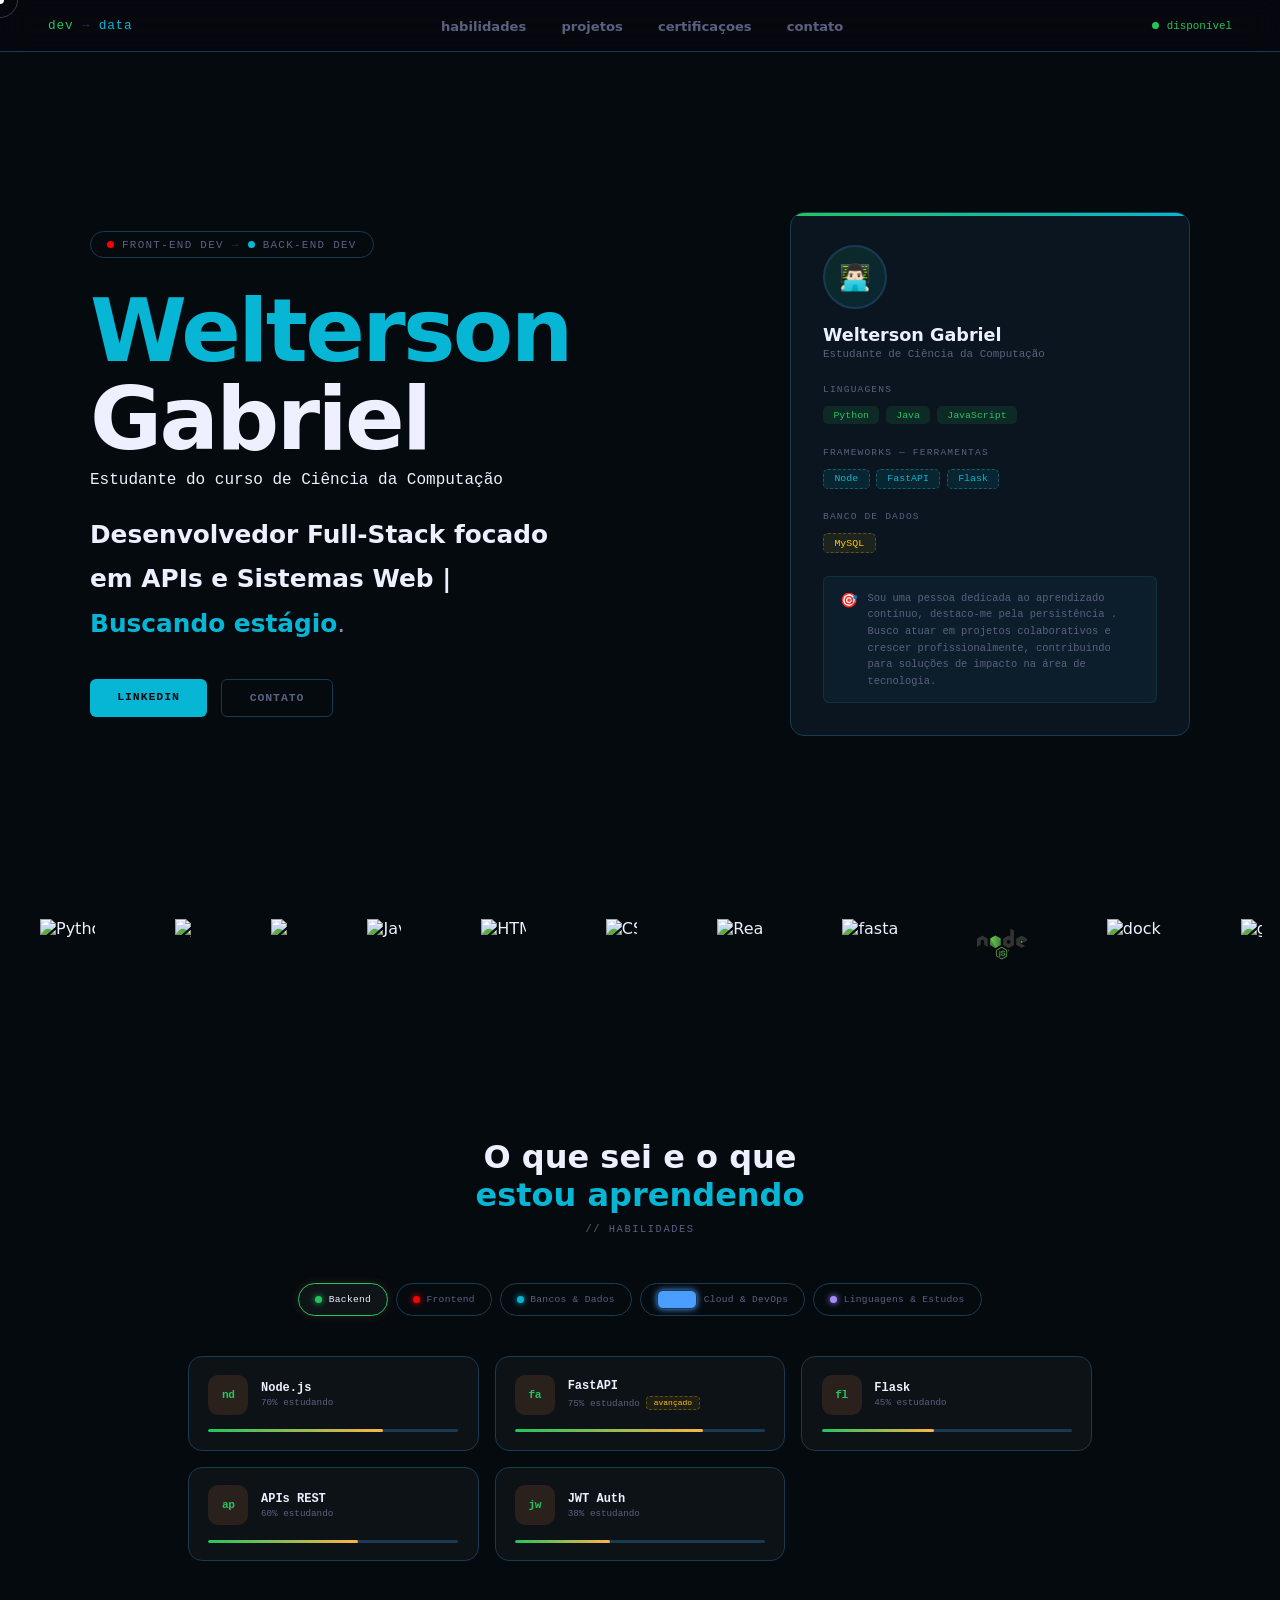
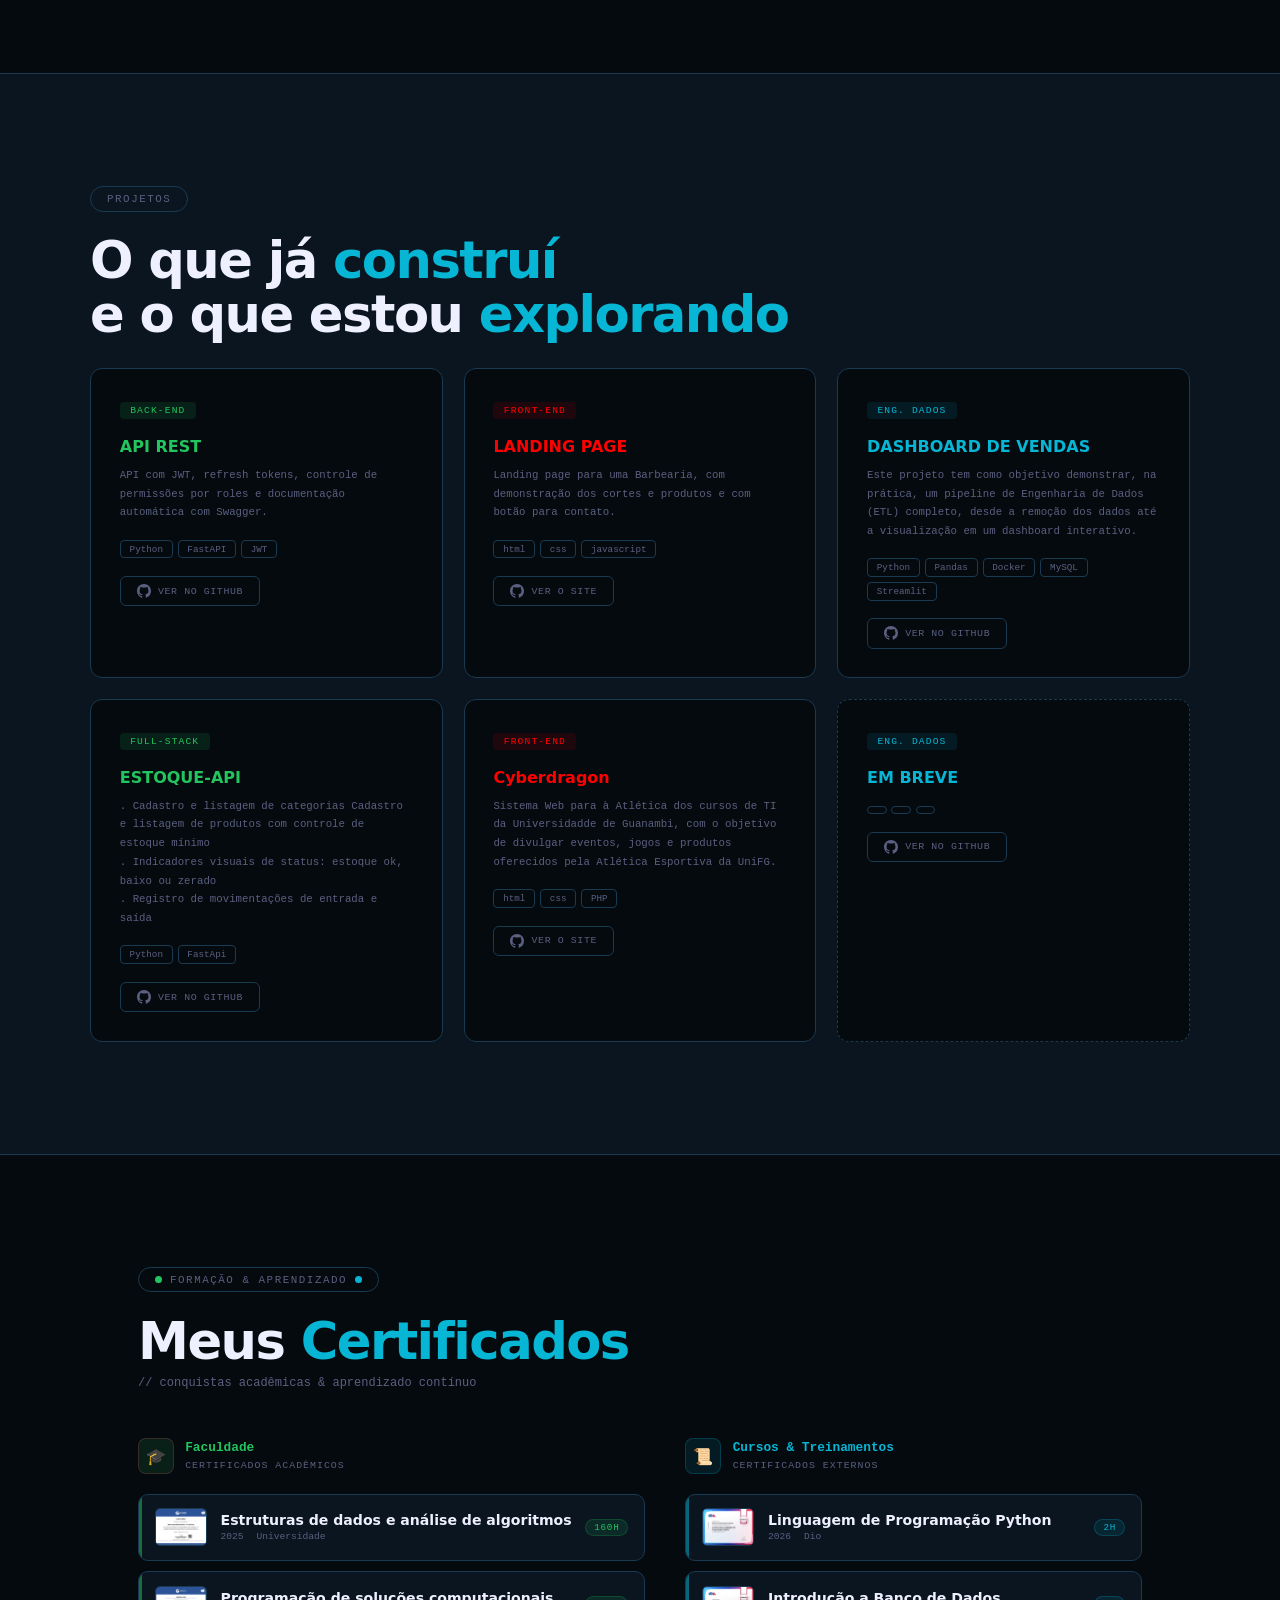
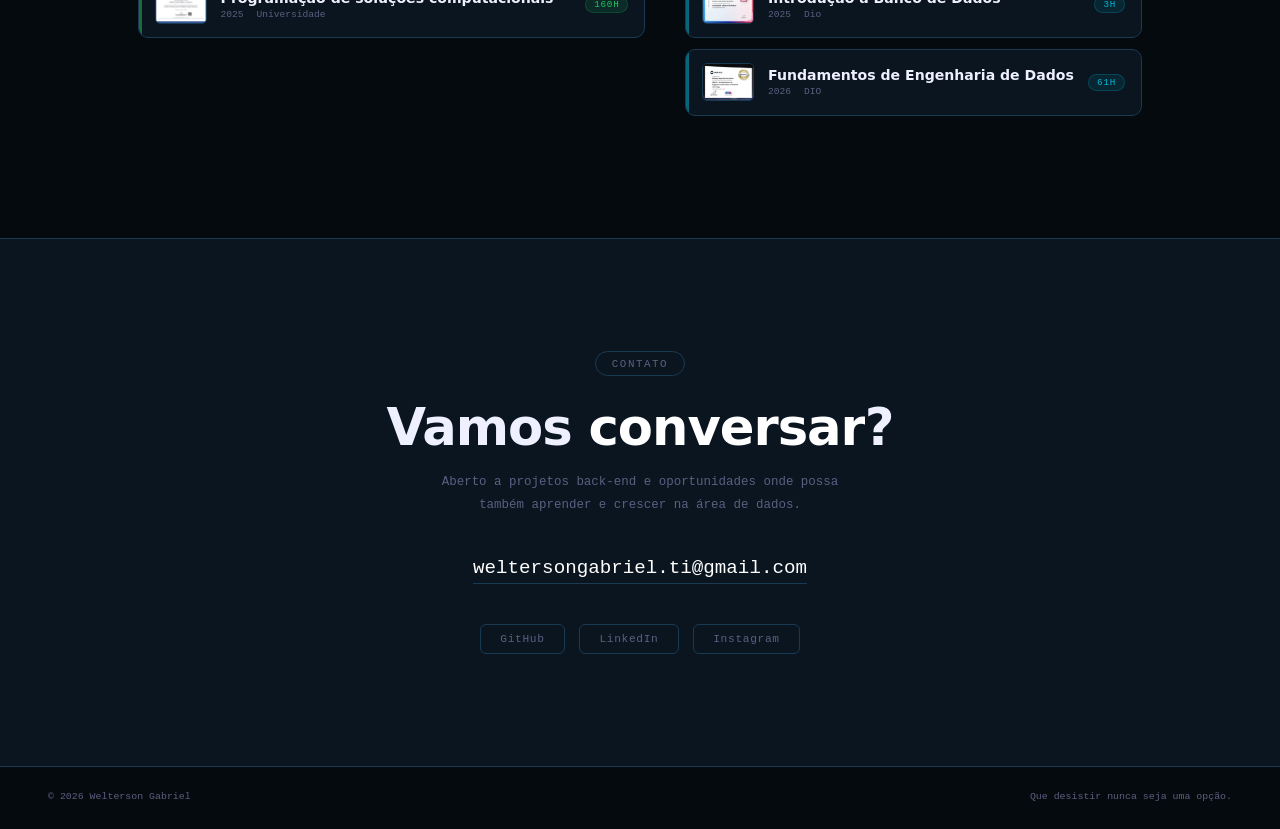
==== commit f8ec0800: "skills" ====
--- a/index.html
+++ b/index.html
@@ -13,7 +13,7 @@
     <link rel="stylesheet" href="./style/certificados.css">
     <link rel="stylesheet" href="./style/contatato.css">
     <link rel="stylesheet" href="./style/RESPONSIVE.css">
-    
+
     <link rel="icon" type="image/png" href="./img/favicon.png">
     <title>weltersongabriel</title>
 </head>
@@ -127,119 +127,30 @@
 <br><br><br>
 <!-- SKILLS -->
 <section id="skills">
-  <div class="sec-eyebrow">habilidades</div>
-  <h2 class="sec-title">O que <span class="bbe">sei</span> e o<br>que estou <span class="de">aprendendo</span></h2>
-  <br>
-  <div class="skills-wrap">
-    <!-- Back-end -->
-    <div>
-      <div class="sk-col-head reveal">
-        <div class="sk-dot be"></div>
-        <span class="sk-col-title">Desenvolvedor Back-end</span>
-      </div>
-      <div class="sk-item reveal d1">
-        <div class="sk-row"><span class="sk-name">FastApi</span><span class="sk-meta">intermediário</span></div>
-        <div class="sk-track"><div class="sk-fill be" data-w="77"></div></div>
-      </div>
-      <div class="sk-item reveal d2">
-        <div class="sk-row"><span class="sk-name">Flask</span><span class="sk-meta">básico</span></div>
-        <div class="sk-track"><div class="sk-fill be" data-w="60"></div></div>
-      </div>
-      <div class="sk-item reveal d3">
-        <div class="sk-row"><span class="sk-name">Node</span><span class="sk-meta">básico</span></div>
-        <div class="sk-track"><div class="sk-fill be" data-w="40"></div></div>
-      </div>
-      <!--
-      <div class="sk-item reveal d4">
-        <div class="sk-row"><span class="sk-name">Django</span><span class="sk-meta"></span></div>
-        <div class="sk-track"><div class="sk-fill be" data-w="0"></div></div>
-      </div>
-      
-      <div class="sk-item reveal d5">
-        <div class="sk-row"><span class="sk-name">Docker / REST</span><span class="sk-meta"></span></div>
-        <div class="sk-track"><div class="sk-fill be" data-w="75"></div></div>
-      </div>
-    </div>
-    -->
-
-    <!-- Data -->
-    <div>
-      <div class="sk-col-head reveal">
-        <div class="sk-dot fe"></div>
-        <span class="sk-col-title">Desenvolvedor Front-end</span>
-      </div>
-      <div class="sk-item reveal d1">
-        <div class="sk-row">
-          <span class="sk-name">HTML</span>
-          <span class="sk-meta">intermediário</span>
-        </div>
-        <div class="sk-track"><div class="sk-fill fe" data-w="80"></div></div>
-      </div>
-      <div class="sk-item reveal d2">
-        <div class="sk-row">
-          <span class="sk-name">CSS</span>
-          <span class="sk-meta">intermediário</span>
-        </div>
-        <div class="sk-track"><div class="sk-fill fe" data-w="70"></div></div>
-      </div>
-      <div class="sk-item reveal d3">
-        <div class="sk-row">
-          <span class="sk-name">React</span>
-          <span class="sk-meta">estudando</span>
-        </div>
-        <div class="sk-track"><div class="sk-fill fe" data-w="40"></div></div>
-      </div>
-      <!--
-      <div class="sk-item reveal d3">
-        <div class="sk-row">
-          <span class="sk-name">Apache Airflow <span class=""></span></span>
-          <span class="sk-meta">iniciante</span>
-        </div>
-        <div class="sk-track"><div class="sk-fill learn" data-w="30"></div></div>
-      </div>
-      <div class="sk-item reveal d4">
-        <div class="sk-row">
-          <span class="sk-name">dbt <span class=""></span></span>
-          <span class="sk-meta">iniciante</span>
-        </div>
-        <div class="sk-track"><div class="sk-fill learn" data-w="25"></div></div>
-      </div>
-      <div class="sk-item reveal d5">
-        <div class="sk-row">
-          <span class="sk-name">Apache Spark <span class=""></span></span>
-          <span class="sk-meta">iniciante</span>
-        </div>
-        <div class="sk-track"><div class="sk-fill learn" data-w="20"></div></div>
-      </div>
-    </div>
-    -->
-  </div>
-  <!--Front-->
-  <div class="sk-col-head reveal">
-        <div class="sk-dot de"></div>
-        <span class="sk-col-title">Engenheiro de Dados</span>
-      </div>
-      <div class="sk-item reveal d1">
-        <div class="sk-row">
-          <span class="sk-name">SQL</span>
-          <span class="sk-meta">estudando</span>
-        </div>
-        <div class="sk-track"><div class="sk-fill de" data-w="30"></div></div>
-      </div>
-      <div class="sk-item reveal d2">
-        <div class="sk-row">
-          <span class="sk-name">Pandas</span>
-          <span class="sk-meta">estudando</span>
-        </div>
-        <div class="sk-track"><div class="sk-fill de" data-w="30"></div></div>
-      </div>
-       <div class="sk-item reveal d3">
-        <div class="sk-row">
-          <span class="sk-name">Streamlit</span>
-          <span class="sk-meta">estudando</span>
-        </div>
-        <div class="sk-track"><div class="sk-fill de" data-w="30"></div></div>
-      </div>
+  <div class="skills-header">
+    <h2>O que sei e o que <br><span>estou aprendendo</span></h2>
+    <p class="skills-sub">// habilidades</p>
+  </div>
+ 
+  <div class="sk-tabs" role="tablist">
+    <button class="sk-tab active" data-cat="backend" role="tab" aria-selected="true">
+      <span class="tab-dot be"></span> Backend
+    </button>
+    <button class="sk-tab" data-cat="frontend" role="tab">
+      <span class="tab-dot fe"></span> Frontend
+    </button>
+    <button class="sk-tab" data-cat="dados" role="tab">
+      <span class="tab-dot de"></span> Bancos &amp; Dados
+    </button>
+    <button class="sk-tab" data-cat="cloud" role="tab">
+      <span class="tab-dot cl"></span> Cloud &amp; DevOps
+    </button>
+    <button class="sk-tab" data-cat="linguagens" role="tab">
+      <span class="tab-dot ln"></span> Linguagens &amp; Estudos
+    </button>
+  </div>
+ 
+  <div class="sk-grid" id="sk-grid"></div>
 </section>
 
 <!-- PROJECTS -->
--- a/style/skills.css
+++ b/style/skills.css
@@ -1,30 +1,167 @@
-/* ══════════════════════════════════════════
-   SKILLS
-══════════════════════════════════════════ */
-#skills { padding: 7rem 3rem; max-width: 1100px; margin: 0 auto; }
-.skills-wrap { display: grid; grid-template-columns: 1fr 1fr; gap: 4rem; }
-
-.sk-col-head { display: flex; align-items: center; gap: .8rem; margin-bottom: 2rem; }
-.sk-dot { width: 10px; height: 10px; border-radius: 50%; }
-.sk-dot.be { background: var(--be); box-shadow: 0 0 10px var(--be); }
-.sk-dot.de { background: var(--de); box-shadow: 0 0 10px var(--de); }
-.sk-dot.fe { background: red; box-shadow: 0 0 10px var(--fe); }
-.sk-col-title { font-size: 1.3rem; font-weight: 800; }
-
-.sk-item { margin-bottom: 1.3rem; }
-.sk-row { display: flex; justify-content: space-between; margin-bottom: .35rem; }
-.sk-name { font-family: 'Space Mono', monospace; font-size: .75rem; }
-.sk-meta { font-family: 'Space Mono', monospace; font-size: .62rem; color: var(--muted); }
-.sk-track { height: 3px; background: var(--border); border-radius: 2px; overflow: hidden; }
-.sk-fill { height: 100%; border-radius: 2px; width: 0%; transition: width 1.2s cubic-bezier(.16,1,.3,1); }
-.sk-fill.be { background: linear-gradient(90deg, var(--be), #ffb347); }
-.sk-fill.de { background: linear-gradient(90deg, var(--de), #38f5b5); }
-.sk-fill.fe { background: linear-gradient(90deg, var(--fe), rgb(217,255,0)); }
-.sk-fill.learn { background: linear-gradient(90deg, #ffc800, #ffb347); }
-
-.learning-badge {
-  display: inline-block; font-family: 'Space Mono', monospace;
-  font-size: .58rem; padding: .15rem .5rem; border-radius: 4px;
-  background: rgba(255,200,0,.1); color: #ffc800;
-  border: 1px dashed rgba(255,200,0,.3); margin-left: .5rem;
+#skills {
+  padding: 7rem 3rem;
+  max-width: 1000px;
+  margin: 0 auto;
+}
+ 
+.skills-header {
+  text-align: center;
+  margin-bottom: 3rem;
+}
+ 
+.skills-header h2 {
+  font-size: 2rem;      /* ajuste conforme seu h2 global */
+  font-weight: 800;
+  color: var(--text);   /* sua variável de texto principal */
+  line-height: 1.2;
+  margin-bottom: .5rem;
+}
+ 
+.skills-header h2 span {
+  color: var(--de);     /* cor laranja/acento backend */
+}
+ 
+.skills-sub {
+  font-family: 'Space Mono', monospace;
+  font-size: .65rem;
+  color: var(--muted);
+  letter-spacing: .15em;
+  text-transform: uppercase;
+}
+ 
+/* Abas */
+.sk-tabs {
+  display: flex;
+  gap: .5rem;
+  justify-content: center;
+  flex-wrap: wrap;
+  margin-bottom: 2.5rem;
+}
+ 
+.sk-tab {
+  display: flex;
+  align-items: center;
+  gap: .4rem;
+  padding: .4rem 1rem;
+  border-radius: 999px;
+  border: 1px solid var(--border);
+  background: transparent;
+  color: var(--muted);
+  font-family: 'Space Mono', monospace;
+  font-size: .6rem;
+  cursor: pointer;
+  transition: all .25s;
+  letter-spacing: .03em;
+}
+ 
+.sk-tab:hover,
+.sk-tab.active {
+  color: var(--text);
+  border-color: var(--border);
+  background: rgba(255,255,255,.04);
+}
+ 
+.sk-tab.active[data-cat="backend"]   { border-color: var(--be); box-shadow: 0 0 10px rgba(255,140,66,.15); }
+.sk-tab.active[data-cat="frontend"]  { border-color: var(--fe); box-shadow: 0 0 10px rgba(255,0,60,.12); }
+.sk-tab.active[data-cat="dados"]     { border-color: var(--de); box-shadow: 0 0 10px rgba(0,255,160,.1); }
+.sk-tab.active[data-cat="cloud"]     { border-color: #4a9eff;   box-shadow: 0 0 10px rgba(74,158,255,.12); }
+.sk-tab.active[data-cat="linguagens"]{ border-color: #a78bfa;   box-shadow: 0 0 10px rgba(167,139,250,.12); }
+ 
+/* Dot colorido na aba */
+.tab-dot {
+  width: 7px; height: 7px;
+  border-radius: 50%;
+  flex-shrink: 0;
+}
+.tab-dot.be { background: var(--be); box-shadow: 0 0 6px var(--be); }
+.tab-dot.fe { background: var(--fe); box-shadow: 0 0 6px var(--fe); }
+.tab-dot.de { background: var(--de); box-shadow: 0 0 6px var(--de); }
+.tab-dot.cl { background: #4a9eff;   box-shadow: 0 0 6px #4a9eff; }
+.tab-dot.ln { background: #a78bfa;   box-shadow: 0 0 6px #a78bfa; }
+ 
+/* Grid de cards */
+.sk-grid {
+  display: grid;
+  grid-template-columns: repeat(auto-fill, minmax(220px, 1fr));
+  gap: 1rem;
+}
+ 
+/* Card individual */
+.sk-card {
+  background: rgba(255,255,255,.03);
+  border: 1px solid var(--border);
+  border-radius: 14px;
+  padding: 1.1rem 1.2rem;
+  transition: border-color .25s, transform .2s;
+}
+ 
+.sk-card:hover {
+  border-color: rgba(255,255,255,.1);
+  transform: translateY(-2px);
+}
+ 
+.sk-card-top {
+  display: flex;
+  align-items: center;
+  gap: .8rem;
+  margin-bottom: .9rem;
+}
+ 
+/* Ícone quadrado com sigla */
+.sk-icon {
+  width: 40px; height: 40px;
+  border-radius: 10px;
+  display: flex; align-items: center; justify-content: center;
+  font-family: 'Space Mono', monospace;
+  font-size: .7rem;
+  font-weight: 700;
+  flex-shrink: 0;
+  letter-spacing: -.04em;
+}
+ 
+.sk-card-info { flex: 1; min-width: 0; }
+ 
+.sk-card-name {
+  font-family: 'Space Mono', monospace;
+  font-size: .75rem;
+  font-weight: 700;
+  color: var(--text);
+  white-space: nowrap;
+  overflow: hidden;
+  text-overflow: ellipsis;
+}
+ 
+.sk-card-pct {
+  font-family: 'Space Mono', monospace;
+  font-size: .58rem;
+  color: var(--muted);
+  margin-top: .15rem;
+}
+ 
+/* Barra de progresso */
+.sk-bar-track {
+  height: 3px;
+  background: var(--border);
+  border-radius: 99px;
+  overflow: hidden;
+}
+ 
+.sk-bar-fill {
+  height: 100%;
+  border-radius: 99px;
+  width: 0%;
+  transition: width 1.1s cubic-bezier(.16,1,.3,1);
+}
+ 
+/* Badge "estudando" */
+.sk-badge {
+  display: inline-block;
+  font-family: 'Space Mono', monospace;
+  font-size: .5rem;
+  padding: .1rem .4rem;
+  border-radius: 4px;
+  border: 1px dashed rgba(255,200,0,.3);
+  background: rgba(255,200,0,.07);
+  color: #ffc800;
+  margin-left: .4rem;
 }
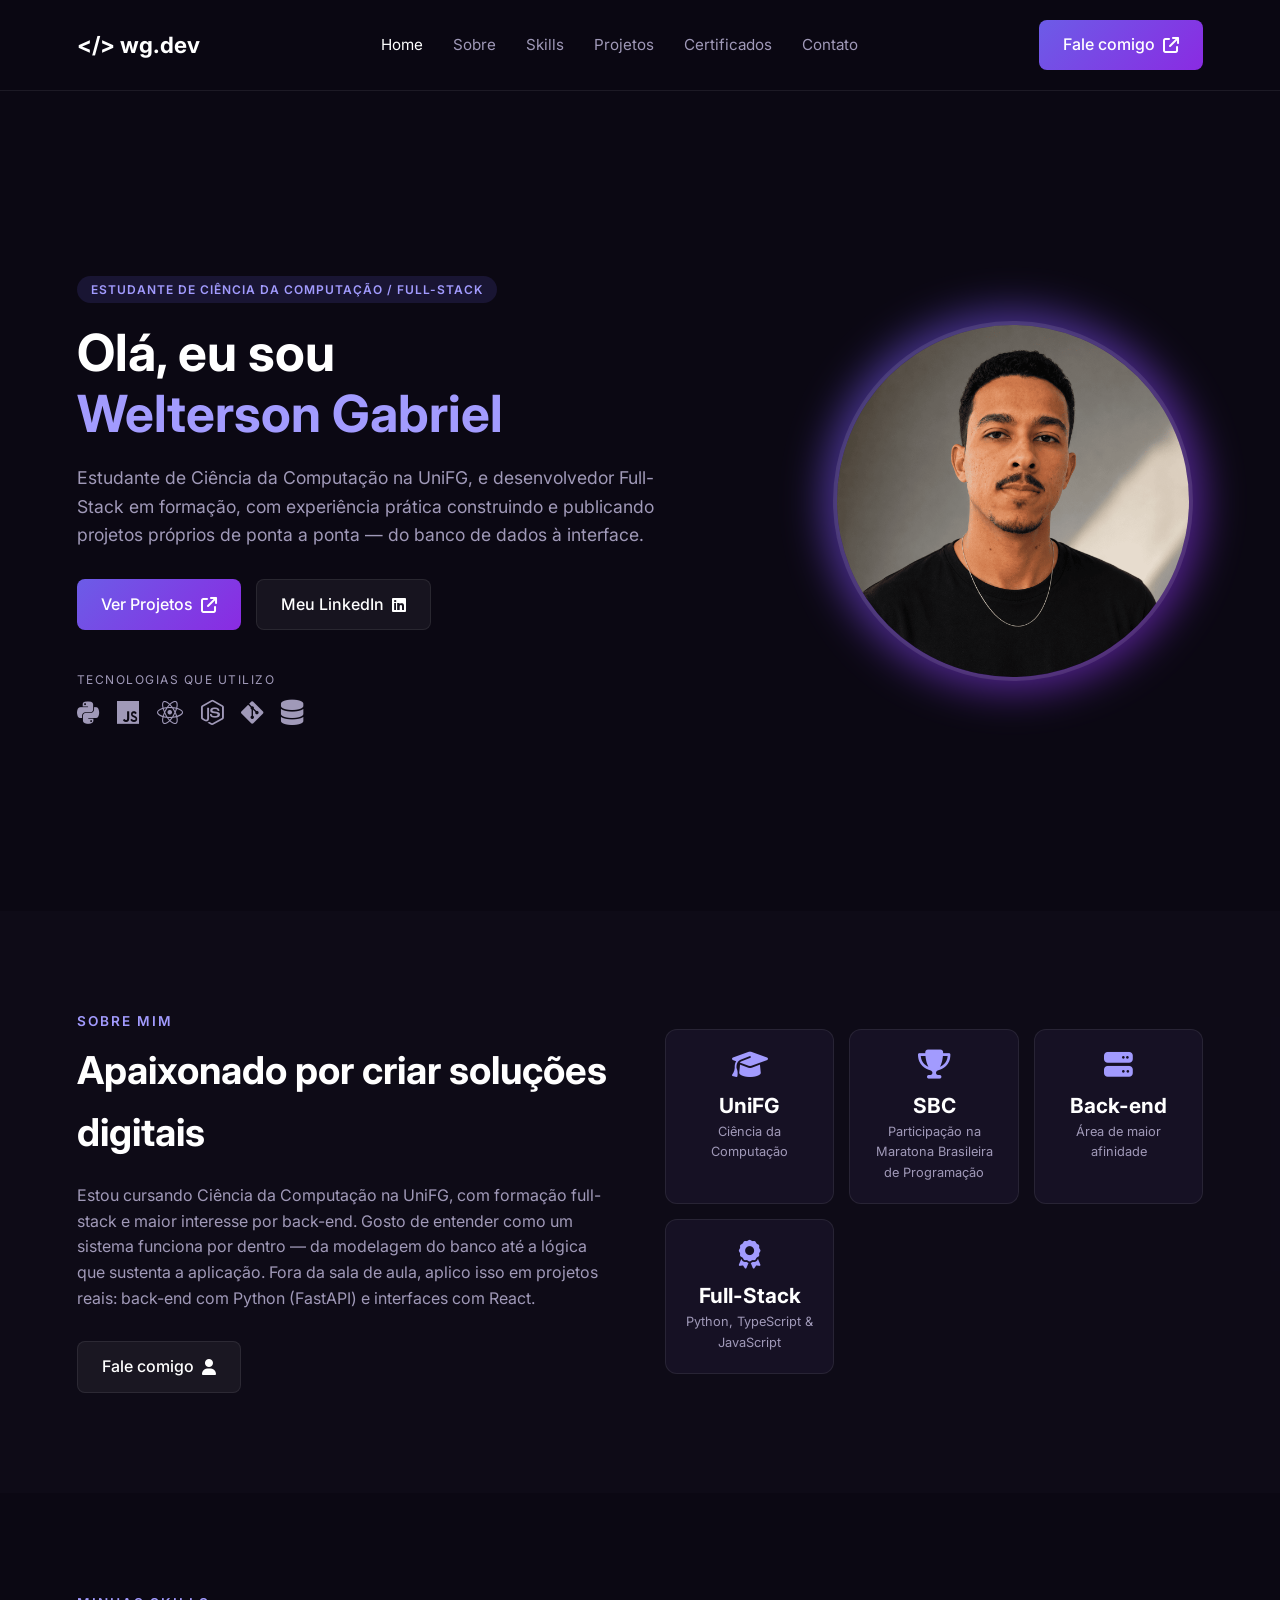
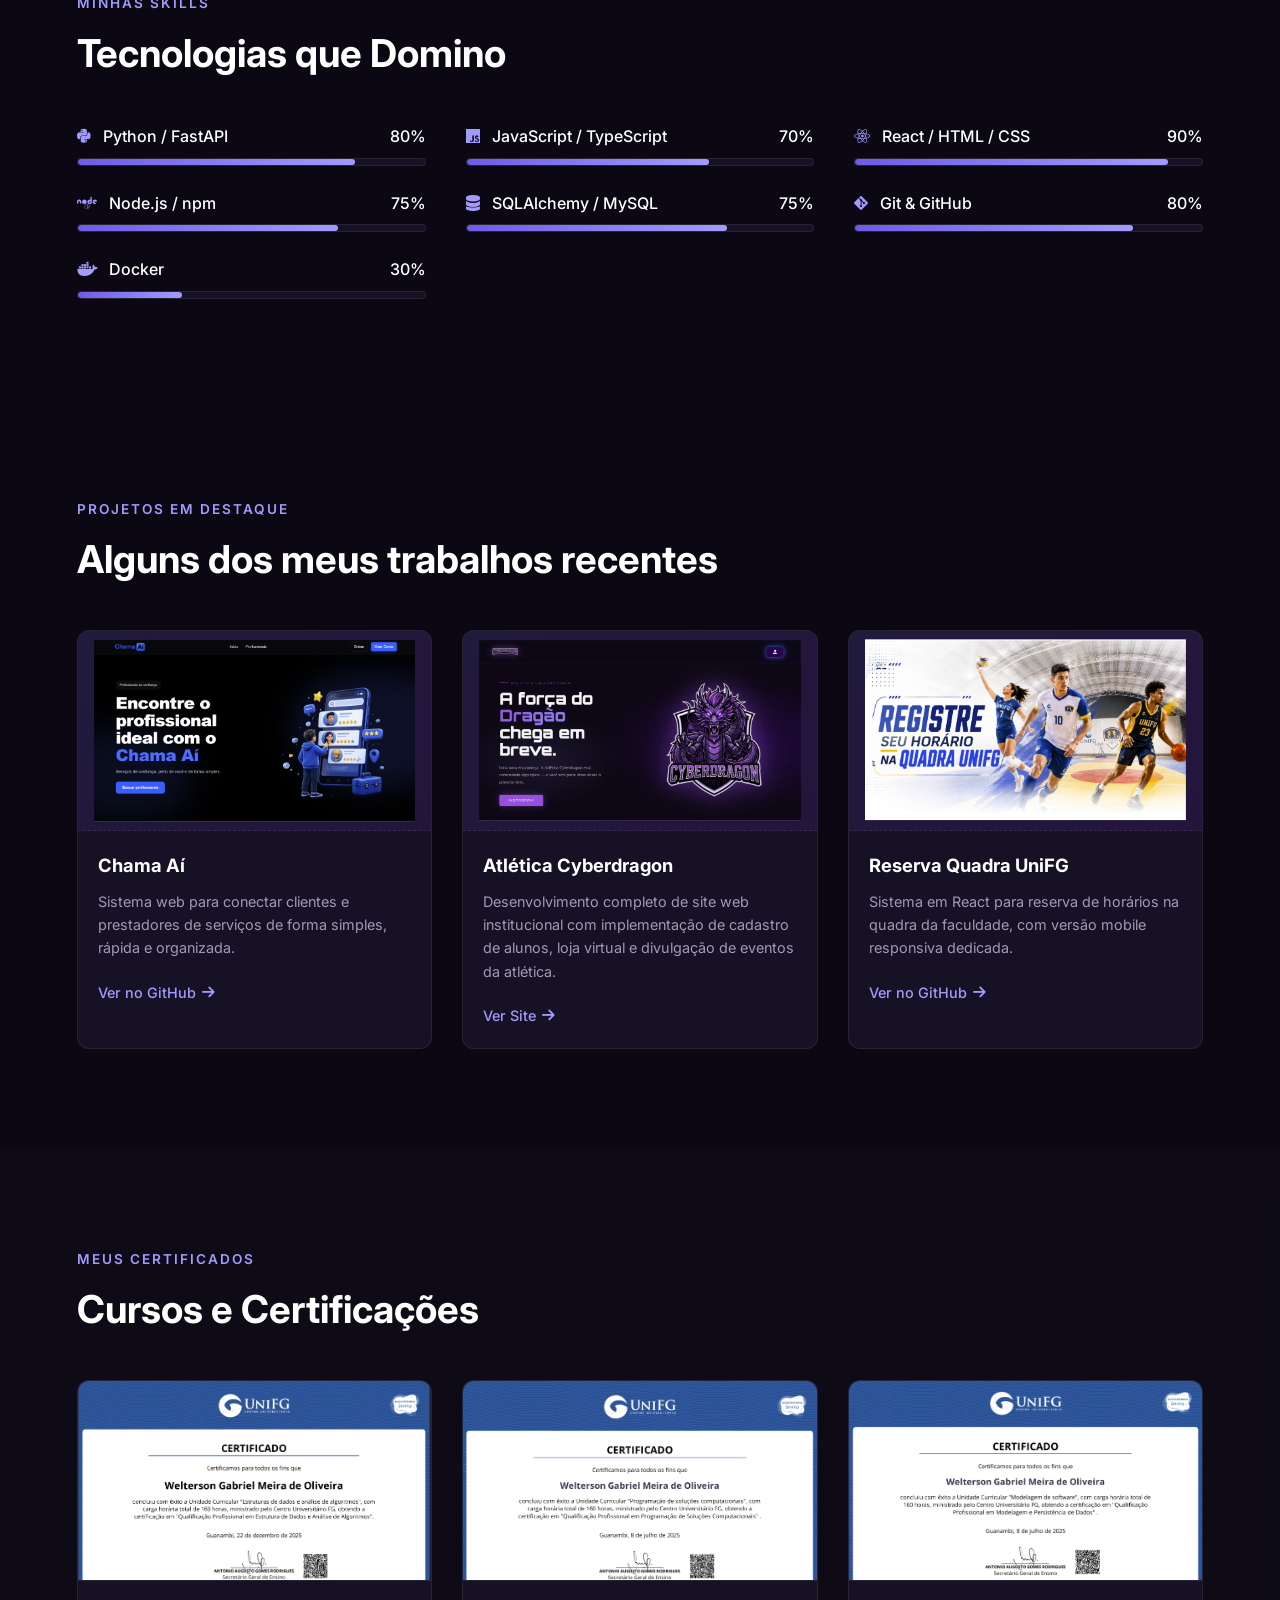
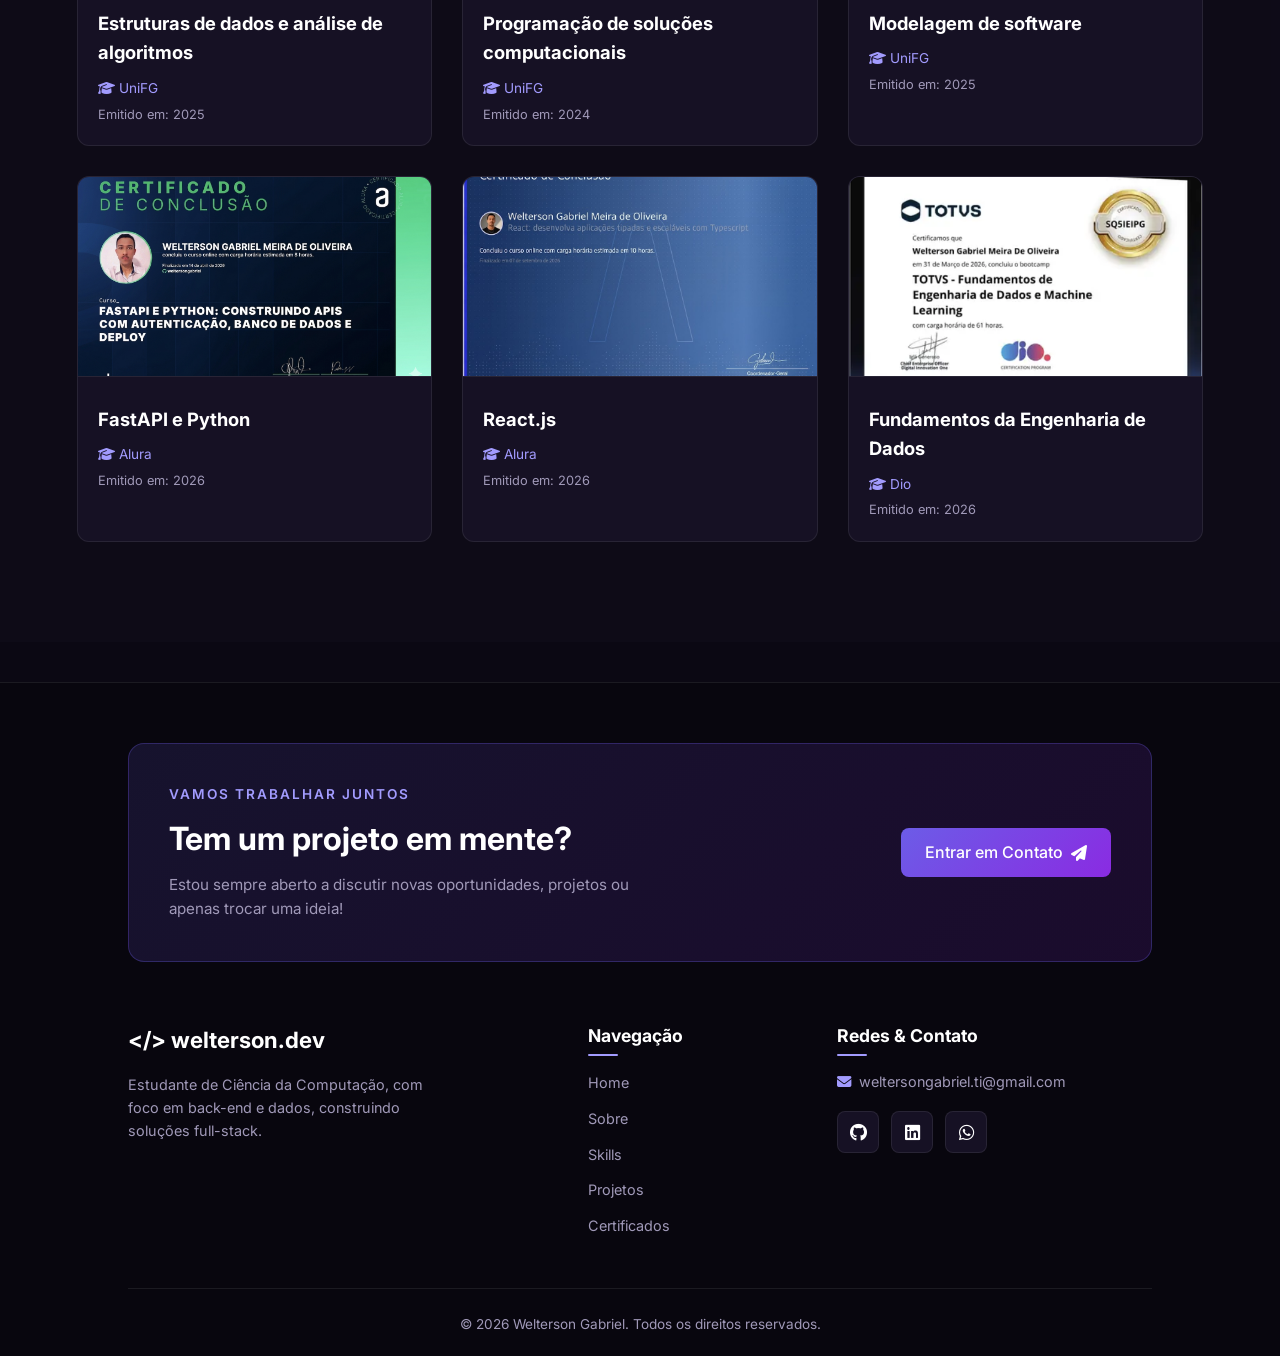
==== commit d7f85710: "portfolio - 2026.2" ====
--- a/index.html
+++ b/index.html
@@ -1,394 +1,352 @@
 <!DOCTYPE html>
-<html lang="pt_br">
+<html lang="pt-BR">
 <head>
-    <meta charset="UTF-8">
-    <meta name="viewport" content="width=device-width, initial-scale=1.0">
-
-    <link rel="stylesheet" href="./style/style.css">
-    <link rel="stylesheet" href="./style/nav.css">
-    <link rel="stylesheet" href="./style/hero.css">
-    <link rel="stylesheet" href="./style/profile-card.css">
-    <link rel="stylesheet" href="./style/skills.css">
-    <link rel="stylesheet" href="./style/projetos.css">
-    <link rel="stylesheet" href="./style/certificados.css">
-    <link rel="stylesheet" href="./style/contatato.css">
-    <link rel="stylesheet" href="./style/RESPONSIVE.css">
-
-    <link rel="icon" type="image/png" href="./img/favicon.png">
-    <title>weltersongabriel</title>
+  <meta charset="UTF-8">
+  <meta name="viewport" content="width=device-width, initial-scale=1.0">
+  <title>Meu Portfólio | Desenvolvedor Web</title>
+  <link rel="stylesheet" href="style.css">
+  <!-- Ícones (FontAwesome) -->
+  <link rel="stylesheet" href="https://cdnjs.cloudflare.com/ajax/libs/font-awesome/6.4.0/css/all.min.css">
+  <!-- Fonte Google (Inter) -->
+  <link href="https://fonts.googleapis.com/css2?family=Inter:wght@300;400;500;600;700&display=swap" rel="stylesheet">
 </head>
 <body>
-    
-<div class="cur" id="cur-dot"></div>
-<div class="cur" id="cur-ring"></div>
-<canvas id="bg-canvas"></canvas>
-
-<!-- NAV -->
-<nav>
-  <div class="nav-logo"><span class="be">dev</span> <span style="color:var(--border)">→</span> <span class="de">data</span></div>
-  <ul class="nav-links">
-    <li><a href="#skills">habilidades</a></li>
-    <li><a href="#projects">projetos</a></li>
-    <li><a href="#certificates">certificaçoes</a></li>
-    <li><a href="#contact">contato</a></li>
-  </ul>
-  <div class="nav-dot"><div class="ndot"></div>disponível</div>
-</nav>
-
-<!-- HERO -->
-<section id="hero">
-  <div class="hero-inner">
-    <div>
-      <div class="hero-tag">
-        <div class="dot-fe"></div>
-        front-end dev
-        <span style="color:var(--border)">→</span>
-        <div class="dot-de"></div>
-        back-end dev
-      </div>
-      <h1 class="hero-name">
-        <span class="grad">Welterson</span><br>Gabriel
-      </h1>
-      <div class="hero-role">
-        <span class="hl">Estudante do curso de Ciência da Computação</span>
-      </div>
-
-      <p class="hero-bio">
-        <strong>Desenvolvedor Full-Stack focado em APIs e Sistemas Web |</strong> <strong style="color: #06B6D4;">Buscando estágio</strong>.
-      </p>
-
-      <div class="hero-ctas">
-        <a href="https://www.linkedin.com/in/welterson-gabriel-131473313/" class="btn btn-be">Linkedin</a>
-        <a href="https://wa.me/qr/S622G6QRKDIQL1" class="btn btn-outline">Contato</a>
-      </div>
-    </div>
-
-    <!-- Profile card -->
-    <div class="profile-card">
-      <div class="pc-avatar">👨🏻‍💻</div>
-      <div class="pc-name">Welterson Gabriel</div>
-      <div class="pc-title">Estudante de Ciência da Computação</div>
-
-      <div class="pc-section">
-        <div class="pc-label">Linguagens</div>
-        <div class="pc-skills">
-          <span class="pcs be">Python</span>
-          <span class="pcs be">Java</span>
-          <span class="pcs be">JavaScript</span>
-        </div>
-      </div>
-
-      <div class="pc-section">
-        <div class="pc-label">Frameworks  — Ferramentas</div>
-        <div class="pc-skills">
-          <span class="pcs de">Node</span>
-          <span class="pcs de">FastAPI</span>
-          <span class="pcs de">Flask</span>
-        </div>
-      </div>
-
-      <div class="pc-section">
-        <div class="pc-label">Banco de Dados</div>
-        <div class="pc-skills">
-          <span class="pcs learning">MySQL</span>
-        </div>
-      </div>
-
-      <div class="learning-note">
-        <span class="icon">🎯</span>
-        <span>Sou uma pessoa dedicada ao aprendizado contínuo, destaco-me pela persistência . Busco atuar em projetos colaborativos e crescer profissionalmente, contribuindo para soluções de impacto na área de tecnologia.
-</span>
-      </div>
-    </div>
-  </div>
-
-</section>
-  <br>
-<div class="logos">
-  <div class="logos-slide">
-    <img src="./icons/python-original.svg" alt="Python" class="tech-icon">
-    <img src="./icons/javascript-original.svg" alt="JS" class="tech-icon">
-    <img src="./icons/typescript-original.svg" alt="Ts" class="tech-icon">
-    <img src="./icons/java-original-wordmark.svg" alt="Java" class="tech-icon">
-    <img src="./icons/html5-original.svg" alt="HTML" class="tech-icon">
-    <img src="./icons/css3-original.svg" alt="CSS" class="tech-icon">
-    <img src="./icons/react-original.svg" alt="React" class="tech-icon">
-    <img src="./icons/fastapi-original.svg" alt="fastapi" class="tech-icon">
-    <img src="./icons/nodejs-original-wordmark.svg" alt="node" class="tech-icon">
-    <img src="./icons/docker-original.svg" alt="docker" class="tech-icon">
-    <img src="./icons/git-original.svg" alt="git" class="tech-icon">
-    <img src="./icons/pandas-original.svg" alt="pandas" class="tech-icon">
-    <img src="./icons/mysql-original.svg" alt="mysql" class="tech-icon">
-    <img src="./icons/sqlite-original.svg" alt="sqlite" class="tech-icon">
-    <img src="./icons/windows11-original.svg" alt="windows" class="tech-icon">
-    <img src="./icons/linux-original.svg" alt="linux" class="tech-icon">
-  </div>
-</div>
-<br><br><br>
-<!-- SKILLS -->
-<section id="skills">
-  <div class="skills-header">
-    <h2>O que sei e o que <br><span>estou aprendendo</span></h2>
-    <p class="skills-sub">// habilidades</p>
-  </div>
- 
-  <div class="sk-tabs" role="tablist">
-    <button class="sk-tab active" data-cat="backend" role="tab" aria-selected="true">
-      <span class="tab-dot be"></span> Backend
+
+  <!-- NAVBAR -->
+  <nav class="navbar">
+    <div class="logo">&lt;/&gt; wg.dev</div>
+    <ul class="nav-links" id="navLinks">
+      <li><a href="#home" class="active">Home</a></li>
+      <li><a href="#about">Sobre</a></li>
+      <li><a href="#skills">Skills</a></li>
+      <li><a href="#projects">Projetos</a></li>
+      <li><a href="#certificates">Certificados</a></li>
+      <li><a href="#contact">Contato</a></li>
+    </ul>
+    <a href="#contact" class="btn-primary desktop-only">Fale comigo <i class="fa-solid fa-arrow-up-right-from-square"></i></a>
+    <button class="menu-toggle" id="menuToggle" aria-label="Abrir menu" aria-expanded="false">
+      <i class="fa-solid fa-bars"></i>
     </button>
-    <button class="sk-tab" data-cat="frontend" role="tab">
-      <span class="tab-dot fe"></span> Frontend
-    </button>
-    <button class="sk-tab" data-cat="dados" role="tab">
-      <span class="tab-dot de"></span> Bancos &amp; Dados
-    </button>
-    <button class="sk-tab" data-cat="cloud" role="tab">
-      <span class="tab-dot cl"></span> Cloud &amp; DevOps
-    </button>
-    <button class="sk-tab" data-cat="linguagens" role="tab">
-      <span class="tab-dot ln"></span> Linguagens &amp; Estudos
-    </button>
-  </div>
- 
-  <div class="sk-grid" id="sk-grid"></div>
-</section>
-
-<!-- PROJECTS -->
-<section id="projects">
-  <div class="proj-inner">
-    <div class="sec-eyebrow">projetos</div>
-    <h2 class="sec-title reveal">O que já <span class="bbe">construí</span><br>e o que estou <span class="de">explorando</span></h2><br>
-    <div class="proj-grid">
-
-      <div class="proj-card be reveal d1">
-        <div class="proj-type be">Back-end</div>
-        <div class="proj-name">API REST</div>
-        <div class="proj-desc">API com JWT, refresh tokens, controle de permissões por roles e documentação automática com Swagger.</div>
-        <div class="proj-tags">
-          <span class="ptag">Python</span>
-          <span class="ptag">FastAPI</span>
-          <span class="ptag">JWT</span>
-        </div>
-        <a href="https://github.com/weltersongabriel/FastAPI" target="_blank" rel="noopener noreferrer" class="proj-github-btn be">
-          <svg width="14" height="14" viewBox="0 0 24 24" fill="currentColor"><path d="M12 0C5.37 0 0 5.37 0 12c0 5.31 3.435 9.795 8.205 11.385.6.105.825-.255.825-.57 0-.285-.015-1.23-.015-2.235-3.015.555-3.795-.735-4.035-1.41-.135-.345-.72-1.41-1.23-1.695-.42-.225-1.02-.78-.015-.795.945-.015 1.62.87 1.845 1.23 1.08 1.815 2.805 1.305 3.495.99.105-.78.42-1.305.765-1.605-2.67-.3-5.46-1.335-5.46-5.925 0-1.305.465-2.385 1.23-3.225-.12-.3-.54-1.53.12-3.18 0 0 1.005-.315 3.3 1.23.96-.27 1.98-.405 3-.405s2.04.135 3 .405c2.295-1.56 3.3-1.23 3.3-1.23.66 1.65.24 2.88.12 3.18.765.84 1.23 1.905 1.23 3.225 0 4.605-2.805 5.625-5.475 5.925.435.375.81 1.095.81 2.22 0 1.605-.015 2.895-.015 3.3 0 .315.225.69.825.57A12.02 12.02 0 0 0 24 12c0-6.63-5.37-12-12-12z"/></svg>
-          Ver no GitHub
-        </a>
-      </div>
-
-      <div class="proj-card fe reveal d2">
-        <div class="proj-type fe">Front-end</div>
-        <div class="proj-name" style="color: red;">LANDING PAGE</div>
-        <div class="proj-desc">Landing page para uma Barbearia, com demonstração dos cortes e produtos e com botão para contato.</div>
-        <div class="proj-tags">
-          <span class="ptag">html</span>
-          <span class="ptag">css</span>
-          <span class="ptag">javascript</span>
-        </div>
-        <a href="https://weltersongabriel.github.io/salaomodelo/" target="_blank" rel="noopener noreferrer" class="proj-github-btn fe">
-          <svg width="14" height="14" viewBox="0 0 24 24" fill="currentColor"><path d="M12 0C5.37 0 0 5.37 0 12c0 5.31 3.435 9.795 8.205 11.385.6.105.825-.255.825-.57 0-.285-.015-1.23-.015-2.235-3.015.555-3.795-.735-4.035-1.41-.135-.345-.72-1.41-1.23-1.695-.42-.225-1.02-.78-.015-.795.945-.015 1.62.87 1.845 1.23 1.08 1.815 2.805 1.305 3.495.99.105-.78.42-1.305.765-1.605-2.67-.3-5.46-1.335-5.46-5.925 0-1.305.465-2.385 1.23-3.225-.12-.3-.54-1.53.12-3.18 0 0 1.005-.315 3.3 1.23.96-.27 1.98-.405 3-.405s2.04.135 3 .405c2.295-1.56 3.3-1.23 3.3-1.23.66 1.65.24 2.88.12 3.18.765.84 1.23 1.905 1.23 3.225 0 4.605-2.805 5.625-5.475 5.925.435.375.81 1.095.81 2.22 0 1.605-.015 2.895-.015 3.3 0 .315.225.69.825.57A12.02 12.02 0 0 0 24 12c0-6.63-5.37-12-12-12z"/></svg>
-          Ver o Site
-        </a>
-      </div>
-
-      <div class="proj-card de reveal d3">
-        <div class="proj-type de">Eng. Dados</div>
-        <div class="proj-name">DASHBOARD DE VENDAS</div>
-        <div class="proj-desc">Este projeto tem como objetivo demonstrar, na prática, um pipeline de Engenharia de Dados (ETL) completo, desde a remoção dos dados até a visualização em um dashboard interativo.</div>
-        <div class="proj-tags">
-          <span class="ptag">Python</span>
-          <span class="ptag">Pandas</span>
-          <span class="ptag">Docker</span>
-          <span class="ptag">MySQL</span>
-          <span class="ptag">Streamlit</span>
-        </div>
-        <a href="https://github.com/weltersongabriel/etl-vendas-dashboard" target="_blank" rel="noopener noreferrer" class="proj-github-btn de">
-          <svg width="14" height="14" viewBox="0 0 24 24" fill="currentColor"><path d="M12 0C5.37 0 0 5.37 0 12c0 5.31 3.435 9.795 8.205 11.385.6.105.825-.255.825-.57 0-.285-.015-1.23-.015-2.235-3.015.555-3.795-.735-4.035-1.41-.135-.345-.72-1.41-1.23-1.695-.42-.225-1.02-.78-.015-.795.945-.015 1.62.87 1.845 1.23 1.08 1.815 2.805 1.305 3.495.99.105-.78.42-1.305.765-1.605-2.67-.3-5.46-1.335-5.46-5.925 0-1.305.465-2.385 1.23-3.225-.12-.3-.54-1.53.12-3.18 0 0 1.005-.315 3.3 1.23.96-.27 1.98-.405 3-.405s2.04.135 3 .405c2.295-1.56 3.3-1.23 3.3-1.23.66 1.65.24 2.88.12 3.18.765.84 1.23 1.905 1.23 3.225 0 4.605-2.805 5.625-5.475 5.925.435.375.81 1.095.81 2.22 0 1.605-.015 2.895-.015 3.3 0 .315.225.69.825.57A12.02 12.02 0 0 0 24 12c0-6.63-5.37-12-12-12z"/></svg>
-          Ver no GitHub
-        </a>
-      </div>
-
-      <div class="proj-card be reveal d4">
-        <div class="proj-type be">Full-Stack</div>
-        <div class="proj-name">ESTOQUE-API</div>
-        <div class="proj-desc">. Cadastro e listagem de categorias
-Cadastro e listagem de produtos com controle de estoque mínimo <br>. Indicadores visuais de status: estoque ok, baixo ou zerado
-<br>. Registro de movimentações de entrada e saída</div>
-        <div class="proj-tags">
-          <span class="ptag">Python</span>
-          <span class="ptag">FastApi</span>
-        </div>
-        <a href="https://github.com/weltersongabriel/estoque-api" target="_blank" rel="noopener noreferrer" class="proj-github-btn be">
-          <svg width="14" height="14" viewBox="0 0 24 24" fill="currentColor"><path d="M12 0C5.37 0 0 5.37 0 12c0 5.31 3.435 9.795 8.205 11.385.6.105.825-.255.825-.57 0-.285-.015-1.23-.015-2.235-3.015.555-3.795-.735-4.035-1.41-.135-.345-.72-1.41-1.23-1.695-.42-.225-1.02-.78-.015-.795.945-.015 1.62.87 1.845 1.23 1.08 1.815 2.805 1.305 3.495.99.105-.78.42-1.305.765-1.605-2.67-.3-5.46-1.335-5.46-5.925 0-1.305.465-2.385 1.23-3.225-.12-.3-.54-1.53.12-3.18 0 0 1.005-.315 3.3 1.23.96-.27 1.98-.405 3-.405s2.04.135 3 .405c2.295-1.56 3.3-1.23 3.3-1.23.66 1.65.24 2.88.12 3.18.765.84 1.23 1.905 1.23 3.225 0 4.605-2.805 5.625-5.475 5.925.435.375.81 1.095.81 2.22 0 1.605-.015 2.895-.015 3.3 0 .315.225.69.825.57A12.02 12.02 0 0 0 24 12c0-6.63-5.37-12-12-12z"/></svg>
-          Ver no GitHub
-        </a>
-      </div>
-
-      <div class="proj-card fe reveal d5">
-        <div class="proj-type fe">Front-end</div>
-        <div class="proj-name" style="color: red;">Cyberdragon</div>
-        <div class="proj-desc">Sistema Web para à Atlética dos cursos de TI da Universidadde de Guanambi, com o objetivo
-          de divulgar eventos, jogos e produtos oferecidos pela Atlética Esportiva da UniFG.
-        </div>
-        <div class="proj-tags">
-          <span class="ptag">html</span>
-          <span class="ptag">css</span>
-          <span class="ptag">PHP</span>
-        </div>
-        <a href="https://cyberdragonoficial.com.br/" target="_blank" rel="noopener noreferrer" class="proj-github-btn fe">
-          <svg width="14" height="14" viewBox="0 0 24 24" fill="currentColor"><path d="M12 0C5.37 0 0 5.37 0 12c0 5.31 3.435 9.795 8.205 11.385.6.105.825-.255.825-.57 0-.285-.015-1.23-.015-2.235-3.015.555-3.795-.735-4.035-1.41-.135-.345-.72-1.41-1.23-1.695-.42-.225-1.02-.78-.015-.795.945-.015 1.62.87 1.845 1.23 1.08 1.815 2.805 1.305 3.495.99.105-.78.42-1.305.765-1.605-2.67-.3-5.46-1.335-5.46-5.925 0-1.305.465-2.385 1.23-3.225-.12-.3-.54-1.53.12-3.18 0 0 1.005-.315 3.3 1.23.96-.27 1.98-.405 3-.405s2.04.135 3 .405c2.295-1.56 3.3-1.23 3.3-1.23.66 1.65.24 2.88.12 3.18.765.84 1.23 1.905 1.23 3.225 0 4.605-2.805 5.625-5.475 5.925.435.375.81 1.095.81 2.22 0 1.605-.015 2.895-.015 3.3 0 .315.225.69.825.57A12.02 12.02 0 0 0 24 12c0-6.63-5.37-12-12-12z"/></svg>
-          Ver o Site
-        </a>
-      </div>
-
-      <div class="proj-card de reveal d6" style="border-style:dashed;">
-        <div class="proj-type de">Eng. Dados</div>
-        <div class="proj-name">EM BREVE</div>
-        <div class="proj-desc"></div>
-        <div class="proj-tags">
-          <span class="ptag"></span>
-          <span class="ptag"></span>
-          <span class="ptag"></span>
-        </div>
-        <a href="https://github.com/weltersongabriel" target="_blank" rel="noopener noreferrer" class="proj-github-btn de">
-          <svg width="14" height="14" viewBox="0 0 24 24" fill="currentColor"><path d="M12 0C5.37 0 0 5.37 0 12c0 5.31 3.435 9.795 8.205 11.385.6.105.825-.255.825-.57 0-.285-.015-1.23-.015-2.235-3.015.555-3.795-.735-4.035-1.41-.135-.345-.72-1.41-1.23-1.695-.42-.225-1.02-.78-.015-.795.945-.015 1.62.87 1.845 1.23 1.08 1.815 2.805 1.305 3.495.99.105-.78.42-1.305.765-1.605-2.67-.3-5.46-1.335-5.46-5.925 0-1.305.465-2.385 1.23-3.225-.12-.3-.54-1.53.12-3.18 0 0 1.005-.315 3.3 1.23.96-.27 1.98-.405 3-.405s2.04.135 3 .405c2.295-1.56 3.3-1.23 3.3-1.23.66 1.65.24 2.88.12 3.18.765.84 1.23 1.905 1.23 3.225 0 4.605-2.805 5.625-5.475 5.925.435.375.81 1.095.81 2.22 0 1.605-.015 2.895-.015 3.3 0 .315.225.69.825.57A12.02 12.02 0 0 0 24 12c0-6.63-5.37-12-12-12z"/></svg>
-          Ver no GitHub
-        </a>
-      </div>
-    </div>
-  </div>
-</section>
-
-<!-- ══ CERTIFICATES SECTION ══ -->
-<section id="certificates">
-
-  <div style="max-width:1060px; margin:0 auto;">
-
-  <div class="sec-eyebrow">
-    <span class="dot dot-be"></span>
-    formação &amp; aprendizado
-    <span class="dot dot-de"></span>
-  </div>
-
-  <h2 class="sec-title">Meus <span class="be" style="color: #06B6D4;">Certificados</span></h2>
-  <p class="sec-sub">// conquistas acadêmicas &amp; aprendizado contínuo</p>
-
-  <div class="cert-grid">
-
-    <!-- ── Faculdade ── -->
-    <div class="be-col">
-      <div class="col-head">
-        <div class="col-icon be-i">🎓</div>
-        <div class="col-title">
-          <strong>Faculdade</strong>
-          <span>Certificados Acadêmicos</span>
-        </div>
-      </div>
-
-      <div class="cert-card" style="animation-delay:.05s">
-        <div class="cert-thumb">
-            <img src="./img/facul-01.png" alt="">
-          <!-- Para adicionar imagem: <img src="caminho/imagem.jpg" alt="certificado"> -->
-          <svg width="18" height="18" viewBox="0 0 24 24" fill="none" stroke="currentColor" stroke-width="1.5"><rect x="3" y="3" width="18" height="18" rx="2"/><circle cx="8.5" cy="8.5" r="1.5"/><path d="M21 15l-5-5L5 21"/></svg>
-        </div>
-        <div class="card-info">
-          <div class="card-name">Estruturas de dados e análise de algoritmos</div>
-          <div class="card-meta"><span>2025</span><span>Universidade</span></div>
-        </div>
-        <span class="card-badge">160h</span>
-      </div>
-
-      <div class="cert-card" style="animation-delay:.12s">
-        <div class="cert-thumb">
-          <img src="./img/facul-02.png" alt="">
-          <svg width="18" height="18" viewBox="0 0 24 24" fill="none" stroke="currentColor" stroke-width="1.5"><rect x="3" y="3" width="18" height="18" rx="2"/><circle cx="8.5" cy="8.5" r="1.5"/><path d="M21 15l-5-5L5 21"/></svg>
-        </div>
-        <div class="card-info">
-          <div class="card-name">Programação de soluções computacionais</div>
-          <div class="card-meta"><span>2025</span><span>Universidade</span></div>
-        </div>
-        <span class="card-badge">160h</span>
-      </div>
-
-    </div>
-
-    <!-- ── Cursos ── -->
-    <div class="de-col">
-      <div class="col-head">
-        <div class="col-icon de-i">📜</div>
-        <div class="col-title">
-          <strong>Cursos &amp; Treinamentos</strong>
-          <span>Certificados Externos</span>
-        </div>
-      </div>
-
-      <div class="cert-card" style="animation-delay:.05s">
-        <div class="cert-thumb">
-          <img src="./img/curso-01.png" alt="">
-          <svg width="18" height="18" viewBox="0 0 24 24" fill="none" stroke="currentColor" stroke-width="1.5"><rect x="3" y="3" width="18" height="18" rx="2"/><circle cx="8.5" cy="8.5" r="1.5"/><path d="M21 15l-5-5L5 21"/></svg>
-        </div>
-        <div class="card-info">
-          <div class="card-name">Linguagem de Programação Python</div>
-          <div class="card-meta"><span>2026</span><span>Dio</span></div>
-        </div>
-        <span class="card-badge">2h</span>
-      </div>
-
-      <div class="cert-card" style="animation-delay:.12s">
-        <div class="cert-thumb">
-          <img src="./img/cruso-02.png" alt="">
-          <svg width="18" height="18" viewBox="0 0 24 24" fill="none" stroke="currentColor" stroke-width="1.5"><rect x="3" y="3" width="18" height="18" rx="2"/><circle cx="8.5" cy="8.5" r="1.5"/><path d="M21 15l-5-5L5 21"/></svg>
-        </div>
-        <div class="card-info">
-          <div class="card-name">Introdução a Banco de Dados</div>
-          <div class="card-meta"><span>2025</span><span>Dio</span></div>
-        </div>
-        <span class="card-badge">3h</span>
-      </div>
-      <div class="cert-card" style="animation-delay:.19s">
-        <div class="cert-thumb">
-          <img src="./img/curso-03.png" alt="">
-          <svg width="18" height="18" viewBox="0 0 24 24" fill="none" stroke="currentColor" stroke-width="1.5"><rect x="3" y="3" width="18" height="18" rx="2"/><circle cx="8.5" cy="8.5" r="1.5"/><path d="M21 15l-5-5L5 21"/></svg>
-        </div>
-        <div class="card-info">
-          <div class="card-name">Fundamentos de Engenharia de Dados</div>
-          <div class="card-meta"><span>2026</span><span>DIO</span></div>
-        </div>
-        <span class="card-badge">61h</span>
-      </div>
-
-    </div>
-  </div>
-</div>
-</section>
-    
-
-<!-- CONTACT -->
-<section id="contact">
-  <div class="contact-inner">
-    <div class="sec-eyebrow reveal">contato</div>
-    <h2 class="contact-title reveal">Vamos <span class="grad">conversar</span>?</h2>
-    <p class="contact-sub reveal">
-      Aberto a projetos back-end e oportunidades onde possa<br>
-      também aprender e crescer na área de dados.
-    </p>
-    <a href="mailto:welterson@dev.io" class="contact-email reveal">weltersongabriel.ti@gmail.com</a>
-    <div class="contact-links reveal">
-      <a href="https://github.com/weltersongabriel" class="cl">GitHub</a>
-      <a href="https://www.linkedin.com/in/welterson-gabriel-131473313/" class="cl">LinkedIn</a>
-      <a href="https://www.instagram.com/wg.meira/" class="cl">Instagram</a>
-    </div>
-  </div>
-</section>
-
-<footer>
-  <span>© 2026 Welterson Gabriel</span>
-  <span>Que desistir nunca seja uma opção.</span>
-</footer>
-
-<script src="./script.js"></script>
+  </nav>
+
+  <!-- HERO SECTION -->
+  <section id="home" class="hero">
+    <div class="hero-content">
+      <span class="badge">ESTUDANTE DE CIÊNCIA DA COMPUTAÇÃO / FULL-STACK</span>
+      <h1>Olá, eu sou <span><br>Welterson Gabriel</span><br></h1>
+      <p>Estudante de Ciência da Computação na UniFG,  e desenvolvedor Full-Stack em formação, com experiência prática 
+construindo e publicando projetos próprios de ponta a ponta — do banco de dados à interface.</p>
+
+      <div class="hero-btns">
+        <a href="#projects" class="btn-primary">Ver Projetos <i class="fa-solid fa-arrow-up-right-from-square"></i></a>
+        <a href="https://www.linkedin.com/in/welterson-gabriel-131473313/" target="_blank" rel="noopener" class="btn-secondary">Meu LinkedIn <i class="fa-brands fa-linkedin"></i></a>
+      </div>
+
+      <div class="tech-stack">
+        <p>TECNOLOGIAS QUE UTILIZO</p>
+        <div class="tech-icons">
+          <i class="fa-brands fa-python" title="Python"></i>
+          <i class="fa-brands fa-js" title="JavaScript"></i>
+          <i class="fa-brands fa-react" title="React"></i>
+          <i class="fa-brands fa-node-js" title="Node.js"></i>
+          <i class="fa-brands fa-git-alt" title="Git"></i> 
+          <i class="fa-solid fa-database" title="SQL / MySQL"></i> 
+        </div>
+      </div>
+    </div>
+
+    <div class="hero-image-container">
+      <div class="circle-bg"></div>
+      <!-- Substitua 'sua-foto.jpg' pela sua foto real -->
+      <img id="profile-photo" src="./img/perfil.png" alt="Foto de Welterson Gabriel" class="hero-img"
+           onerror="this.onerror=null; this.src='https://via.placeholder.com/360x360/161124/a29bfe?text=Sua+Foto';">
+    </div>
+  </section>
+
+  <!-- SOBRE MIM -->
+  <section id="about" class="about">
+    <div class="about-text">
+      <span class="section-tag">SOBRE MIM</span>
+      <h2>Apaixonado por criar soluções digitais</h2>
+      <p>Estou cursando Ciência da Computação na UniFG, com formação full-stack e maior interesse por back-end. Gosto de entender como um sistema funciona por dentro — da modelagem do banco até a lógica que sustenta a aplicação. Fora da sala de aula, aplico isso em projetos reais: back-end com Python (FastAPI) e interfaces com React.</p>
+      <a href="#contact" class="btn-secondary">Fale comigo <i class="fa-solid fa-user"></i></a>
+    </div>
+
+    <div class="about-stats">
+      <div class="stat-card">
+        <i class="fa-solid fa-graduation-cap"></i>
+        <h3>UniFG</h3>
+        <p>Ciência da Computação</p>
+      </div>
+     <div class="stat-card">
+    <i class="fa-solid fa-trophy"></i>
+    <h3>SBC</h3>
+    <p>Participação na Maratona Brasileira de Programação</p>
+    </div>
+
+      <div class="stat-card">
+        <i class="fa-solid fa-server"></i>
+        <h3>Back-end</h3>
+        <p>Área de maior afinidade</p>
+      </div>
+      <div class="stat-card">
+        <i class="fa-solid fa-award"></i>
+        <h3>Full-Stack</h3>
+        <p>Python, TypeScript & JavaScript</p>
+      </div>
+    </div>
+  </section>
+
+  <!-- HABILIDADES -->
+  <section id="skills" class="skills">
+    <span class="section-tag">MINHAS SKILLS</span>
+    <h2>Tecnologias que Domino</h2>
+
+    <div class="skills-grid">
+      <div class="skill-item">
+        <div class="skill-info"><span><i class="fa-brands fa-python"></i> Python / FastAPI</span><span>80%</span></div>
+        <div class="progress-bar"><div class="progress" style="width: 80%;"></div></div>
+      </div>
+
+      <div class="skill-item">
+        <div class="skill-info"><span><i class="fa-brands fa-js"></i> JavaScript / TypeScript</span><span>70%</span></div>
+        <div class="progress-bar"><div class="progress" style="width: 70%;"></div></div>
+      </div>
+
+      <div class="skill-item">
+        <div class="skill-info"><span><i class="fa-brands fa-react"></i> React / HTML / CSS</span><span>90%</span></div>
+        <div class="progress-bar"><div class="progress" style="width: 90%;"></div></div>
+      </div>
+
+
+      <div class="skill-item">
+        <div class="skill-info"><span><i class="fa-brands fa-node"></i> Node.js / npm</span><span>75%</span></div>
+        <div class="progress-bar"><div class="progress" style="width: 75%;"></div></div>
+      </div>
+
+      
+      <div class="skill-item">
+        <div class="skill-info"><span><i class="fa-solid fa-database"></i> SQLAlchemy / MySQL</span><span>75%</span></div>
+        <div class="progress-bar"><div class="progress" style="width: 75%;"></div></div>
+      </div>
+
+      <div class="skill-item">
+        <div class="skill-info"><span><i class="fa-brands fa-git-alt"></i> Git & GitHub</span><span>80%</span></div>
+        <div class="progress-bar"><div class="progress" style="width: 80%;"></div></div>
+      </div>
+
+      <div class="skill-item">
+        <div class="skill-info"><span><i class="fa-brands fa-docker"></i> Docker</span><span>30%</span></div>
+        <div class="progress-bar"><div class="progress" style="width: 30%;"></div></div>
+      </div>
+      <!-- As porcentagens acima são uma autoavaliação sua — ajuste livremente para refletir o nível real em cada uma -->
+    </div>
+  </section>
+
+  <!-- PROJETOS -->
+  <section id="projects" class="projects">
+    <span class="section-tag">PROJETOS EM DESTAQUE</span>
+    <h2>Alguns dos meus trabalhos recentes</h2>
+
+    <div class="projects-grid">
+      <!-- Projeto 1 -->
+      <div class="project-card">
+        <div class="project-img">
+          <!-- Troque pela captura de tela real: <img src="cyberdragon.jpg" alt="Atlética Cyberdragon"> -->
+          <div class="project-img-placeholder"><img src="./icons/chmaai.png" alt="Atlética Cyberdragon"></div>
+        </div>
+        <div class="project-content">
+          <h3>Chama Aí</h3>
+          <p>Sistema web para conectar clientes e prestadores de serviços de forma simples, rápida e organizada.</p>
+          <a href="https://github.com/weltersongabriel/ChamaAi" target="_blank" rel="noopener" class="project-link">Ver no GitHub <i class="fa-solid fa-arrow-right"></i></a>
+        </div>
+      </div>
+
+      <!-- Projeto 2 -->
+      <div class="project-card">
+        <div class="project-img">
+          <!-- Troque pela captura de tela real: <img src="cyberdragon.jpg" alt="Atlética Cyberdragon"> -->
+          <div class="project-img-placeholder"><img src="./icons/cyberdragon.png" alt="Atlética Cyberdragon"></div>
+        </div>
+        <div class="project-content">
+          <h3>Atlética Cyberdragon</h3>
+          <p>Desenvolvimento completo de site web institucional com implementação de cadastro de alunos, loja virtual e divulgação de eventos da atlética.</p>
+          <a href="https://cyberdragonoficial.com.br/" target="_blank" rel="noopener" class="project-link">Ver Site <i class="fa-solid fa-arrow-right"></i></a>
+        </div>
+      </div>
+
+      <!-- Projeto 3 -->
+      <div class="project-card">
+        <div class="project-img">
+          <!-- Troque pela captura de tela real: <img src="quadra-unifg.jpg" alt="Reserva Quadra UniFG"> -->
+          <div class="project-img-placeholder"><img src="./icons/quadra-unifg.png" alt="Reserva Quadra UniFG"></div>
+        </div>
+        <div class="project-content">
+          <h3>Reserva Quadra UniFG</h3>
+          <p>Sistema em React para reserva de horários na quadra da faculdade, com versão mobile responsiva dedicada.</p>
+          <a href="https://github.com/ericjunq/unifg-reservas" target="_blank" rel="noopener" class="project-link">Ver no GitHub <i class="fa-solid fa-arrow-right"></i></a>
+        </div>
+      </div>
+    </div>
+  </section>
+
+  <!-- NOVA SEÇÃO: CERTIFICADOS -->
+  <section id="certificates" class="certificates">
+    <span class="section-tag">MEUS CERTIFICADOS</span>
+    <h2>Cursos e Certificações</h2>
+
+    <div class="certificates-grid">
+      <!-- Certificado 1: troque o cert-img-placeholder por-->
+            
+      <div class="certificate-card">
+        <div class="cert-img"><img src="./img/facul-01.png" alt="Nome do certificado"></div>
+        <div class="cert-content">
+          <h3>Estruturas de dados e análise de algoritmos</h3>
+          <p class="cert-issuer"><i class="fa-solid fa-graduation-cap"></i> UniFG</p>
+          <p class="cert-date">Emitido em: 2025</p>
+        </div>
+      </div>
+
+      <!-- Certificado 2 -->
+      <div class="certificate-card">
+        <div class="cert-img"><img src="./img/facul-02.png" alt="Nome do certificado"></div>
+        <div class="cert-content">
+          <h3>Programação de soluções computacionais</h3>
+          <p class="cert-issuer"><i class="fa-solid fa-graduation-cap"></i> UniFG</p>
+          <p class="cert-date">Emitido em: 2024</p>
+        </div>
+      </div>
+
+      <div class="certificate-card">
+        <div class="cert-img"><img src="./img/facul-03.png" alt="Nome do certificado"></div>
+        <div class="cert-content">
+          <h3>Modelagem de software</h3>
+          <p class="cert-issuer"><i class="fa-solid fa-graduation-cap"></i> UniFG</p>
+          <p class="cert-date">Emitido em: 2025</p>
+        </div>
+      </div>
+
+      <!-- Certificado 3 -->
+      <div class="certificate-card">
+        <div class="cert-img"><img src="./img/alura-fastapi.png" alt="Nome do certificado"></div>
+        <div class="cert-content">
+          <h3>FastAPI e Python</h3>
+          <p class="cert-issuer"><i class="fa-solid fa-graduation-cap"></i> Alura</p>
+          <p class="cert-date">Emitido em: 2026</p>
+        </div>
+      </div>
+
+            <!-- Certificado 4 -->
+      <div class="certificate-card">
+        <div class="cert-img"><img src="./img/react.png" alt="Nome do certificado"></div>
+        <div class="cert-content">
+          <h3>React.js</h3>
+          <p class="cert-issuer"><i class="fa-solid fa-graduation-cap"></i> Alura</p>
+          <p class="cert-date">Emitido em: 2026</p>
+        </div>
+      </div>
+
+      <div class="certificate-card">
+        <div class="cert-img"><img src="./img/curso-03.png" alt="Nome do certificado"></div>
+        <div class="cert-content">
+          <h3>Fundamentos da Engenharia de Dados</h3>
+          <p class="cert-issuer"><i class="fa-solid fa-graduation-cap"></i> Dio</p>
+          <p class="cert-date">Emitido em: 2026</p>
+        </div>
+      </div>
+    </div>
+  </section>
+
+ <!-- RODAPÉ E CONTATO -->
+  <footer id="contact" class="footer">
+    <!-- Card de Ação (CTA) -->
+    <div class="footer-cta-card">
+      <div class="cta-text">
+        <span class="section-tag">VAMOS TRABALHAR JUNTOS</span>
+        <h2>Tem um projeto em mente?</h2>
+        <p>Estou sempre aberto a discutir novas oportunidades, projetos ou apenas trocar uma ideia!</p>
+      </div>
+      <!-- Troque 'seuemail@exemplo.com' pelo seu e-mail real -->
+      <a href="mailto:weltersongabriel.ti@gmail.com" class="btn-primary">
+        Entrar em Contato <i class="fa-solid fa-paper-plane"></i>
+      </a>
+    </div>
+
+    <!-- Conteúdo Principal do Rodapé -->
+    <div class="footer-grid">
+      <!-- Coluna 1: Logo e Descrição -->
+      <div class="footer-col">
+        <div class="logo">&lt;/&gt; welterson.dev</div>
+        <p class="footer-desc">
+          Estudante de Ciência da Computação, com foco em back-end e dados, construindo soluções full-stack.
+        </p>
+      </div>
+
+      <!-- Coluna 2: Navegação Rápida -->
+      <div class="footer-col">
+        <h4>Navegação</h4>
+        <ul class="footer-links">
+          <li><a href="#home">Home</a></li>
+          <li><a href="#about">Sobre</a></li>
+          <li><a href="#skills">Skills</a></li>
+          <li><a href="#projects">Projetos</a></li>
+          <li><a href="#certificates">Certificados</a></li>
+        </ul>
+      </div>
+
+      <!-- Coluna 3: Redes e Contato -->
+      <div class="footer-col">
+        <h4>Redes & Contato</h4>
+        <!-- Troque pelo seu e-mail real -->
+        <p class="contact-email"><i class="fa-solid fa-envelope"></i> weltersongabriel.ti@gmail.com</p>
+        <div class="social-links">
+          <a href="https://github.com/weltersongabriel" target="_blank" title="GitHub"><i class="fa-brands fa-github"></i></a>
+          <a href="https://www.linkedin.com/in/welterson-gabriel-131473313/" target="_blank" title="LinkedIn"><i class="fa-brands fa-linkedin"></i></a>
+          <!-- Troque 5500000000000 pelo seu número com DDI+DDD -->
+          <a href="https://wa.me/5538998661848" target="_blank" title="WhatsApp"><i class="fa-brands fa-whatsapp"></i></a>
+        </div>
+      </div>
+    </div>
+
+    <!-- Linha do Copyright -->
+    <div class="footer-bottom">
+      <p>&copy; 2026 Welterson Gabriel. Todos os direitos reservados.</p>
+    </div>
+  </footer>
+
+  <script>
+    const menuToggle = document.getElementById('menuToggle');
+    const navLinks = document.getElementById('navLinks');
+
+    menuToggle.addEventListener('click', () => {
+      const isOpen = navLinks.classList.toggle('open');
+      menuToggle.setAttribute('aria-expanded', isOpen);
+      menuToggle.innerHTML = isOpen
+        ? '<i class="fa-solid fa-xmark"></i>'
+        : '<i class="fa-solid fa-bars"></i>';
+    });
+
+    navLinks.querySelectorAll('a').forEach(link => {
+      link.addEventListener('click', () => {
+        navLinks.classList.remove('open');
+        menuToggle.setAttribute('aria-expanded', 'false');
+        menuToggle.innerHTML = '<i class="fa-solid fa-bars"></i>';
+      });
+    });
+
+    // Marca o link ativo no menu conforme a seção visível na tela
+    const sections = document.querySelectorAll('section[id], footer[id]');
+    const navAnchors = document.querySelectorAll('.nav-links a');
+    window.addEventListener('scroll', () => {
+      let current = '';
+      sections.forEach(section => {
+        const top = section.offsetTop - 100;
+        if (window.scrollY >= top) current = section.getAttribute('id');
+      });
+      navAnchors.forEach(a => {
+        a.classList.toggle('active', a.getAttribute('href') === '#' + current);
+      });
+    });
+  </script>
 </body>
-</html>
-
-
-</body>
-</html>
+</html>
--- a/style.css
+++ b/style.css
@@ -0,0 +1,761 @@
+/* RESET E ESTILOS GERAIS */
+* {
+  margin: 0;
+  padding: 0;
+  box-sizing: border-box;
+  font-family: 'Inter', sans-serif;
+  scroll-behavior: smooth;
+}
+
+:root {
+  --bg-color: #0b0813;
+  --card-bg: #161124;
+  --card-hover: #1f1833;
+  --primary: #6c5ce7;
+  --primary-light: #a29bfe;
+  --accent: #8a2be2;
+  --text-color: #ffffff;
+  --text-secondary: #a099b8;
+  --border-color: rgba(255, 255, 255, 0.08);
+}
+
+body {
+  background-color: var(--bg-color);
+  color: var(--text-color);
+  line-height: 1.6;
+  overflow-x: hidden;
+}
+
+/* Padding de seção fluido que se adapta a telas pequenas e grandes */
+section {
+  padding: clamp(50px, 8vw, 100px) clamp(20px, 6vw, 10%);
+}
+
+.section-tag {
+  color: var(--primary-light);
+  font-size: clamp(0.75rem, 1.5vw, 0.85rem);
+  font-weight: 600;
+  letter-spacing: 2px;
+  text-transform: uppercase;
+  margin-bottom: 8px;
+  display: block;
+}
+
+/* BOTÕES */
+.btn-primary {
+  background: linear-gradient(135deg, var(--primary), var(--accent));
+  color: #fff;
+  padding: 12px 24px;
+  border-radius: 8px;
+  text-decoration: none;
+  font-weight: 500;
+  display: inline-flex;
+  align-items: center;
+  justify-content: center;
+  gap: 8px;
+  transition: all 0.3s ease;
+  border: none;
+  cursor: pointer;
+}
+
+.btn-primary:hover {
+  opacity: 0.9;
+  transform: translateY(-2px);
+  box-shadow: 0 5px 15px rgba(108, 92, 231, 0.4);
+}
+
+.btn-secondary {
+  background: rgba(255, 255, 255, 0.05);
+  color: #fff;
+  padding: 12px 24px;
+  border-radius: 8px;
+  text-decoration: none;
+  font-weight: 500;
+  border: 1px solid var(--border-color);
+  display: inline-flex;
+  align-items: center;
+  justify-content: center;
+  gap: 8px;
+  transition: all 0.3s ease;
+  cursor: pointer;
+}
+
+.btn-secondary:hover {
+  background: rgba(255, 255, 255, 0.1);
+  transform: translateY(-2px);
+}
+
+/* NAVBAR */
+.navbar {
+  display: flex;
+  justify-content: space-between;
+  align-items: center;
+  padding: 20px clamp(20px, 6vw, 10%);
+  background-color: rgba(11, 8, 19, 0.9);
+  position: sticky;
+  top: 0;
+  z-index: 1000;
+  backdrop-filter: blur(10px);
+  border-bottom: 1px solid var(--border-color);
+}
+
+.logo {
+  font-size: 1.4rem;
+  font-weight: 700;
+  color: #fff;
+}
+
+.nav-links {
+  display: flex;
+  list-style: none;
+  gap: clamp(15px, 2.5vw, 30px);
+}
+
+.nav-links a {
+  color: var(--text-secondary);
+  text-decoration: none;
+  font-size: 0.95rem;
+  transition: color 0.3s;
+}
+
+.nav-links a:hover,
+.nav-links a.active {
+  color: #fff;
+}
+
+.menu-toggle {
+  display: none;
+  background: none;
+  border: 1px solid var(--border-color);
+  border-radius: 8px;
+  color: #fff;
+  font-size: 1.1rem;
+  width: 42px;
+  height: 42px;
+  align-items: center;
+  justify-content: center;
+  cursor: pointer;
+}
+
+/* HERO SECTION */
+.hero {
+  display: flex;
+  align-items: center;
+  justify-content: space-between;
+  min-height: calc(100vh - 80px);
+  min-height: calc(100svh - 80px);
+  gap: 40px;
+}
+
+.hero-content {
+  max-width: 600px;
+}
+
+.badge {
+  background: rgba(108, 92, 231, 0.15);
+  color: var(--primary-light);
+  padding: 6px 14px;
+  border-radius: 20px;
+  font-size: 0.75rem;
+  font-weight: 600;
+  letter-spacing: 1px;
+}
+
+.hero-content h1 {
+  font-size: clamp(2rem, 4vw + 1rem, 3.2rem);
+  line-height: 1.2;
+  margin: 20px 0;
+}
+
+.hero-content h1 span {
+  color: var(--primary-light);
+}
+
+.hero-content p {
+  color: var(--text-secondary);
+  font-size: clamp(0.95rem, 1.5vw, 1.1rem);
+  margin-bottom: 30px;
+}
+
+.hero-btns {
+  display: flex;
+  flex-wrap: wrap;
+  gap: 15px;
+  margin-bottom: 40px;
+}
+
+.tech-stack p {
+  font-size: 0.75rem;
+  letter-spacing: 1.5px;
+  margin-bottom: 10px;
+}
+
+.tech-icons {
+  display: flex;
+  flex-wrap: wrap;
+  gap: 18px;
+  font-size: 1.6rem;
+  color: var(--text-secondary);
+}
+
+.tech-icons i:hover {
+  color: var(--primary-light);
+  transform: translateY(-3px);
+  transition: all 0.3s ease;
+}
+
+/* HERO IMAGE */
+.hero-image-container {
+  position: relative;
+  display: flex;
+  justify-content: center;
+  align-items: center;
+  width: 100%;
+  max-width: 380px;
+}
+
+.circle-bg {
+  width: 100%;
+  aspect-ratio: 1/1;
+  max-width: 380px;
+  background: linear-gradient(135deg, var(--primary), var(--accent));
+  border-radius: 50%;
+  position: absolute;
+  z-index: 1;
+  filter: blur(20px);
+  opacity: 0.6;
+}
+
+.hero-img {
+  width: 100%;
+  aspect-ratio: 1/1;
+  max-width: 360px;
+  object-fit: cover;
+  border-radius: 50%;
+  position: relative;
+  z-index: 2;
+  border: 4px solid rgba(255, 255, 255, 0.1);
+}
+
+/* SOBRE MIM */
+.about {
+  display: grid;
+  grid-template-columns: repeat(auto-fit, minmax(300px, 1fr));
+  gap: 50px;
+  align-items: center;
+  background-color: rgba(22, 17, 36, 0.3);
+}
+
+.about-text h2 {
+  font-size: clamp(1.8rem, 3vw, 2.4rem);
+  margin-bottom: 20px;
+}
+
+.about-text p {
+  color: var(--text-secondary);
+  margin-bottom: 30px;
+}
+
+.about-stats {
+  display: grid;
+  grid-template-columns: repeat(auto-fit, minmax(140px, 1fr));
+  gap: 15px;
+}
+
+.stat-card {
+  background: var(--card-bg);
+  padding: 20px;
+  border-radius: 12px;
+  border: 1px solid var(--border-color);
+  text-align: center;
+}
+
+.stat-card i {
+  font-size: 1.8rem;
+  color: var(--primary-light);
+  margin-bottom: 10px;
+}
+
+.stat-card h3 {
+  font-size: 1.3rem;
+}
+
+.stat-card p {
+  color: var(--text-secondary);
+  font-size: 0.8rem;
+}
+
+/* SKILLS */
+.skills h2 {
+  font-size: clamp(1.8rem, 3vw, 2.4rem);
+  margin-bottom: 40px;
+}
+
+.skills-grid {
+  display: grid;
+  grid-template-columns: repeat(auto-fit, minmax(280px, 1fr));
+  gap: 25px 40px;
+}
+
+.skill-info {
+  display: flex;
+  justify-content: space-between;
+  margin-bottom: 8px;
+  font-weight: 500;
+}
+
+.skill-info i {
+  margin-right: 8px;
+  color: var(--primary-light);
+}
+
+.progress-bar {
+  width: 100%;
+  height: 8px;
+  background-color: var(--card-bg);
+  border-radius: 10px;
+  overflow: hidden;
+  border: 1px solid var(--border-color);
+}
+
+.progress {
+  height: 100%;
+  background: linear-gradient(90deg, var(--primary), var(--primary-light));
+  border-radius: 10px;
+}
+
+/* PROJETOS E CERTIFICADOS */
+.projects h2,
+.certificates h2 {
+  font-size: clamp(1.8rem, 3vw, 2.4rem);
+  margin-bottom: 40px;
+}
+
+.projects-grid,
+.certificates-grid {
+  display: grid;
+  grid-template-columns: repeat(auto-fit, minmax(280px, 1fr));
+  gap: 30px;
+}
+
+.project-card,
+.certificate-card {
+  background: var(--card-bg);
+  border-radius: 12px;
+  overflow: hidden;
+  border: 1px solid var(--border-color);
+  transition: transform 0.3s ease, box-shadow 0.3s ease, border-color 0.3s ease;
+}
+
+.project-card:hover,
+.certificate-card:hover {
+  transform: translateY(-8px);
+  border-color: var(--primary-light);
+  box-shadow: 0 8px 20px rgba(108, 92, 231, 0.2);
+}
+
+.project-img img,
+.cert-img img {
+  width: 100%;
+  height: 200px;
+  object-fit: cover;
+  border-bottom: 1px solid var(--border-color);
+}
+
+.project-img-placeholder,
+.cert-img-placeholder {
+  width: 100%;
+  height: 200px;
+  display: flex;
+  flex-direction: column;
+  align-items: center;
+  justify-content: center;
+  gap: 8px;
+  background: linear-gradient(135deg, rgba(108, 92, 231, 0.12), rgba(138, 43, 226, 0.12));
+  border-bottom: 1px dashed var(--border-color);
+  color: var(--text-secondary);
+  text-align: center;
+  padding: 16px;
+}
+
+.project-img-placeholder span {
+  font-weight: 600;
+  color: var(--primary-light);
+}
+
+.cert-img-placeholder i {
+  font-size: 1.4rem;
+  color: var(--primary-light);
+}
+
+.cert-img-placeholder span {
+  font-size: 0.85rem;
+}
+
+.project-content,
+.cert-content {
+  padding: 20px;
+}
+
+.project-content h3,
+.cert-content h3 {
+  font-size: 1.15rem;
+  margin-bottom: 10px;
+}
+
+.project-content p {
+  color: var(--text-secondary);
+  font-size: 0.9rem;
+  margin-bottom: 20px;
+}
+
+.project-link {
+  color: var(--primary-light);
+  text-decoration: none;
+  font-weight: 500;
+  font-size: 0.9rem;
+  display: inline-flex;
+  align-items: center;
+  gap: 6px;
+}
+
+.certificates {
+  background-color: rgba(22, 17, 36, 0.3);
+}
+
+.cert-issuer {
+  color: var(--primary-light);
+  font-size: 0.85rem;
+  margin-bottom: 5px;
+}
+
+.cert-date {
+  color: var(--text-secondary);
+  font-size: 0.8rem;
+}
+
+/* =================================================== */
+/* FOOTER ESTILIZADO                                   */
+/* =================================================== */
+
+.footer {
+  background-color: #08060e;
+  border-top: 1px solid var(--border-color);
+  padding: 60px 10% 20px 10%;
+  margin-top: 40px;
+}
+
+/* Card CTA de Destaque */
+.footer-cta-card {
+  background: linear-gradient(135deg, rgba(108, 92, 231, 0.15), rgba(138, 43, 226, 0.15));
+  border: 1px solid rgba(108, 92, 231, 0.3);
+  border-radius: 16px;
+  padding: 40px;
+  display: flex;
+  justify-content: space-between;
+  align-items: center;
+  gap: 20px;
+  margin-bottom: 60px;
+}
+
+.cta-text h2 {
+  font-size: clamp(1.5rem, 2.5vw, 2.2rem);
+  margin-top: 5px;
+  margin-bottom: 8px;
+}
+
+.cta-text p {
+  color: var(--text-secondary);
+  font-size: 0.95rem;
+  max-width: 500px;
+}
+
+/* Grid de Informações */
+.footer-grid {
+  display: grid;
+  grid-template-columns: 2fr 1fr 1.5fr;
+  gap: 40px;
+  margin-bottom: 50px;
+}
+
+.footer-col .logo {
+  margin-bottom: 15px;
+}
+
+.footer-desc {
+  color: var(--text-secondary);
+  font-size: 0.9rem;
+  max-width: 320px;
+  line-height: 1.6;
+}
+
+.footer-col h4 {
+  font-size: 1.1rem;
+  color: #fff;
+  margin-bottom: 20px;
+  position: relative;
+}
+
+.footer-col h4::after {
+  content: '';
+  position: absolute;
+  bottom: -6px;
+  left: 0;
+  width: 30px;
+  height: 2px;
+  background: var(--primary-light);
+  border-radius: 2px;
+}
+
+.footer-links {
+  list-style: none;
+  display: flex;
+  flex-direction: column;
+  gap: 10px;
+}
+
+.footer-links a {
+  color: var(--text-secondary);
+  text-decoration: none;
+  font-size: 0.9rem;
+  transition: color 0.3s ease, transform 0.3s ease;
+  display: inline-block;
+}
+
+.footer-links a:hover {
+  color: var(--primary-light);
+  transform: translateX(4px);
+}
+
+.contact-email {
+  color: var(--text-secondary);
+  font-size: 0.9rem;
+  margin-bottom: 18px;
+  display: flex;
+  align-items: center;
+  gap: 8px;
+}
+
+.contact-email i {
+  color: var(--primary-light);
+}
+
+.social-links {
+  display: flex;
+  gap: 12px;
+}
+
+.social-links a {
+  width: 42px;
+  height: 42px;
+  border-radius: 8px;
+  background: var(--card-bg);
+  border: 1px solid var(--border-color);
+  color: #fff;
+  display: flex;
+  align-items: center;
+  justify-content: center;
+  text-decoration: none;
+  font-size: 1.1rem;
+  transition: all 0.3s ease;
+}
+
+.social-links a:hover {
+  background: var(--primary);
+  border-color: var(--primary-light);
+  transform: translateY(-4px);
+  box-shadow: 0 5px 12px rgba(108, 92, 231, 0.3);
+}
+
+/* Linha Final */
+.footer-bottom {
+  text-align: center;
+  padding-top: 25px;
+  border-top: 1px solid var(--border-color);
+  color: var(--text-secondary);
+  font-size: 0.85rem;
+}
+
+/* Responsividade do Rodapé */
+@media (max-width: 992px) {
+  .footer-cta-card {
+    flex-direction: column;
+    text-align: center;
+    padding: 30px 20px;
+  }
+
+  .cta-text p {
+    margin: 0 auto;
+  }
+
+  .footer-grid {
+    grid-template-columns: 1fr 1fr;
+  }
+}
+
+@media (max-width: 600px) {
+  .footer-grid {
+    grid-template-columns: 1fr;
+    gap: 30px;
+    text-align: center;
+  }
+
+  .footer-desc {
+    margin: 0 auto;
+  }
+
+  .footer-col h4::after {
+    left: 50%;
+    transform: translateX(-50%);
+  }
+
+  .social-links {
+    justify-content: center;
+  }
+
+  .contact-email {
+    justify-content: center;
+  }
+}
+
+/* =================================================== */
+/* MENU MOBILE E RESPONSIVIDADE GERAL                  */
+/* =================================================== */
+
+@media (prefers-reduced-motion: reduce) {
+  * {
+    animation-duration: 0.001ms !important;
+    transition-duration: 0.001ms !important;
+    scroll-behavior: auto !important;
+  }
+}
+
+:focus-visible {
+  outline: 2px solid var(--primary-light);
+  outline-offset: 3px;
+}
+
+/* Tablets e telas médias */
+@media (max-width: 992px) {
+  .hero {
+    flex-direction: column;
+    justify-content: center;
+    text-align: center;
+    min-height: auto;
+    padding-top: 50px;
+    padding-bottom: 50px;
+  }
+
+  .hero-content {
+    max-width: 100%;
+  }
+
+  .hero-btns,
+  .tech-icons {
+    justify-content: center;
+  }
+
+  .hero-image-container {
+    max-width: 260px;
+    order: -1;
+  }
+}
+
+/* Celulares */
+@media (max-width: 768px) {
+  .navbar {
+    padding: 16px 20px;
+  }
+
+  .logo {
+    font-size: 1.15rem;
+  }
+
+  .desktop-only {
+    display: none;
+  }
+
+  .menu-toggle {
+    display: flex;
+  }
+
+  .nav-links {
+    position: fixed;
+    top: 68px;
+    left: 0;
+    right: 0;
+    z-index: 999;
+    flex-direction: column;
+    gap: 0;
+    background-color: #0b0813;
+    border-bottom: 1px solid var(--border-color);
+    max-height: 0;
+    overflow: hidden;
+    opacity: 0;
+    transition: max-height 0.3s ease, opacity 0.2s ease;
+  }
+
+  .nav-links.open {
+    max-height: 80vh;
+    opacity: 1;
+    overflow-y: auto;
+  }
+
+  .nav-links li {
+    width: 100%;
+    text-align: center;
+    border-bottom: 1px solid var(--border-color);
+  }
+
+  .nav-links a {
+    display: block;
+    padding: 16px 20px;
+    font-size: 1rem;
+  }
+
+  section {
+    padding: 48px 20px;
+  }
+
+  .about {
+    text-align: center;
+  }
+
+  .about-text .btn-secondary {
+    margin: 0 auto;
+  }
+
+  .footer {
+    padding: 48px 24px 20px;
+  }
+
+  .footer-cta-card {
+    padding: 28px 20px;
+  }
+}
+
+/* Telas bem pequenas */
+@media (max-width: 420px) {
+  .hero-content h1 {
+    font-size: 1.7rem;
+  }
+
+  .hero-image-container {
+    max-width: 200px;
+  }
+
+  .hero-btns a,
+  .footer-cta-card .btn-primary {
+    width: 100%;
+  }
+
+  .stat-card h3 {
+    font-size: 1.1rem;
+  }
+
+  .social-links a {
+    width: 38px;
+    height: 38px;
+    font-size: 1rem;
+  }
+}
